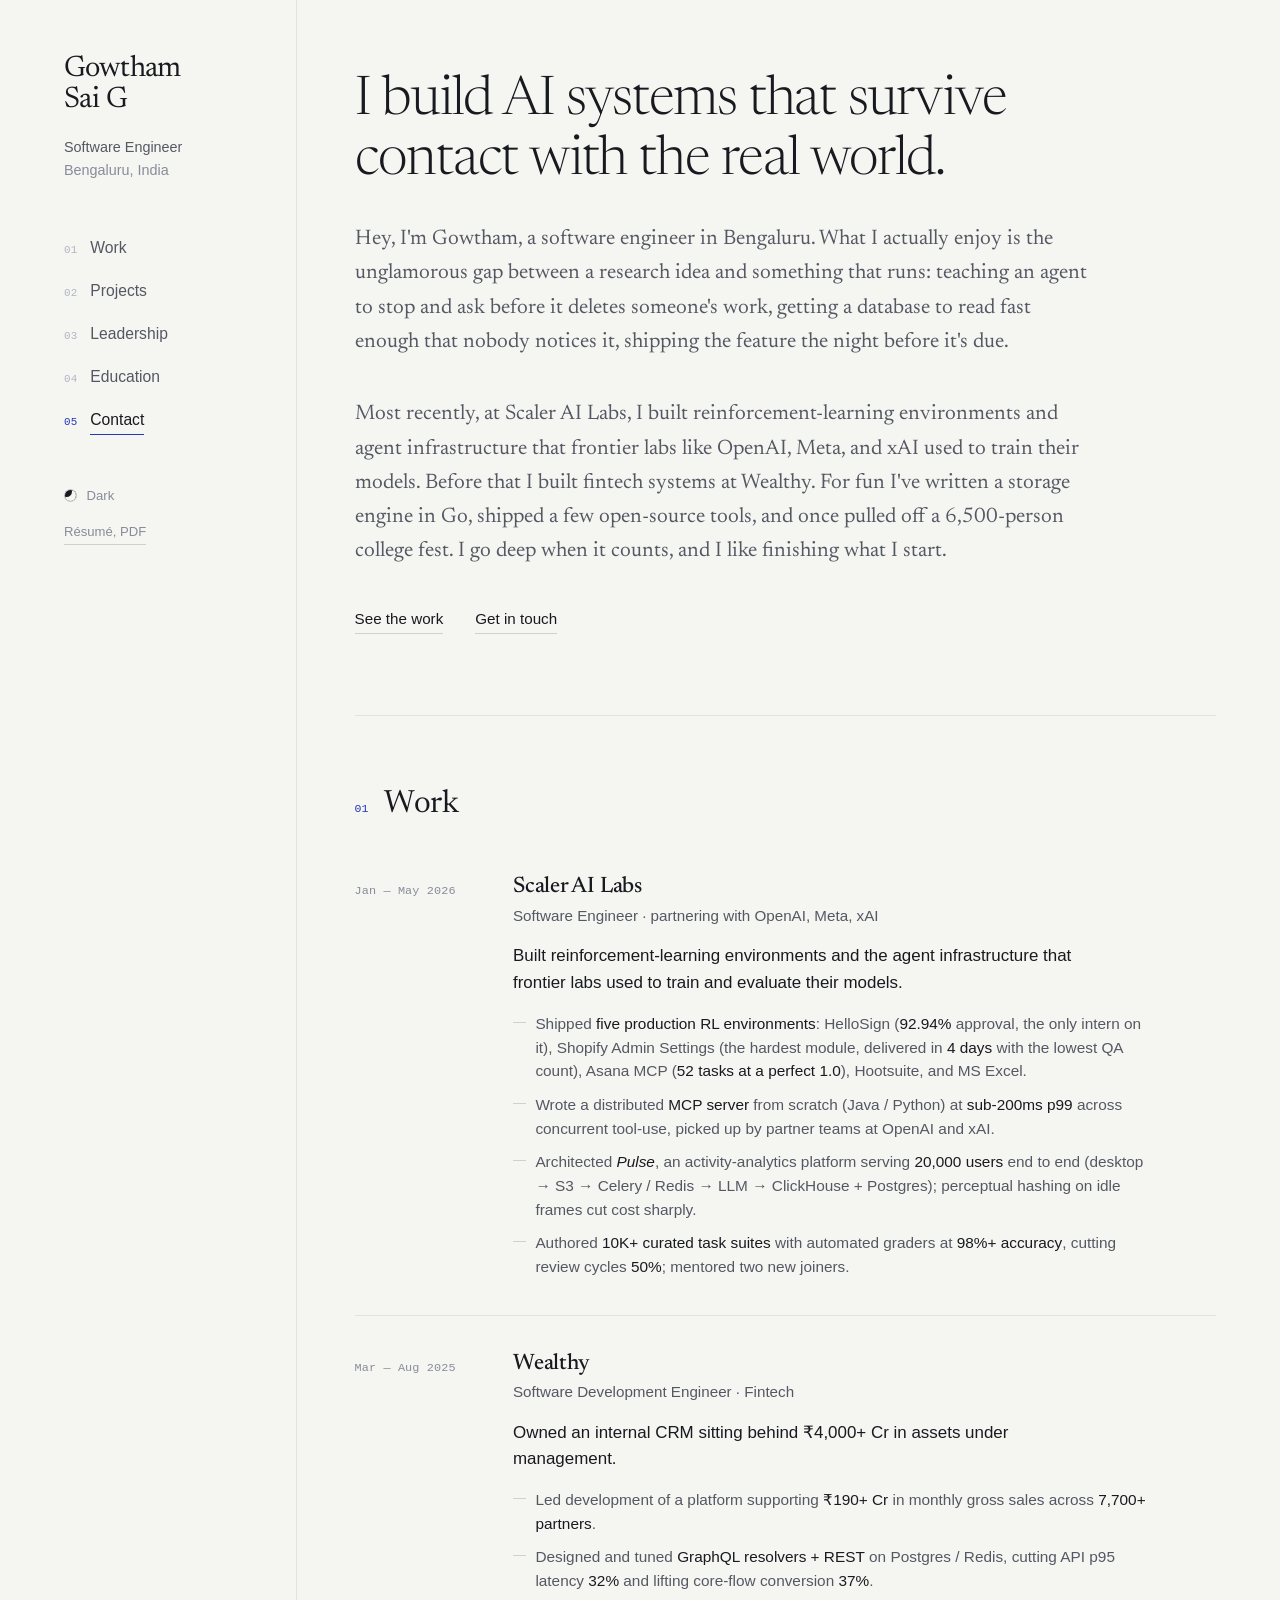
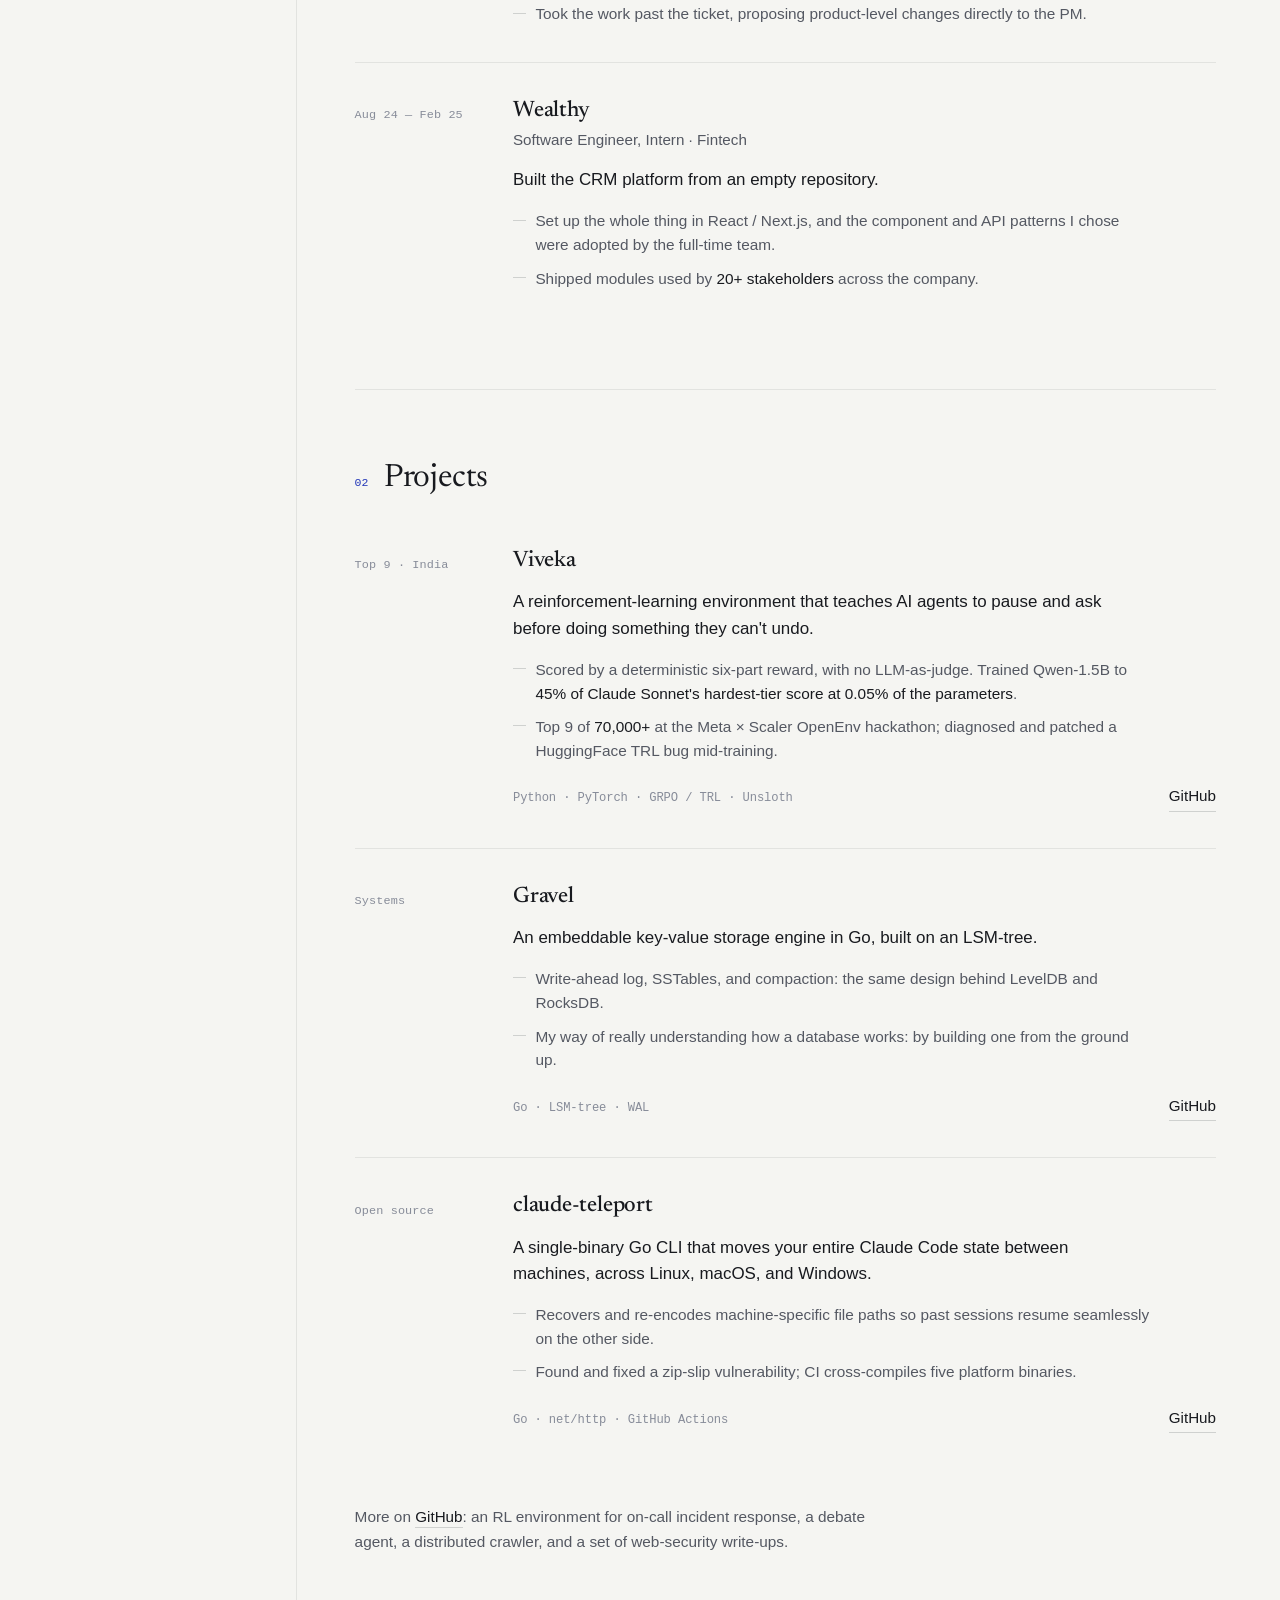
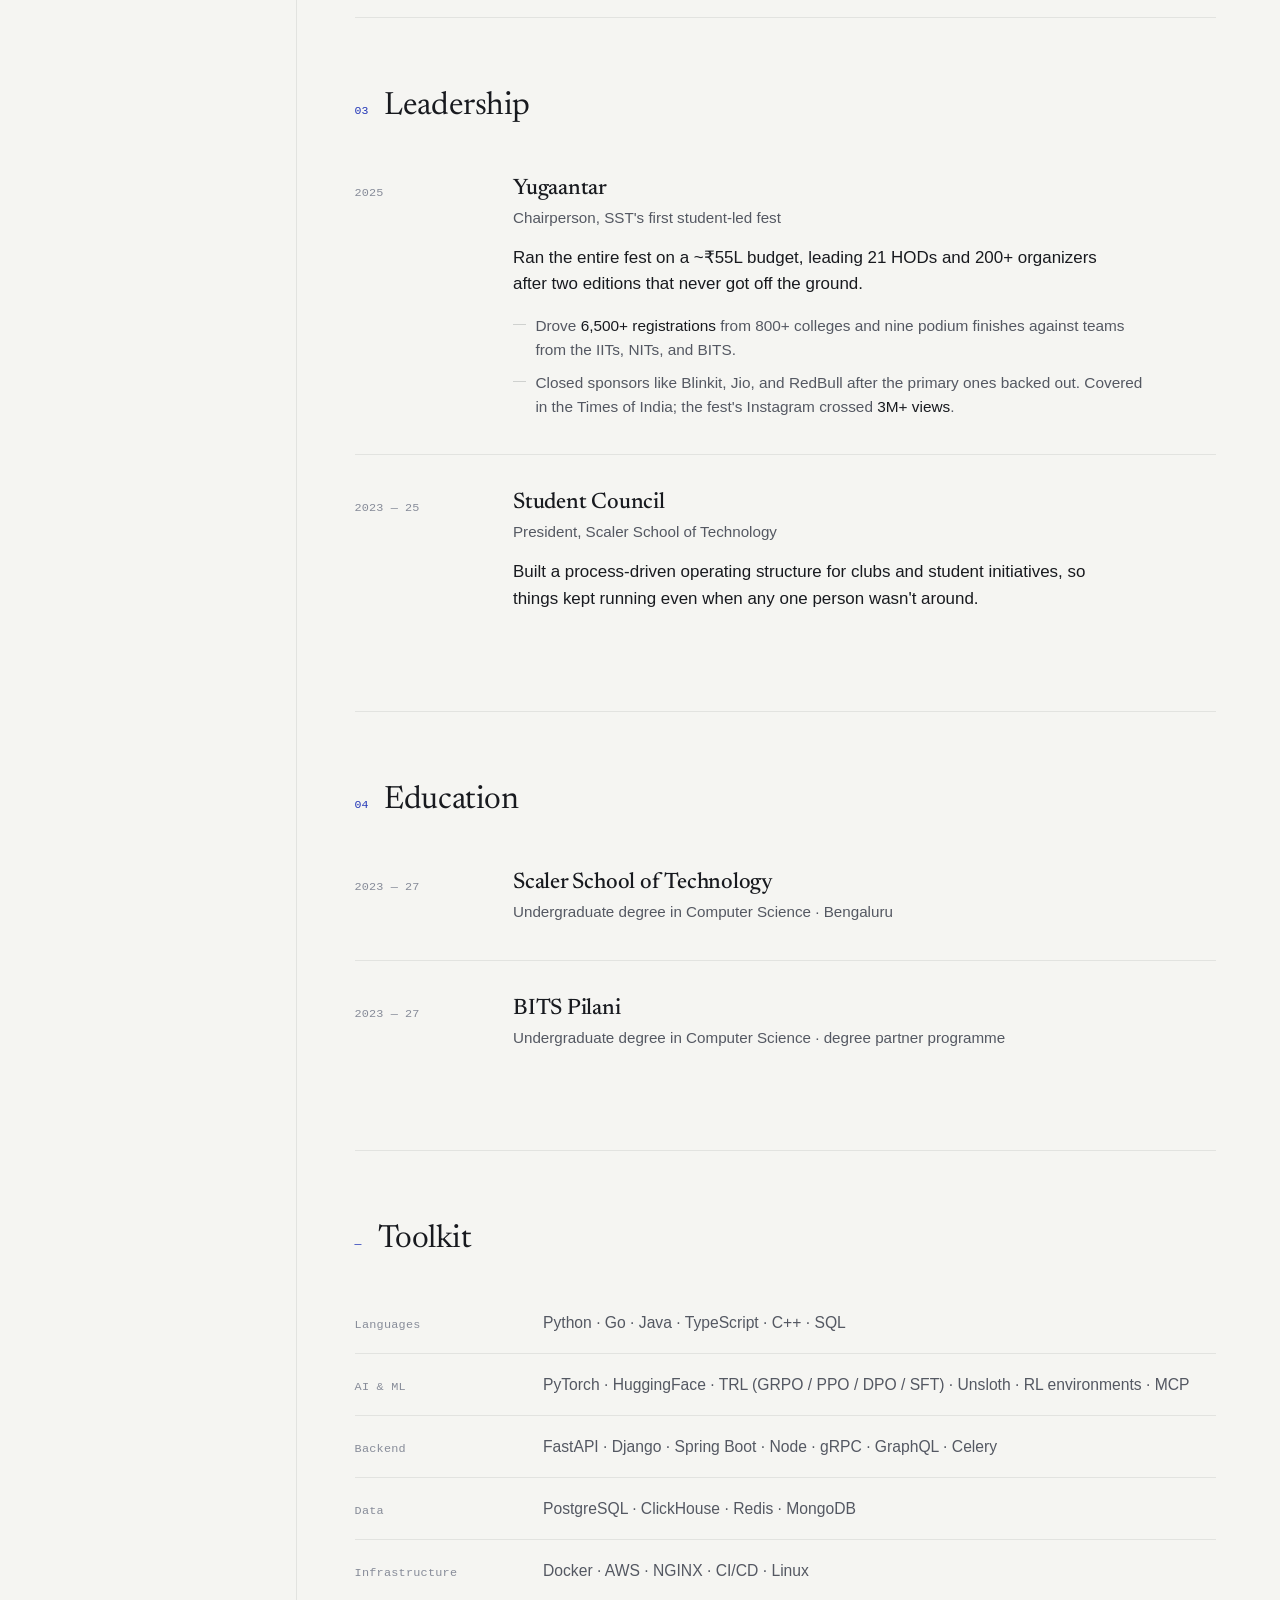
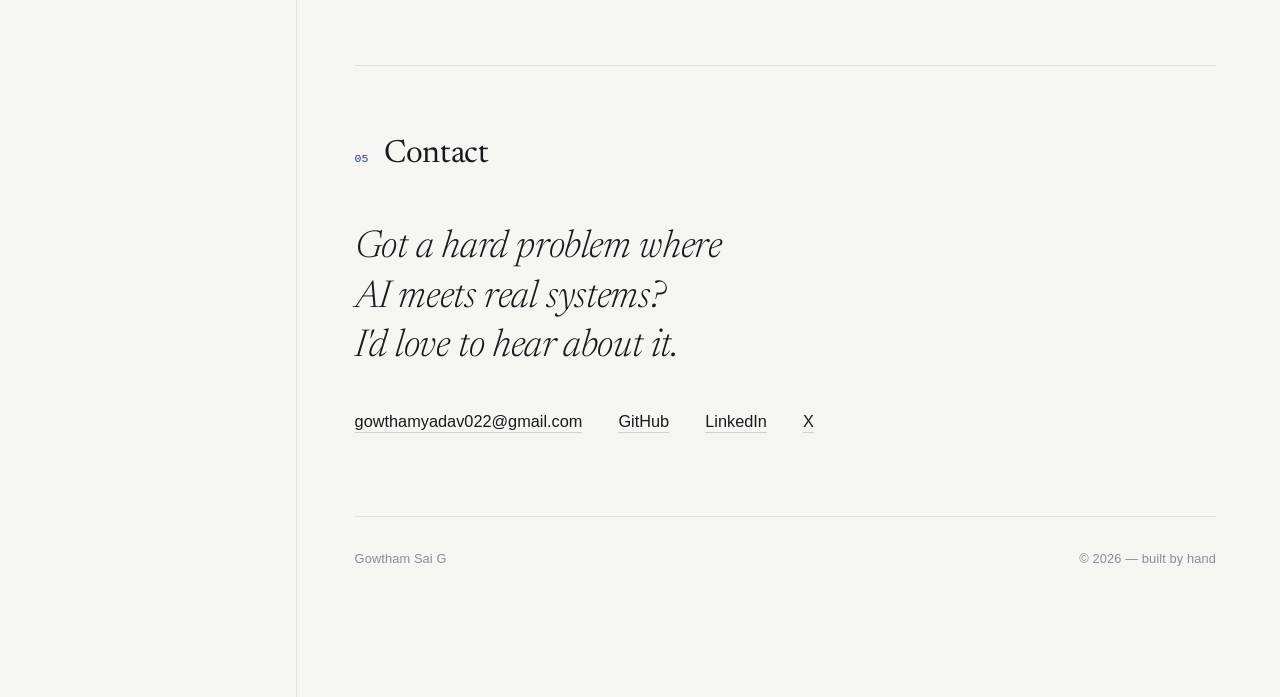
==== index.html @ 944ddc60 "portfolio created with the help of claude" ====
<!doctype html>
<html lang="en" data-theme="light">
<head>
  <meta charset="utf-8" />
  <meta name="viewport" content="width=device-width, initial-scale=1" />
  <title>Gowtham Sai G</title>
  <meta name="description" content="Gowtham Sai G — a software engineer working at the edge of AI and real systems: reinforcement-learning environments, agent infrastructure, storage engines, and production backends." />
  <meta name="author" content="Gowtham Sai G" />
  <meta name="color-scheme" content="light dark" />

  <meta property="og:type" content="website" />
  <meta property="og:title" content="Gowtham Sai G" />
  <meta property="og:description" content="Software engineer building at the edge of AI and real-world systems." />

  <link rel="icon" href="data:image/svg+xml,%3Csvg xmlns='http://www.w3.org/2000/svg' viewBox='0 0 100 100'%3E%3Crect width='100' height='100' rx='22' fill='%230b0e16'/%3E%3Ctext x='50' y='70' text-anchor='middle' font-family='Georgia,serif' font-size='56' fill='%2394a6ff'%3EG%3C/text%3E%3C/svg%3E" />

  <link rel="preconnect" href="https://fonts.googleapis.com" />
  <link rel="preconnect" href="https://fonts.gstatic.com" crossorigin />
  <link href="https://fonts.googleapis.com/css2?family=Newsreader:ital,opsz,wght@0,6..72,300;0,6..72,400;0,6..72,500;1,6..72,300;1,6..72,400&display=swap" rel="stylesheet" />

  <link rel="stylesheet" href="styles.css" />
</head>
<body>
  <a class="skip" href="#top">Skip to content</a>

  <div class="shell">
    <!-- ── Masthead ─────────────────────────────────────────────── -->
    <header class="masthead">
      <div class="masthead__inner">
        <a class="masthead__name" href="#top">Gowtham<br>Sai&nbsp;G</a>
        <p class="masthead__role">Software Engineer</p>
        <p class="masthead__loc">Bengaluru, India</p>

        <nav class="index" aria-label="Primary">
          <a href="#work"><span class="index__n">01</span><span class="index__t">Work</span></a>
          <a href="#projects"><span class="index__n">02</span><span class="index__t">Projects</span></a>
          <a href="#leadership"><span class="index__n">03</span><span class="index__t">Leadership</span></a>
          <a href="#education"><span class="index__n">04</span><span class="index__t">Education</span></a>
          <a href="#contact"><span class="index__n">05</span><span class="index__t">Contact</span></a>
        </nav>

        <div class="masthead__foot">
          <button class="theme" id="themeToggle" type="button" aria-label="Toggle light or dark theme">
            <span class="theme__dot" aria-hidden="true"></span>
            <span class="theme__label">Dark</span>
          </button>
          <a class="masthead__resume" href="Gowtham-Sai-G.pdf" data-resume>Résumé, PDF</a>
        </div>
      </div>
    </header>

    <!-- ── Content ──────────────────────────────────────────────── -->
    <main class="content" id="top">
      <!-- Lede -->
      <section class="lede">
        <h1 class="lede__h reveal">I build AI systems that survive contact with the real&nbsp;world.</h1>
        <p class="lede__p reveal">
          Hey, I'm Gowtham, a software engineer in Bengaluru. What I actually enjoy is the
          unglamorous gap between a research idea and something that runs: teaching an agent
          to stop and ask before it deletes someone's work, getting a database to read fast
          enough that nobody notices it, shipping the feature the night before it's due.
        </p>
        <p class="lede__p reveal">
          Most recently, at Scaler AI&nbsp;Labs, I built reinforcement-learning environments and
          agent infrastructure that frontier labs like OpenAI, Meta, and xAI used to train
          their models. Before that I built fintech systems at Wealthy. For fun I've written a
          storage engine in Go, shipped a few open-source tools, and once pulled off a
          6,500-person college fest. I go deep when it counts, and I like finishing what I
          start.
        </p>
        <div class="lede__cta reveal">
          <a class="link" href="#work">See the work</a>
          <a class="link" href="mailto:gowthamyadav022@gmail.com">Get in touch</a>
        </div>
      </section>

      <!-- Work -->
      <section class="block" id="work">
        <header class="block__head reveal">
          <span class="block__n">01</span>
          <h2 class="block__title">Work</h2>
        </header>

        <article class="entry reveal">
          <p class="entry__margin">Jan — May 2026</p>
          <div class="entry__main">
            <h3 class="entry__org">Scaler AI Labs</h3>
            <p class="entry__role">Software Engineer · partnering with OpenAI, Meta, xAI</p>
            <p class="entry__lead">
              Built reinforcement-learning environments and the agent infrastructure that
              frontier labs used to train and evaluate their models.
            </p>
            <ul class="entry__notes">
              <li>Shipped <strong>five production RL environments</strong>: HelloSign (<strong>92.94%</strong> approval, the only intern on it), Shopify Admin Settings (the hardest module, delivered in <strong>4 days</strong> with the lowest QA count), Asana MCP (<strong>52 tasks at a perfect 1.0</strong>), Hootsuite, and MS Excel.</li>
              <li>Wrote a distributed <strong>MCP server</strong> from scratch (Java / Python) at <strong>sub-200ms p99</strong> across concurrent tool-use, picked up by partner teams at OpenAI and xAI.</li>
              <li>Architected <em>Pulse</em>, an activity-analytics platform serving <strong>20,000 users</strong> end to end (desktop → S3 → Celery / Redis → LLM → ClickHouse + Postgres); perceptual hashing on idle frames cut cost sharply.</li>
              <li>Authored <strong>10K+ curated task suites</strong> with automated graders at <strong>98%+ accuracy</strong>, cutting review cycles <strong>50%</strong>; mentored two new joiners.</li>
            </ul>
          </div>
        </article>

        <article class="entry reveal">
          <p class="entry__margin">Mar — Aug 2025</p>
          <div class="entry__main">
            <h3 class="entry__org">Wealthy</h3>
            <p class="entry__role">Software Development Engineer · Fintech</p>
            <p class="entry__lead">Owned an internal CRM sitting behind <strong>₹4,000+ Cr</strong> in assets under management.</p>
            <ul class="entry__notes">
              <li>Led development of a platform supporting <strong>₹190+ Cr</strong> in monthly gross sales across <strong>7,700+ partners</strong>.</li>
              <li>Designed and tuned <strong>GraphQL resolvers + REST</strong> on Postgres / Redis, cutting API p95 latency <strong>32%</strong> and lifting core-flow conversion <strong>37%</strong>.</li>
              <li>Took the work past the ticket, proposing product-level changes directly to the PM.</li>
            </ul>
          </div>
        </article>

        <article class="entry reveal">
          <p class="entry__margin">Aug 24 — Feb 25</p>
          <div class="entry__main">
            <h3 class="entry__org">Wealthy</h3>
            <p class="entry__role">Software Engineer, Intern · Fintech</p>
            <p class="entry__lead">Built the CRM platform from an empty repository.</p>
            <ul class="entry__notes">
              <li>Set up the whole thing in React / Next.js, and the component and API patterns I chose were adopted by the full-time team.</li>
              <li>Shipped modules used by <strong>20+ stakeholders</strong> across the company.</li>
            </ul>
          </div>
        </article>
      </section>

      <!-- Projects -->
      <section class="block" id="projects">
        <header class="block__head reveal">
          <span class="block__n">02</span>
          <h2 class="block__title">Projects</h2>
        </header>

        <article class="entry reveal">
          <p class="entry__margin">Top 9 · India</p>
          <div class="entry__main">
            <h3 class="entry__org">Viveka</h3>
            <p class="entry__lead">
              A reinforcement-learning environment that teaches AI agents to pause and ask
              before doing something they can't undo.
            </p>
            <ul class="entry__notes">
              <li>Scored by a deterministic six-part reward, with no LLM-as-judge. Trained Qwen-1.5B to <strong>45% of Claude Sonnet's hardest-tier score at 0.05% of the parameters</strong>.</li>
              <li>Top 9 of <strong>70,000+</strong> at the Meta × Scaler OpenEnv hackathon; diagnosed and patched a HuggingFace TRL bug mid-training.</li>
            </ul>
            <p class="entry__foot">
              <span class="entry__tech">Python · PyTorch · GRPO / TRL · Unsloth</span>
              <a class="link" href="https://github.com/gowtham-sai-yadav/viveka-env" target="_blank" rel="noopener">GitHub</a>
            </p>
          </div>
        </article>

        <article class="entry reveal">
          <p class="entry__margin">Systems</p>
          <div class="entry__main">
            <h3 class="entry__org">Gravel</h3>
            <p class="entry__lead">
              An embeddable key-value storage engine in Go, built on an LSM-tree.
            </p>
            <ul class="entry__notes">
              <li>Write-ahead log, SSTables, and compaction: the same design behind LevelDB and RocksDB.</li>
              <li>My way of really understanding how a database works: by building one from the ground up.</li>
            </ul>
            <p class="entry__foot">
              <span class="entry__tech">Go · LSM-tree · WAL</span>
              <a class="link" href="https://github.com/gowtham-sai-yadav/gravel" target="_blank" rel="noopener">GitHub</a>
            </p>
          </div>
        </article>

        <article class="entry reveal">
          <p class="entry__margin">Open source</p>
          <div class="entry__main">
            <h3 class="entry__org">claude-teleport</h3>
            <p class="entry__lead">
              A single-binary Go CLI that moves your entire Claude Code state between
              machines, across Linux, macOS, and Windows.
            </p>
            <ul class="entry__notes">
              <li>Recovers and re-encodes machine-specific file paths so past sessions resume seamlessly on the other side.</li>
              <li>Found and fixed a zip-slip vulnerability; CI cross-compiles five platform binaries.</li>
            </ul>
            <p class="entry__foot">
              <span class="entry__tech">Go · net/http · GitHub Actions</span>
              <a class="link" href="https://github.com/gowtham-sai-yadav/claude-teleport" target="_blank" rel="noopener">GitHub</a>
            </p>
          </div>
        </article>

        <p class="block__more reveal">
          More on <a class="link" href="https://github.com/gowtham-sai-yadav" target="_blank" rel="noopener">GitHub</a>:
          an RL environment for on-call incident response, a debate agent, a distributed
          crawler, and a set of web-security write-ups.
        </p>
      </section>

      <!-- Leadership -->
      <section class="block" id="leadership">
        <header class="block__head reveal">
          <span class="block__n">03</span>
          <h2 class="block__title">Leadership</h2>
        </header>

        <article class="entry reveal">
          <p class="entry__margin">2025</p>
          <div class="entry__main">
            <h3 class="entry__org">Yugaantar</h3>
            <p class="entry__role">Chairperson, SST's first student-led fest</p>
            <p class="entry__lead">Ran the entire fest on a <strong>~₹55L budget</strong>, leading 21 HODs and 200+ organizers after two editions that never got off the ground.</p>
            <ul class="entry__notes">
              <li>Drove <strong>6,500+ registrations</strong> from 800+ colleges and nine podium finishes against teams from the IITs, NITs, and BITS.</li>
              <li>Closed sponsors like Blinkit, Jio, and RedBull after the primary ones backed out. Covered in the Times of&nbsp;India; the fest's Instagram crossed <strong>3M+ views</strong>.</li>
            </ul>
          </div>
        </article>

        <article class="entry reveal">
          <p class="entry__margin">2023 — 25</p>
          <div class="entry__main">
            <h3 class="entry__org">Student Council</h3>
            <p class="entry__role">President, Scaler School of Technology</p>
            <p class="entry__lead">Built a process-driven operating structure for clubs and student initiatives, so things kept running even when any one person wasn't around.</p>
          </div>
        </article>
      </section>

      <!-- Education -->
      <section class="block" id="education">
        <header class="block__head reveal">
          <span class="block__n">04</span>
          <h2 class="block__title">Education</h2>
        </header>

        <article class="entry reveal">
          <p class="entry__margin">2023 — 27</p>
          <div class="entry__main">
            <h3 class="entry__org">Scaler School of Technology</h3>
            <p class="entry__role">Undergraduate degree in Computer Science · Bengaluru</p>
          </div>
        </article>

        <article class="entry reveal">
          <p class="entry__margin">2023 — 27</p>
          <div class="entry__main">
            <h3 class="entry__org">BITS Pilani</h3>
            <p class="entry__role">Undergraduate degree in Computer Science · degree partner programme</p>
          </div>
        </article>
      </section>

      <!-- Toolkit -->
      <section class="block" id="stack">
        <header class="block__head reveal">
          <span class="block__n">—</span>
          <h2 class="block__title">Toolkit</h2>
        </header>
        <dl class="stack reveal">
          <div class="stack__row"><dt>Languages</dt><dd>Python · Go · Java · TypeScript · C++ · SQL</dd></div>
          <div class="stack__row"><dt>AI &amp; ML</dt><dd>PyTorch · HuggingFace · TRL (GRPO / PPO / DPO / SFT) · Unsloth · RL environments · MCP</dd></div>
          <div class="stack__row"><dt>Backend</dt><dd>FastAPI · Django · Spring Boot · Node · gRPC · GraphQL · Celery</dd></div>
          <div class="stack__row"><dt>Data</dt><dd>PostgreSQL · ClickHouse · Redis · MongoDB</dd></div>
          <div class="stack__row"><dt>Infrastructure</dt><dd>Docker · AWS · NGINX · CI/CD · Linux</dd></div>
        </dl>
      </section>

      <!-- Contact -->
      <section class="block block--contact" id="contact">
        <header class="block__head reveal">
          <span class="block__n">05</span>
          <h2 class="block__title">Contact</h2>
        </header>
        <p class="contact__line reveal">Got a hard problem where AI meets real systems? I'd love to hear about&nbsp;it.</p>
        <ul class="contact__links reveal">
          <li><a class="link" href="mailto:gowthamyadav022@gmail.com">gowthamyadav022@gmail.com</a></li>
          <li><a class="link" href="https://github.com/gowtham-sai-yadav" target="_blank" rel="noopener">GitHub</a></li>
          <li><a class="link" href="https://linkedin.com/in/gowtham-sai-yadav" target="_blank" rel="noopener">LinkedIn</a></li>
          <li><a class="link" href="https://x.com/gowthamsaiyadav" target="_blank" rel="noopener">X</a></li>
        </ul>

        <footer class="footer">
          <span>Gowtham Sai&nbsp;G</span>
          <span>© 2026 — built by hand</span>
        </footer>
      </section>
    </main>
  </div>

  <script src="main.js" defer></script>
</body>
</html>
---- styles.css ----
/* ============================================================
   Gowtham Sai G — editorial dossier
   Fixed masthead · hairline-ruled content · marginal metadata.
   Literary serif · warm monochrome · a whisper of oxblood.
   ============================================================ */

:root {
  --serif: "Newsreader", "Iowan Old Style", Georgia, "Times New Roman", serif;
  --sans: -apple-system, BlinkMacSystemFont, "Segoe UI", Helvetica, Arial, sans-serif;
  --mono: ui-monospace, "SF Mono", Menlo, Consolas, monospace;

  --shell: 1280px;
  --rail: 232px;
  --gutter: clamp(1.5rem, 5vw, 4rem);
  --colgap: clamp(2rem, 4.5vw, 4rem);
  --ease: cubic-bezier(0.2, 0.8, 0.2, 1);
}

/* Light — cool porcelain, graphite ink, ultramarine (default) */
:root, [data-theme="light"] {
  --bg:      #f5f5f2;
  --paper:   #fbfbf9;
  --text:    #181a1f;
  --text-2:  #545862;
  --muted:   #878c99;
  --faint:   #b2b6c2;
  --line:    #e2e3e0;
  --line-2:  #cfd1cf;
  --accent:  #2438b8;     /* ultramarine */
  color-scheme: light;
}

/* Dark — midnight ink, cool porcelain text, luminous periwinkle */
[data-theme="dark"] {
  --bg:      #0b0e16;
  --paper:   #101420;
  --text:    #e7eaf2;
  --text-2:  #9ba3b7;
  --muted:   #6a7288;
  --faint:   #434b60;
  --line:    #1b2030;
  --line-2:  #293045;
  --accent:  #94a6ff;     /* luminous periwinkle */
  --bloom:   #131a2e;     /* faint indigo glow behind the lede */
  color-scheme: dark;
}

*, *::before, *::after { box-sizing: border-box; }
* { margin: 0; }

html { -webkit-text-size-adjust: 100%; scroll-behavior: smooth; }
@media (prefers-reduced-motion: reduce) { html { scroll-behavior: auto; } }

body {
  background: var(--bg);
  color: var(--text);
  background-image: radial-gradient(1100px 520px at 72% -10%, var(--bloom, transparent), transparent 70%);
  background-repeat: no-repeat;
  font-family: var(--sans);
  font-size: clamp(15.5px, 0.9rem + 0.2vw, 17.5px);
  line-height: 1.62;
  -webkit-font-smoothing: antialiased;
  text-rendering: optimizeLegibility;
  min-height: 100dvh;
  overflow-x: hidden;
  transition: background-color .5s var(--ease), color .5s var(--ease);
}

::selection { background: var(--accent); color: var(--paper); }

a { color: inherit; text-decoration: none; }
strong { font-weight: 500; color: var(--text); }
em { font-style: italic; }

.skip {
  position: absolute; left: -999px; top: 0; z-index: 100;
  background: var(--text); color: var(--bg); padding: .7rem 1.1rem; font-size: .85rem;
}
.skip:focus { left: 0; }

/* ---- Shell: masthead + content ---------------------------- */
.shell {
  max-width: var(--shell);
  margin-inline: auto;
  padding-inline: var(--gutter);
  display: grid;
  grid-template-columns: var(--rail) minmax(0, 1fr);
  column-gap: var(--colgap);
  align-items: start;
}

/* ---- Masthead (sticky) ------------------------------------ */
.masthead__inner {
  position: sticky; top: 0;
  display: flex; flex-direction: column;
  max-height: 100vh; max-height: 100dvh; overflow-y: auto;
  padding-block: clamp(2.5rem, 6vh, 4rem);
}
.masthead__name {
  font-family: var(--serif); font-weight: 400;
  font-size: 1.85rem; line-height: 1.05; letter-spacing: -0.02em;
  margin-bottom: 1.25rem;
}
.masthead__role { font-size: .9rem; color: var(--text-2); }
.masthead__loc { font-size: .9rem; color: var(--muted); margin-bottom: 2.75rem; }

.index { display: flex; flex-direction: column; gap: .1rem; }
.index a {
  display: flex; align-items: baseline; gap: .8rem;
  padding: .5rem 0; color: var(--text-2);
  transition: color .3s var(--ease);
}
.index__n { font-family: var(--mono); font-size: .68rem; color: var(--faint); letter-spacing: .02em; transition: color .3s var(--ease); }
.index__t { font-size: .98rem; position: relative; }
.index__t::after {
  content: ""; position: absolute; left: 0; bottom: -3px; height: 1px; width: 0;
  background: var(--accent); transition: width .35s var(--ease);
}
.index a:hover { color: var(--text); }
.index a:hover .index__t::after { width: 100%; }
.index a.is-active { color: var(--text); }
.index a.is-active .index__n { color: var(--accent); }
.index a.is-active .index__t::after { width: 100%; }

.masthead__foot { margin-top: 3rem; display: flex; flex-direction: column; gap: 1.1rem; }

.theme {
  display: inline-flex; align-items: center; gap: .6rem;
  background: transparent; border: 0; padding: 0; cursor: pointer;
  font-family: var(--sans); font-size: .82rem; color: var(--muted);
  transition: color .3s var(--ease);
}
.theme:hover { color: var(--text); }
.theme__dot {
  width: 13px; height: 13px; border-radius: 50%;
  border: 1px solid var(--line-2); background: var(--text);
  box-shadow: inset -4px -4px 0 0 var(--bg);
  transition: background-color .4s var(--ease), box-shadow .4s var(--ease), border-color .3s;
}
[data-theme="dark"] .theme__dot { box-shadow: inset -3px -3px 0 0 var(--paper); }
.theme:hover .theme__dot { border-color: var(--text); }

.masthead__resume {
  font-size: .82rem; color: var(--muted); width: max-content;
  border-bottom: 1px solid var(--line-2); padding-bottom: 2px;
  transition: color .3s var(--ease), border-color .3s var(--ease);
}
.masthead__resume:hover { color: var(--text); border-color: var(--text); }

/* ---- Content column --------------------------------------- */
.content {
  border-left: 1px solid var(--line);
  padding-left: var(--colgap);
  padding-block: clamp(3rem, 8vh, 6rem) 4rem;
  margin-left: calc(var(--colgap) * -1);
}

/* generic link */
.link {
  color: var(--text); font-size: .95rem;
  border-bottom: 1px solid var(--line-2); padding-bottom: 2px;
  transition: color .3s var(--ease), border-color .3s var(--ease);
}
.link:hover { color: var(--accent); border-color: var(--accent); }

/* ---- Lede ------------------------------------------------- */
.lede { padding-bottom: clamp(3.5rem, 9vh, 6rem); }
.lede__h {
  font-family: var(--serif); font-weight: 300;
  font-size: clamp(2rem, 4.6vw, 3.4rem);
  line-height: 1.1; letter-spacing: -0.022em; text-wrap: balance;
  margin-bottom: 1.9rem; max-width: 22ch;
}
.lede__p {
  font-family: var(--serif); font-weight: 400;
  font-size: clamp(1.1rem, 2vw, 1.32rem); line-height: 1.62; color: var(--text-2);
  max-width: 62ch; margin-bottom: 2.4rem;
}
.lede__cta { display: flex; flex-wrap: wrap; gap: 1.5rem 2rem; }

/* ---- Blocks ----------------------------------------------- */
.block { padding-block: clamp(3rem, 7vh, 5rem); border-top: 1px solid var(--line); scroll-margin-top: 2rem; }
.block__head { display: flex; align-items: baseline; gap: 1rem; margin-bottom: 2.75rem; }
.block__n { font-family: var(--mono); font-size: .72rem; color: var(--accent); padding-top: .2rem; }
.block__title { font-family: var(--serif); font-weight: 400; font-size: clamp(1.5rem, 3vw, 2rem); letter-spacing: -0.015em; }
.block__more { margin-top: 2.25rem; color: var(--text-2); font-size: .96rem; line-height: 1.6; max-width: 62ch; }

/* ---- Entry (work / projects / leadership) ----------------- */
.entry {
  display: grid; grid-template-columns: 120px minmax(0, 1fr); gap: clamp(1rem, 3vw, 2.5rem);
  padding-block: 2.25rem; border-top: 1px solid var(--line);
}
.block__head + .entry { border-top: none; padding-top: 0; }
.entry__margin { font-family: var(--mono); font-size: .74rem; color: var(--muted); letter-spacing: .01em; padding-top: .45rem; white-space: nowrap; }
.entry__org { font-family: var(--serif); font-weight: 500; font-size: 1.4rem; letter-spacing: -0.01em; line-height: 1.15; }
.entry__role { color: var(--text-2); font-size: .95rem; margin-top: .2rem; }
.entry__lead { color: var(--text); font-size: 1.06rem; line-height: 1.55; margin-top: .9rem; max-width: 64ch; }
.entry__notes { list-style: none; padding: 0; margin-top: 1rem; display: flex; flex-direction: column; gap: .6rem; max-width: 68ch; }
.entry__notes li { position: relative; padding-left: 1.4rem; color: var(--text-2); font-size: .96rem; line-height: 1.55; }
.entry__notes li::before { content: ""; position: absolute; left: 0; top: .66em; width: 13px; height: 1px; background: var(--line-2); }
.entry__notes em { color: var(--text); }
.entry__foot { margin-top: 1.35rem; display: flex; align-items: baseline; justify-content: space-between; gap: 1rem; flex-wrap: wrap; }
.entry__tech { font-family: var(--mono); font-size: .76rem; color: var(--muted); letter-spacing: -0.01em; }

@media (max-width: 620px) {
  .entry { grid-template-columns: 1fr; gap: .5rem; }
  .entry__margin { order: -1; padding-top: 0; }
}

/* ---- Toolkit ---------------------------------------------- */
.stack { display: flex; flex-direction: column; }
.stack__row { display: grid; grid-template-columns: 150px minmax(0,1fr); gap: clamp(1rem,3vw,2.5rem); padding-block: 1.1rem; border-top: 1px solid var(--line); align-items: baseline; }
.stack__row:first-child { border-top: none; padding-top: 0; }
.stack dt { font-family: var(--mono); font-size: .74rem; color: var(--muted); letter-spacing: .02em; }
.stack dd { color: var(--text-2); font-size: .98rem; line-height: 1.65; }
@media (max-width: 620px) { .stack__row { grid-template-columns: 1fr; gap: .3rem; } }

/* ---- Contact ---------------------------------------------- */
.contact__line {
  font-family: var(--serif); font-weight: 300; font-style: italic;
  font-size: clamp(1.6rem, 3.6vw, 2.4rem); line-height: 1.28; letter-spacing: -0.01em;
  color: var(--text); max-width: 20ch; margin-bottom: 2.25rem; text-wrap: balance;
}
.contact__links { list-style: none; padding: 0; display: flex; flex-wrap: wrap; gap: 1rem 2.25rem; }
.contact__links a { font-size: 1.02rem; overflow-wrap: anywhere; }

/* ---- Footer ----------------------------------------------- */
.footer {
  display: flex; justify-content: space-between; align-items: center; flex-wrap: wrap; gap: .5rem;
  margin-top: clamp(3.5rem, 9vh, 6rem); padding-top: 2rem; border-top: 1px solid var(--line);
  font-size: .8rem; color: var(--muted); letter-spacing: .01em;
}

/* ---- Reveal ----------------------------------------------- */
.reveal { opacity: 0; transform: translateY(10px); transition: opacity .8s var(--ease), transform .8s var(--ease); }
.reveal.in { opacity: 1; transform: none; }
@media (prefers-reduced-motion: reduce) { .reveal { opacity: 1; transform: none; transition: none; } }

:focus-visible { outline: 1.5px solid var(--accent); outline-offset: 4px; border-radius: 2px; }

/* ---- Responsive: tighten the rail on small laptops -------- */
@media (min-width: 861px) and (max-width: 1100px) {
  :root { --rail: 190px; --colgap: 2.25rem; }
  .masthead__name { font-size: 1.6rem; }
  .entry { grid-template-columns: 104px minmax(0, 1fr); gap: 1.25rem; }
}

/* ---- Responsive: collapse the rail ------------------------ */
@media (max-width: 860px) {
  .shell { grid-template-columns: 1fr; }
  .masthead__inner {
    position: static; min-height: 0;
    padding-block: clamp(2rem, 6vh, 3rem) 1.5rem;
  }
  .masthead__name { font-size: 1.7rem; margin-bottom: 1rem; }
  .masthead__loc { margin-bottom: 1.75rem; }
  .index { flex-direction: row; flex-wrap: wrap; gap: .25rem 1.5rem; }
  .index a { padding: .3rem 0; }
  .masthead__foot {
    margin-top: 1.75rem; padding-top: 1.5rem; border-top: 1px solid var(--line);
    flex-direction: row; align-items: center; justify-content: space-between; gap: 1rem;
  }
  .content {
    border-left: 0; padding-left: 0; margin-left: 0;
    padding-block: 0 3rem;
  }
  .lede { padding-top: 1rem; }
}
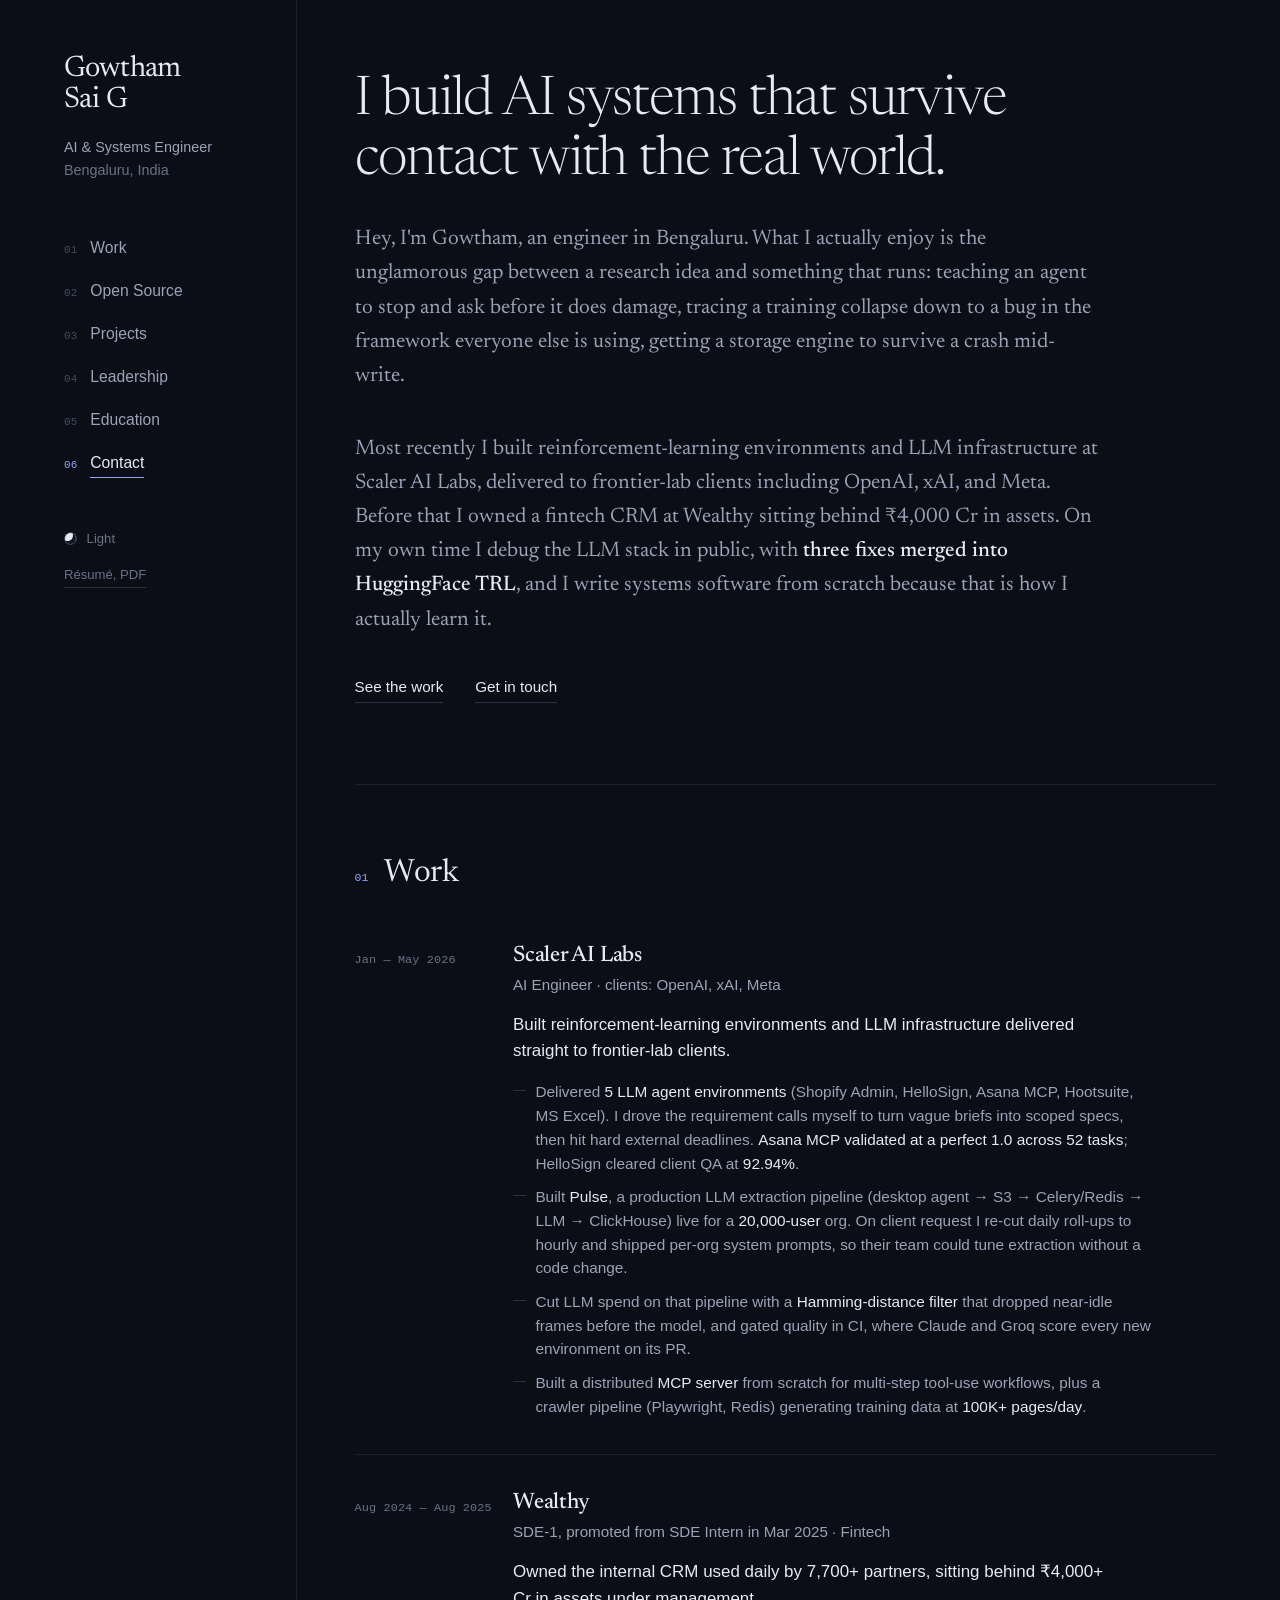
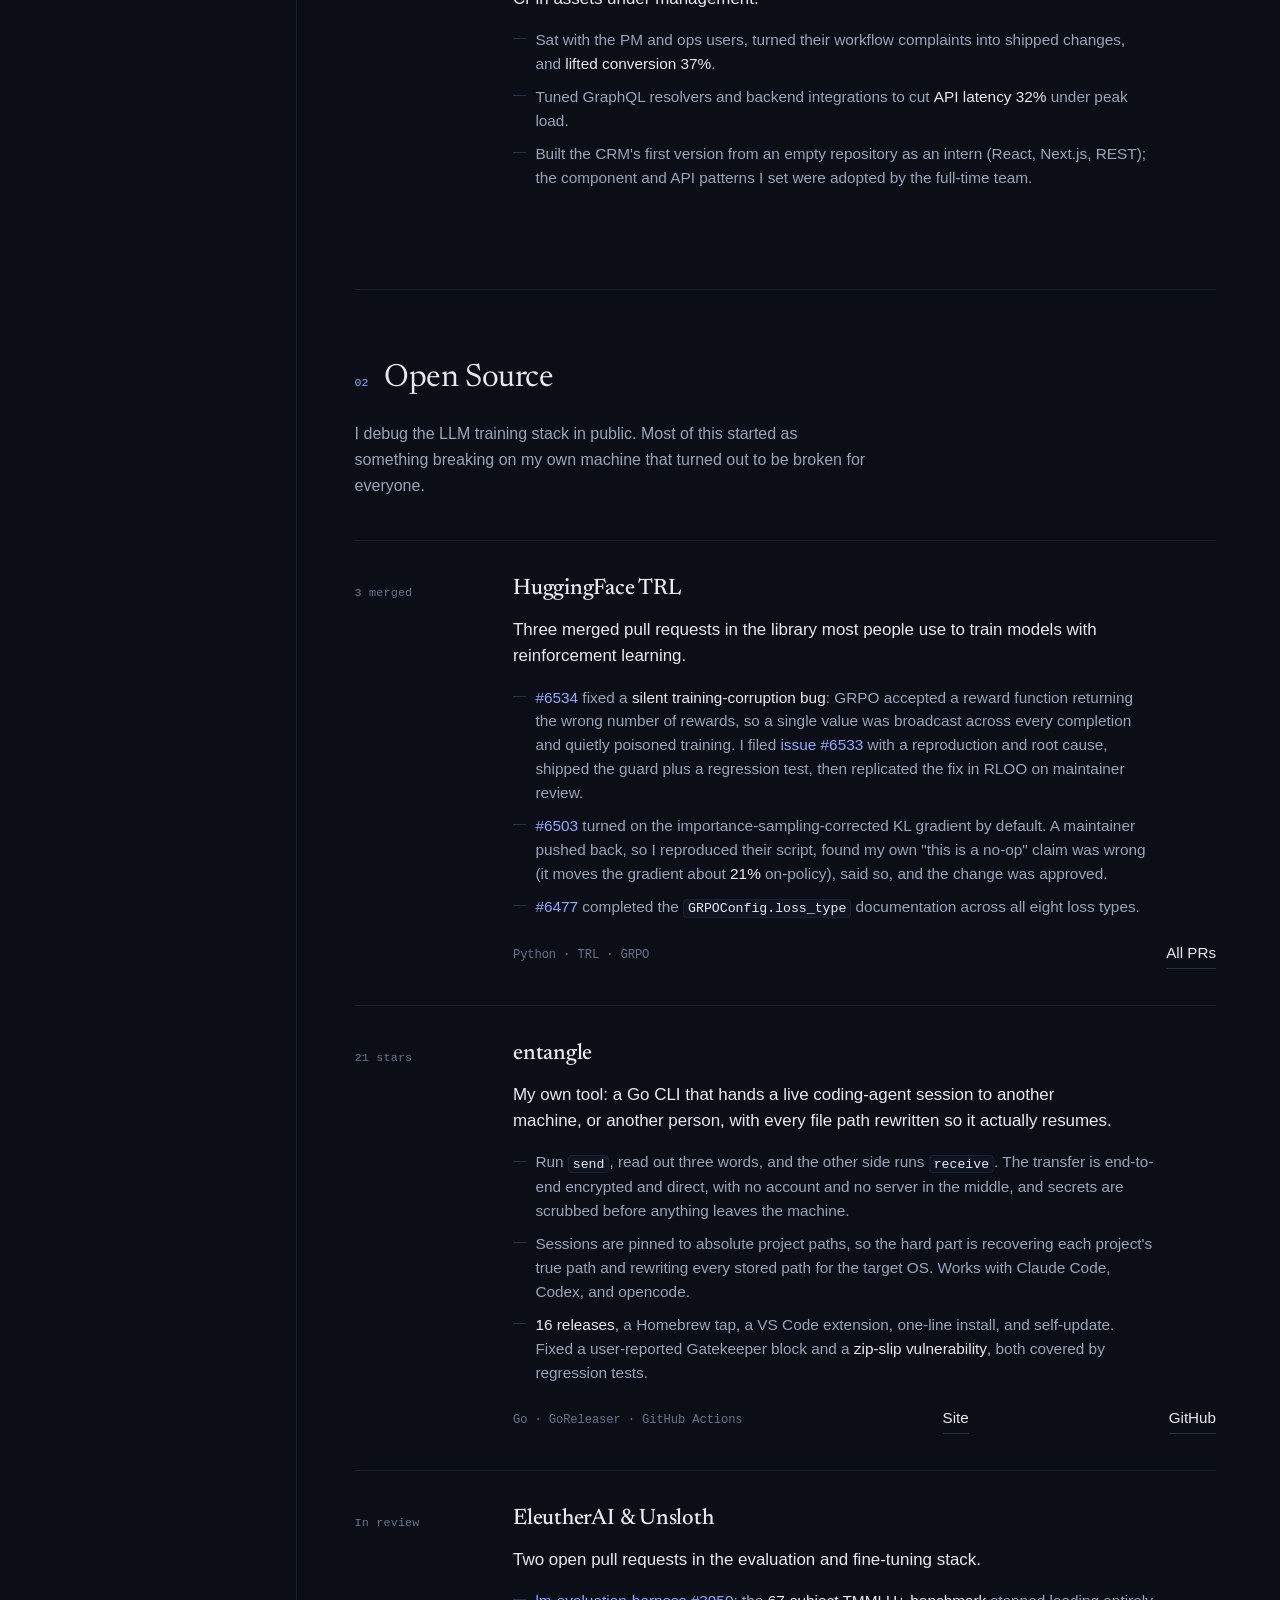
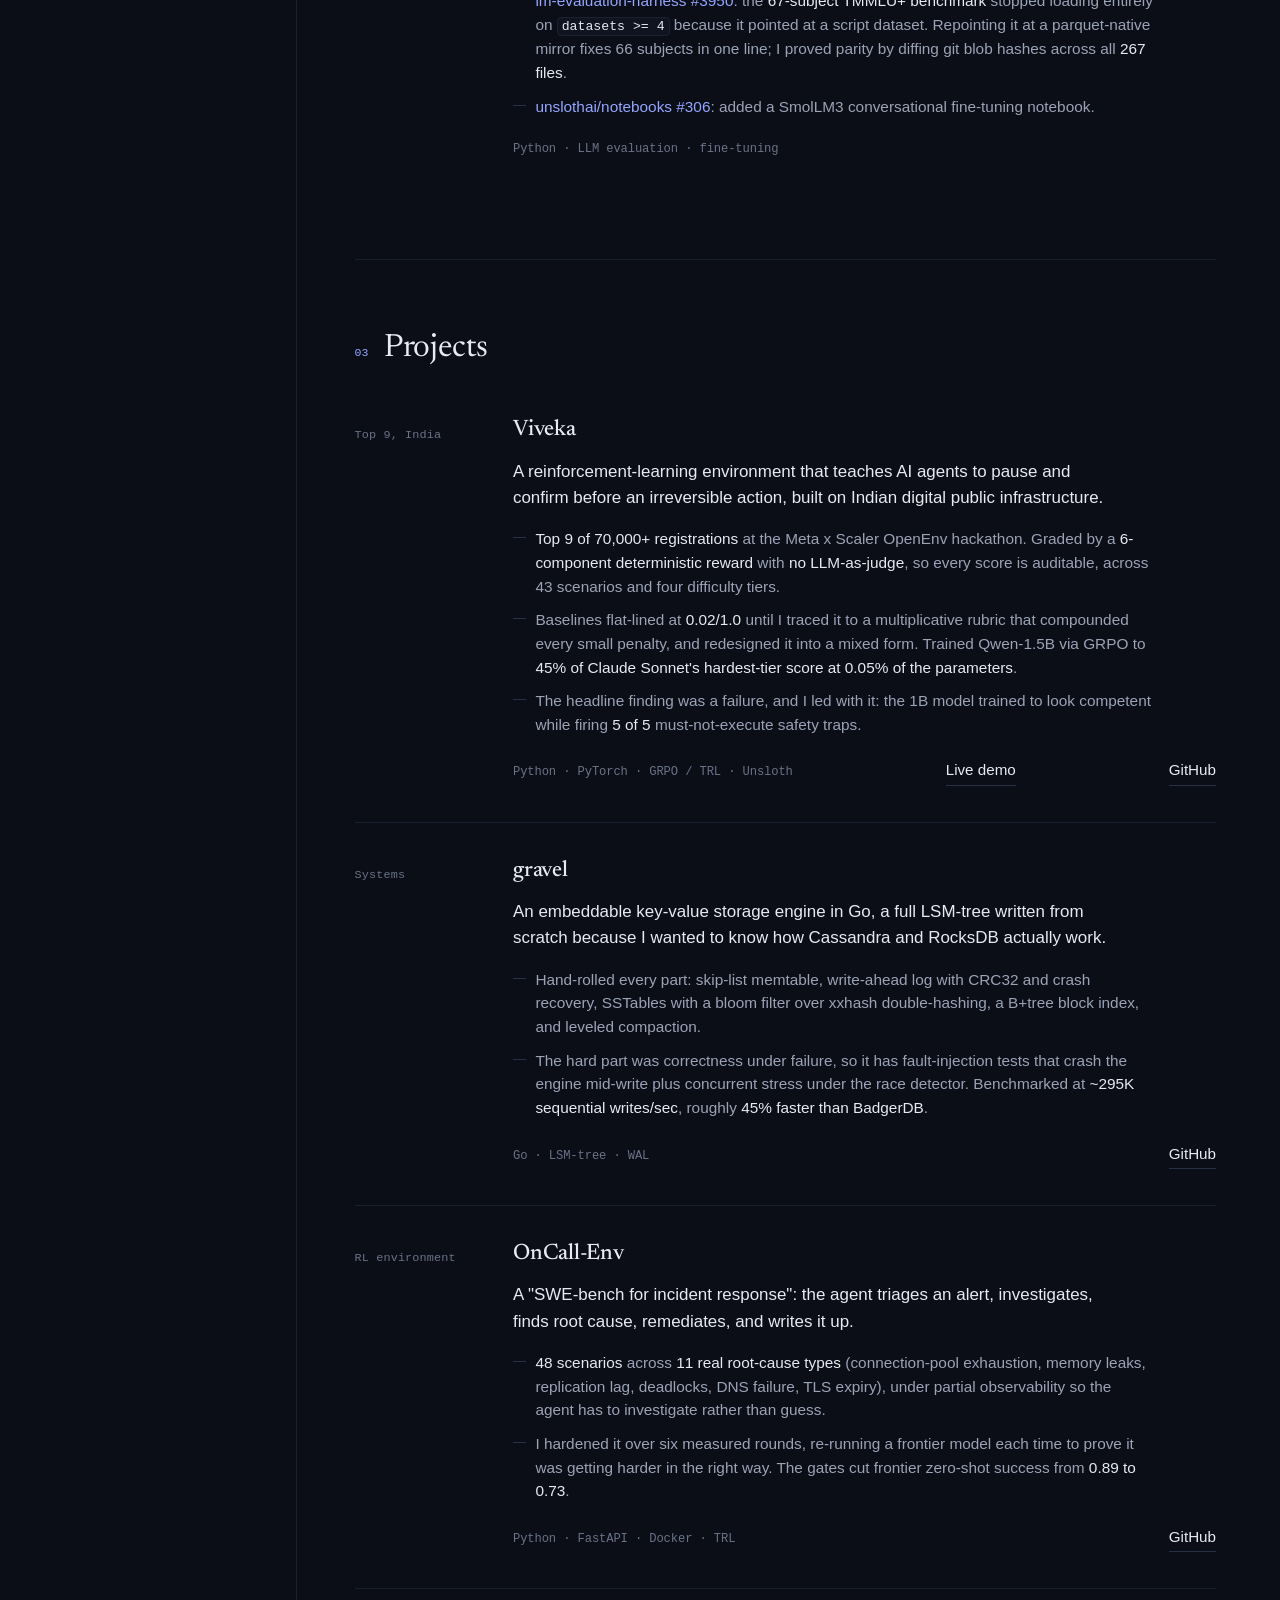
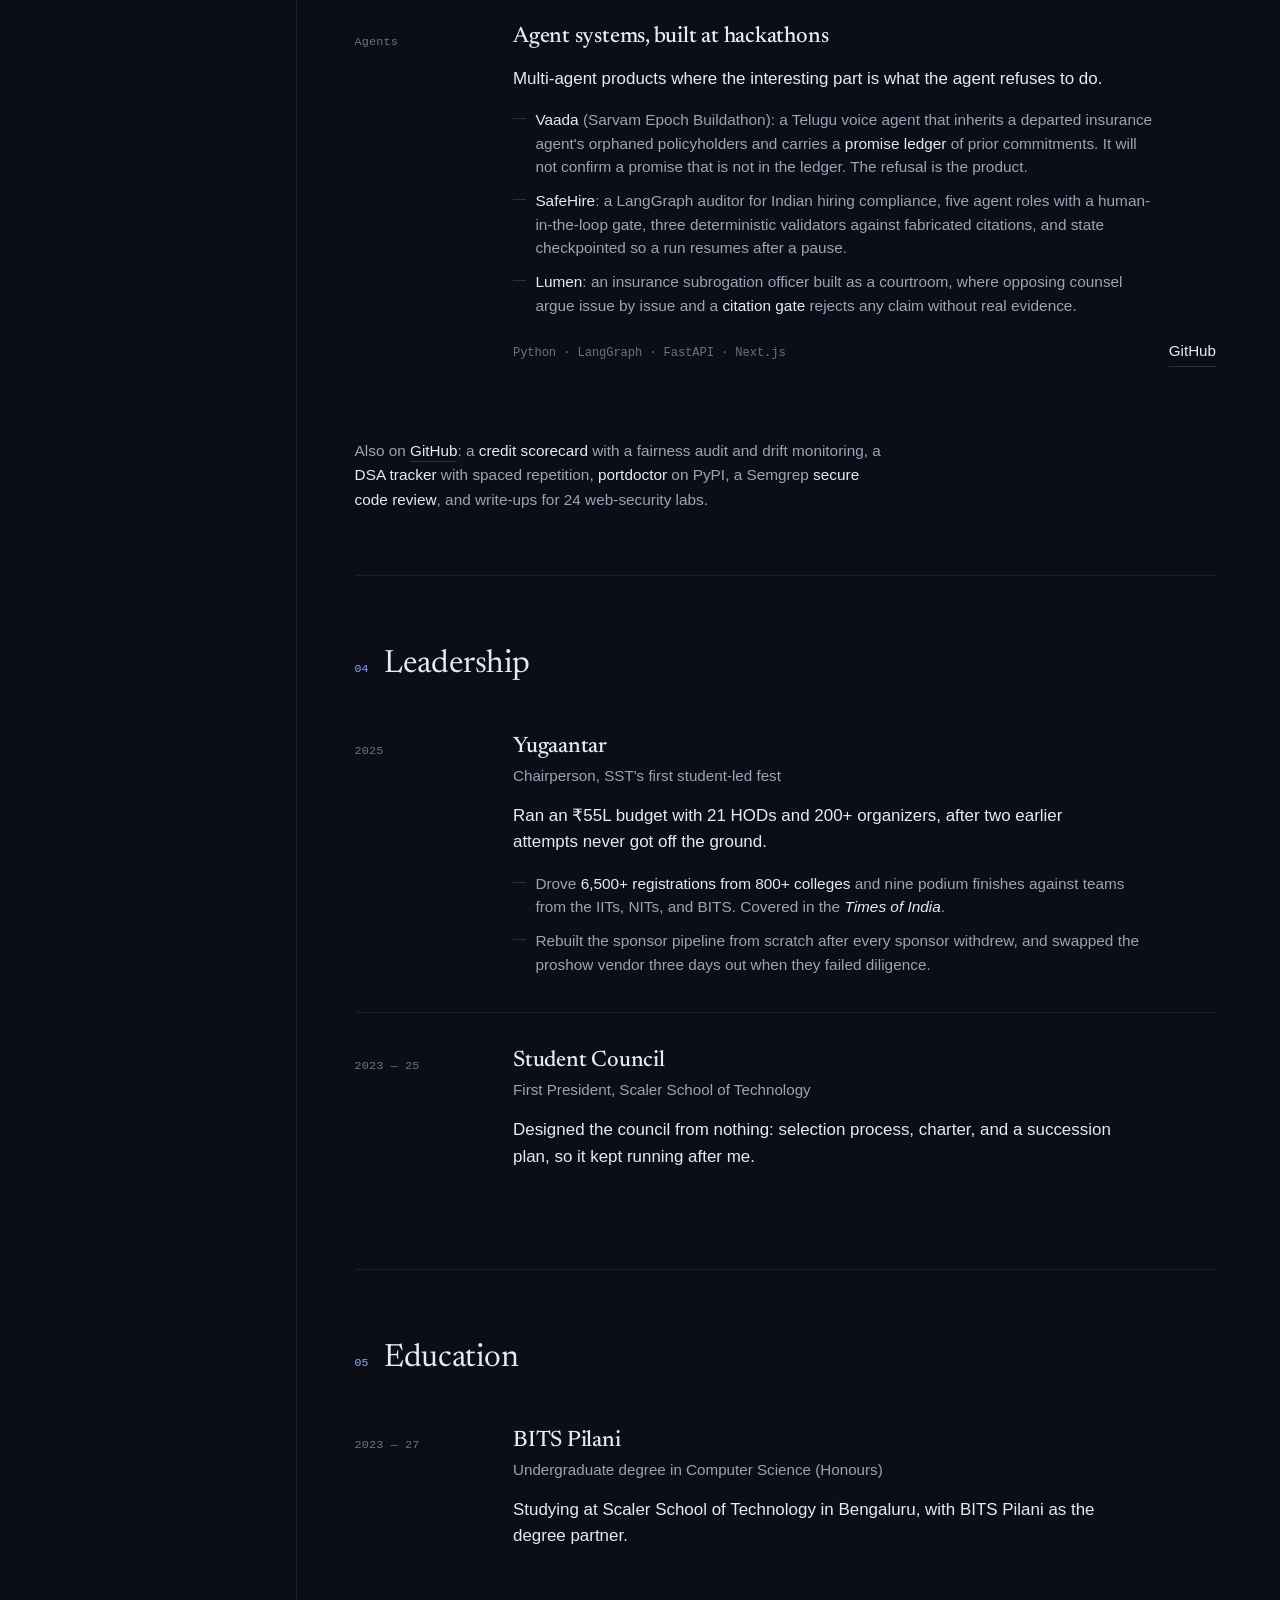
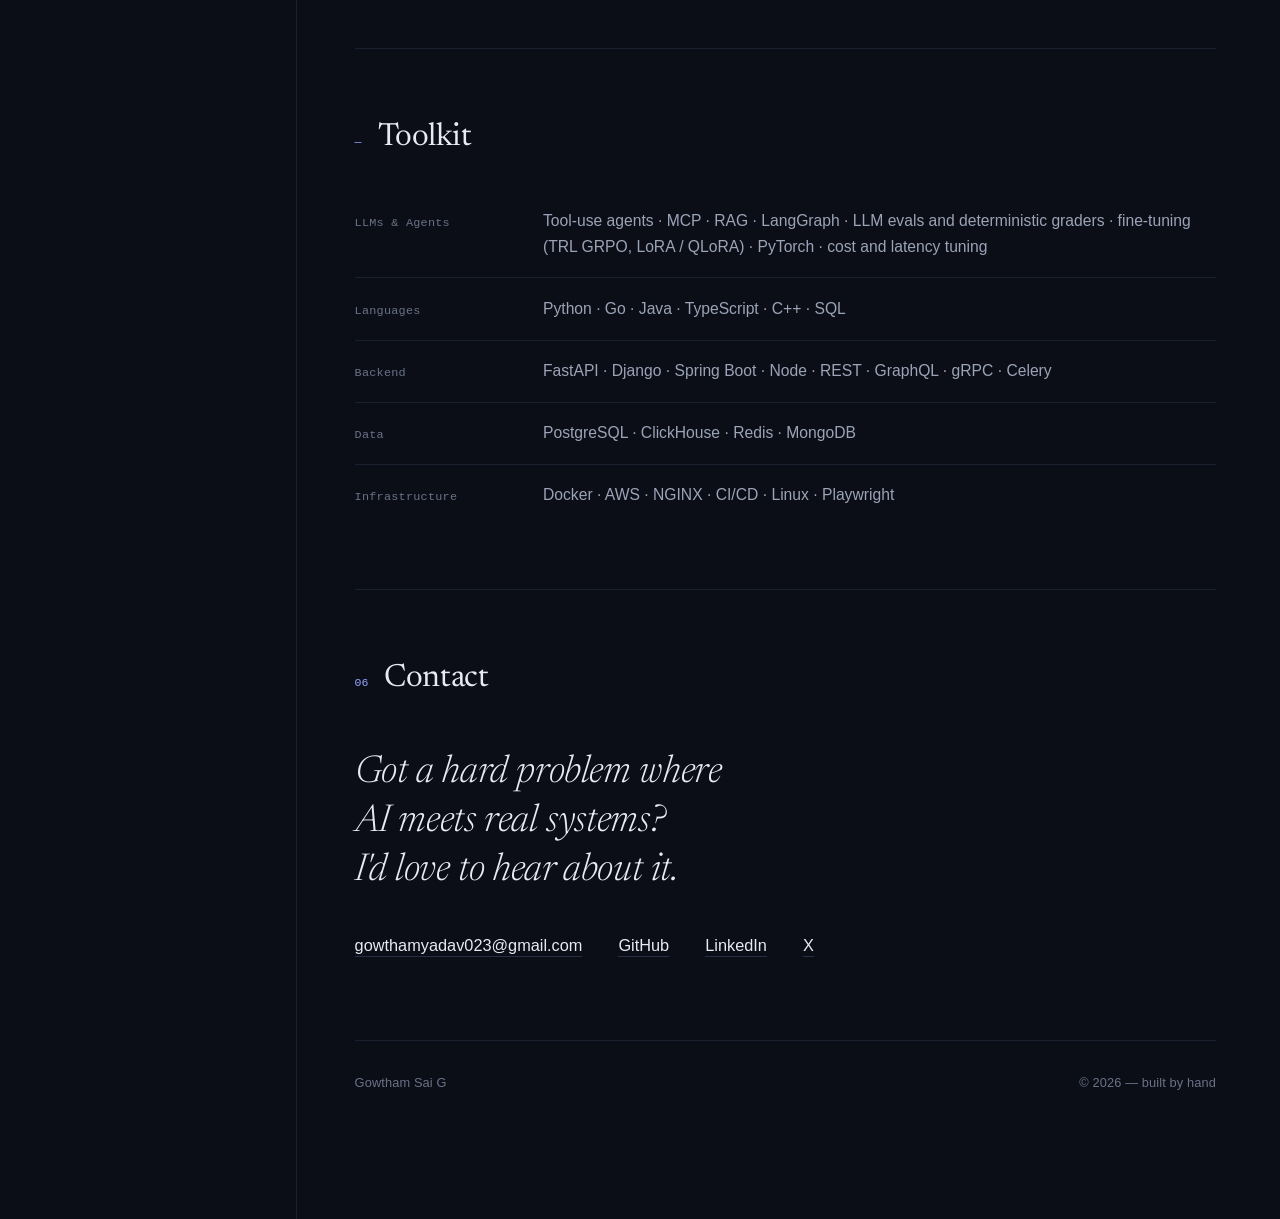
==== commit 3a09da01: "Update portfolio: open source section, entangle rename, corrected email and education, dark default" ====
--- a/index.html
+++ b/index.html
@@ -1,16 +1,17 @@
 <!doctype html>
-<html lang="en" data-theme="light">
+<html lang="en" data-theme="dark">
 <head>
   <meta charset="utf-8" />
   <meta name="viewport" content="width=device-width, initial-scale=1" />
   <title>Gowtham Sai G</title>
-  <meta name="description" content="Gowtham Sai G — a software engineer working at the edge of AI and real systems: reinforcement-learning environments, agent infrastructure, storage engines, and production backends." />
+  <meta name="description" content="Gowtham Sai G — AI and systems engineer. Three merged fixes in HuggingFace TRL, reinforcement-learning environments for frontier labs, and entangle, a Go CLI for moving coding-agent sessions between machines." />
   <meta name="author" content="Gowtham Sai G" />
-  <meta name="color-scheme" content="light dark" />
+  <meta name="color-scheme" content="dark light" />
 
   <meta property="og:type" content="website" />
   <meta property="og:title" content="Gowtham Sai G" />
-  <meta property="og:description" content="Software engineer building at the edge of AI and real-world systems." />
+  <meta property="og:description" content="AI and systems engineer building at the edge of AI and real-world systems." />
+  <meta property="og:url" content="https://gowthamsai.in" />
 
   <link rel="icon" href="data:image/svg+xml,%3Csvg xmlns='http://www.w3.org/2000/svg' viewBox='0 0 100 100'%3E%3Crect width='100' height='100' rx='22' fill='%230b0e16'/%3E%3Ctext x='50' y='70' text-anchor='middle' font-family='Georgia,serif' font-size='56' fill='%2394a6ff'%3EG%3C/text%3E%3C/svg%3E" />
 
@@ -28,21 +29,22 @@
     <header class="masthead">
       <div class="masthead__inner">
         <a class="masthead__name" href="#top">Gowtham<br>Sai&nbsp;G</a>
-        <p class="masthead__role">Software Engineer</p>
+        <p class="masthead__role">AI &amp; Systems Engineer</p>
         <p class="masthead__loc">Bengaluru, India</p>
 
         <nav class="index" aria-label="Primary">
           <a href="#work"><span class="index__n">01</span><span class="index__t">Work</span></a>
-          <a href="#projects"><span class="index__n">02</span><span class="index__t">Projects</span></a>
-          <a href="#leadership"><span class="index__n">03</span><span class="index__t">Leadership</span></a>
-          <a href="#education"><span class="index__n">04</span><span class="index__t">Education</span></a>
-          <a href="#contact"><span class="index__n">05</span><span class="index__t">Contact</span></a>
+          <a href="#open-source"><span class="index__n">02</span><span class="index__t">Open Source</span></a>
+          <a href="#projects"><span class="index__n">03</span><span class="index__t">Projects</span></a>
+          <a href="#leadership"><span class="index__n">04</span><span class="index__t">Leadership</span></a>
+          <a href="#education"><span class="index__n">05</span><span class="index__t">Education</span></a>
+          <a href="#contact"><span class="index__n">06</span><span class="index__t">Contact</span></a>
         </nav>
 
         <div class="masthead__foot">
           <button class="theme" id="themeToggle" type="button" aria-label="Toggle light or dark theme">
             <span class="theme__dot" aria-hidden="true"></span>
-            <span class="theme__label">Dark</span>
+            <span class="theme__label">Light</span>
           </button>
           <a class="masthead__resume" href="Gowtham-Sai-G.pdf" data-resume>Résumé, PDF</a>
         </div>
@@ -55,22 +57,22 @@
       <section class="lede">
         <h1 class="lede__h reveal">I build AI systems that survive contact with the real&nbsp;world.</h1>
         <p class="lede__p reveal">
-          Hey, I'm Gowtham, a software engineer in Bengaluru. What I actually enjoy is the
-          unglamorous gap between a research idea and something that runs: teaching an agent
-          to stop and ask before it deletes someone's work, getting a database to read fast
-          enough that nobody notices it, shipping the feature the night before it's due.
+          Hey, I'm Gowtham, an engineer in Bengaluru. What I actually enjoy is the unglamorous
+          gap between a research idea and something that runs: teaching an agent to stop and ask
+          before it does damage, tracing a training collapse down to a bug in the framework
+          everyone else is using, getting a storage engine to survive a crash mid-write.
         </p>
         <p class="lede__p reveal">
-          Most recently, at Scaler AI&nbsp;Labs, I built reinforcement-learning environments and
-          agent infrastructure that frontier labs like OpenAI, Meta, and xAI used to train
-          their models. Before that I built fintech systems at Wealthy. For fun I've written a
-          storage engine in Go, shipped a few open-source tools, and once pulled off a
-          6,500-person college fest. I go deep when it counts, and I like finishing what I
-          start.
+          Most recently I built reinforcement-learning environments and LLM infrastructure at
+          Scaler AI&nbsp;Labs, delivered to frontier-lab clients including OpenAI, xAI, and Meta.
+          Before that I owned a fintech CRM at Wealthy sitting behind ₹4,000&nbsp;Cr in assets. On
+          my own time I debug the LLM stack in public, with <strong>three fixes merged into
+          HuggingFace TRL</strong>, and I write systems software from scratch because that is how I
+          actually learn it.
         </p>
         <div class="lede__cta reveal">
           <a class="link" href="#work">See the work</a>
-          <a class="link" href="mailto:gowthamyadav022@gmail.com">Get in touch</a>
+          <a class="link" href="mailto:gowthamyadav023@gmail.com">Get in touch</a>
         </div>
       </section>
 
@@ -85,44 +87,102 @@
           <p class="entry__margin">Jan — May 2026</p>
           <div class="entry__main">
             <h3 class="entry__org">Scaler AI Labs</h3>
-            <p class="entry__role">Software Engineer · partnering with OpenAI, Meta, xAI</p>
-            <p class="entry__lead">
-              Built reinforcement-learning environments and the agent infrastructure that
-              frontier labs used to train and evaluate their models.
-            </p>
-            <ul class="entry__notes">
-              <li>Shipped <strong>five production RL environments</strong>: HelloSign (<strong>92.94%</strong> approval, the only intern on it), Shopify Admin Settings (the hardest module, delivered in <strong>4 days</strong> with the lowest QA count), Asana MCP (<strong>52 tasks at a perfect 1.0</strong>), Hootsuite, and MS Excel.</li>
-              <li>Wrote a distributed <strong>MCP server</strong> from scratch (Java / Python) at <strong>sub-200ms p99</strong> across concurrent tool-use, picked up by partner teams at OpenAI and xAI.</li>
-              <li>Architected <em>Pulse</em>, an activity-analytics platform serving <strong>20,000 users</strong> end to end (desktop → S3 → Celery / Redis → LLM → ClickHouse + Postgres); perceptual hashing on idle frames cut cost sharply.</li>
-              <li>Authored <strong>10K+ curated task suites</strong> with automated graders at <strong>98%+ accuracy</strong>, cutting review cycles <strong>50%</strong>; mentored two new joiners.</li>
-            </ul>
-          </div>
-        </article>
-
-        <article class="entry reveal">
-          <p class="entry__margin">Mar — Aug 2025</p>
+            <p class="entry__role">AI Engineer · clients: OpenAI, xAI, Meta</p>
+            <p class="entry__lead">
+              Built reinforcement-learning environments and LLM infrastructure delivered
+              straight to frontier-lab clients.
+            </p>
+            <ul class="entry__notes">
+              <li>Delivered <strong>5 LLM agent environments</strong> (Shopify Admin, HelloSign, Asana MCP, Hootsuite, MS Excel). I drove the requirement calls myself to turn vague briefs into scoped specs, then hit hard external deadlines. <strong>Asana MCP validated at a perfect 1.0 across 52 tasks</strong>; HelloSign cleared client QA at <strong>92.94%</strong>.</li>
+              <li>Built <strong>Pulse</strong>, a production LLM extraction pipeline (desktop agent → S3 → Celery/Redis → LLM → ClickHouse) live for a <strong>20,000-user</strong> org. On client request I re-cut daily roll-ups to hourly and shipped per-org system prompts, so their team could tune extraction without a code change.</li>
+              <li>Cut LLM spend on that pipeline with a <strong>Hamming-distance filter</strong> that dropped near-idle frames before the model, and gated quality in CI, where Claude and Groq score every new environment on its PR.</li>
+              <li>Built a distributed <strong>MCP server</strong> from scratch for multi-step tool-use workflows, plus a crawler pipeline (Playwright, Redis) generating training data at <strong>100K+ pages/day</strong>.</li>
+            </ul>
+          </div>
+        </article>
+
+        <article class="entry reveal">
+          <p class="entry__margin">Aug 2024 — Aug 2025</p>
           <div class="entry__main">
             <h3 class="entry__org">Wealthy</h3>
-            <p class="entry__role">Software Development Engineer · Fintech</p>
-            <p class="entry__lead">Owned an internal CRM sitting behind <strong>₹4,000+ Cr</strong> in assets under management.</p>
-            <ul class="entry__notes">
-              <li>Led development of a platform supporting <strong>₹190+ Cr</strong> in monthly gross sales across <strong>7,700+ partners</strong>.</li>
-              <li>Designed and tuned <strong>GraphQL resolvers + REST</strong> on Postgres / Redis, cutting API p95 latency <strong>32%</strong> and lifting core-flow conversion <strong>37%</strong>.</li>
-              <li>Took the work past the ticket, proposing product-level changes directly to the PM.</li>
-            </ul>
-          </div>
-        </article>
-
-        <article class="entry reveal">
-          <p class="entry__margin">Aug 24 — Feb 25</p>
-          <div class="entry__main">
-            <h3 class="entry__org">Wealthy</h3>
-            <p class="entry__role">Software Engineer, Intern · Fintech</p>
-            <p class="entry__lead">Built the CRM platform from an empty repository.</p>
-            <ul class="entry__notes">
-              <li>Set up the whole thing in React / Next.js, and the component and API patterns I chose were adopted by the full-time team.</li>
-              <li>Shipped modules used by <strong>20+ stakeholders</strong> across the company.</li>
-            </ul>
+            <p class="entry__role">SDE-1, promoted from SDE Intern in Mar 2025 · Fintech</p>
+            <p class="entry__lead">
+              Owned the internal CRM used daily by <strong>7,700+ partners</strong>, sitting behind
+              <strong>₹4,000+ Cr</strong> in assets under management.
+            </p>
+            <ul class="entry__notes">
+              <li>Sat with the PM and ops users, turned their workflow complaints into shipped changes, and <strong>lifted conversion 37%</strong>.</li>
+              <li>Tuned GraphQL resolvers and backend integrations to cut <strong>API latency 32%</strong> under peak load.</li>
+              <li>Built the CRM's first version from an empty repository as an intern (React, Next.js, REST); the component and API patterns I set were adopted by the full-time team.</li>
+            </ul>
+          </div>
+        </article>
+      </section>
+
+      <!-- Open Source -->
+      <section class="block" id="open-source">
+        <header class="block__head reveal">
+          <span class="block__n">02</span>
+          <h2 class="block__title">Open Source</h2>
+        </header>
+        <p class="block__intro reveal">
+          I debug the LLM training stack in public. Most of this started as something breaking on
+          my own machine that turned out to be broken for everyone.
+        </p>
+
+        <article class="entry reveal">
+          <p class="entry__margin">3 merged</p>
+          <div class="entry__main">
+            <h3 class="entry__org">HuggingFace TRL</h3>
+            <p class="entry__lead">
+              Three merged pull requests in the library most people use to train models with
+              reinforcement learning.
+            </p>
+            <ul class="entry__notes">
+              <li><a class="link-inline" href="https://github.com/huggingface/trl/pull/6534" target="_blank" rel="noopener">#6534</a> fixed a <strong>silent training-corruption bug</strong>: GRPO accepted a reward function returning the wrong number of rewards, so a single value was broadcast across every completion and quietly poisoned training. I filed <a class="link-inline" href="https://github.com/huggingface/trl/issues/6533" target="_blank" rel="noopener">issue #6533</a> with a reproduction and root cause, shipped the guard plus a regression test, then replicated the fix in RLOO on maintainer review.</li>
+              <li><a class="link-inline" href="https://github.com/huggingface/trl/pull/6503" target="_blank" rel="noopener">#6503</a> turned on the importance-sampling-corrected KL gradient by default. A maintainer pushed back, so I reproduced their script, found my own "this is a no-op" claim was wrong (it moves the gradient about <strong>21%</strong> on-policy), said so, and the change was approved.</li>
+              <li><a class="link-inline" href="https://github.com/huggingface/trl/pull/6477" target="_blank" rel="noopener">#6477</a> completed the <code>GRPOConfig.loss_type</code> documentation across all eight loss types.</li>
+            </ul>
+            <p class="entry__foot">
+              <span class="entry__tech">Python · TRL · GRPO</span>
+              <a class="link" href="https://github.com/huggingface/trl/pulls?q=is%3Apr+author%3Agowtham-sai-yadav" target="_blank" rel="noopener">All PRs</a>
+            </p>
+          </div>
+        </article>
+
+        <article class="entry reveal">
+          <p class="entry__margin">21 stars</p>
+          <div class="entry__main">
+            <h3 class="entry__org">entangle</h3>
+            <p class="entry__lead">
+              My own tool: a Go CLI that hands a live coding-agent session to another machine, or
+              another person, with every file path rewritten so it actually resumes.
+            </p>
+            <ul class="entry__notes">
+              <li>Run <code>send</code>, read out three words, and the other side runs <code>receive</code>. The transfer is end-to-end encrypted and direct, with no account and no server in the middle, and secrets are scrubbed before anything leaves the machine.</li>
+              <li>Sessions are pinned to absolute project paths, so the hard part is recovering each project's true path and rewriting every stored path for the target OS. Works with Claude Code, Codex, and opencode.</li>
+              <li><strong>16 releases</strong>, a Homebrew tap, a VS Code extension, one-line install, and self-update. Fixed a user-reported Gatekeeper block and a <strong>zip-slip vulnerability</strong>, both covered by regression tests.</li>
+            </ul>
+            <p class="entry__foot">
+              <span class="entry__tech">Go · GoReleaser · GitHub Actions</span>
+              <a class="link" href="https://gowthamsai.in/entangle/">Site</a>
+              <a class="link" href="https://github.com/gowtham-sai-yadav/entangle" target="_blank" rel="noopener">GitHub</a>
+            </p>
+          </div>
+        </article>
+
+        <article class="entry reveal">
+          <p class="entry__margin">In review</p>
+          <div class="entry__main">
+            <h3 class="entry__org">EleutherAI &amp; Unsloth</h3>
+            <p class="entry__lead">Two open pull requests in the evaluation and fine-tuning stack.</p>
+            <ul class="entry__notes">
+              <li><a class="link-inline" href="https://github.com/EleutherAI/lm-evaluation-harness/pull/3950" target="_blank" rel="noopener">lm-evaluation-harness #3950</a>: the <strong>67-subject TMMLU+ benchmark</strong> stopped loading entirely on <code>datasets&nbsp;&gt;=&nbsp;4</code> because it pointed at a script dataset. Repointing it at a parquet-native mirror fixes 66 subjects in one line; I proved parity by diffing git blob hashes across all <strong>267 files</strong>.</li>
+              <li><a class="link-inline" href="https://github.com/unslothai/notebooks/pull/306" target="_blank" rel="noopener">unslothai/notebooks #306</a>: added a SmolLM3 conversational fine-tuning notebook.</li>
+            </ul>
+            <p class="entry__foot">
+              <span class="entry__tech">Python · LLM evaluation · fine-tuning</span>
+            </p>
           </div>
         </article>
       </section>
@@ -130,24 +190,26 @@
       <!-- Projects -->
       <section class="block" id="projects">
         <header class="block__head reveal">
-          <span class="block__n">02</span>
+          <span class="block__n">03</span>
           <h2 class="block__title">Projects</h2>
         </header>
 
         <article class="entry reveal">
-          <p class="entry__margin">Top 9 · India</p>
+          <p class="entry__margin">Top 9, India</p>
           <div class="entry__main">
             <h3 class="entry__org">Viveka</h3>
             <p class="entry__lead">
-              A reinforcement-learning environment that teaches AI agents to pause and ask
-              before doing something they can't undo.
-            </p>
-            <ul class="entry__notes">
-              <li>Scored by a deterministic six-part reward, with no LLM-as-judge. Trained Qwen-1.5B to <strong>45% of Claude Sonnet's hardest-tier score at 0.05% of the parameters</strong>.</li>
-              <li>Top 9 of <strong>70,000+</strong> at the Meta × Scaler OpenEnv hackathon; diagnosed and patched a HuggingFace TRL bug mid-training.</li>
+              A reinforcement-learning environment that teaches AI agents to pause and confirm
+              before an irreversible action, built on Indian digital public infrastructure.
+            </p>
+            <ul class="entry__notes">
+              <li><strong>Top 9 of 70,000+ registrations</strong> at the Meta x Scaler OpenEnv hackathon. Graded by a <strong>6-component deterministic reward</strong> with <strong>no LLM-as-judge</strong>, so every score is auditable, across 43 scenarios and four difficulty tiers.</li>
+              <li>Baselines flat-lined at <strong>0.02/1.0</strong> until I traced it to a multiplicative rubric that compounded every small penalty, and redesigned it into a mixed form. Trained Qwen-1.5B via GRPO to <strong>45% of Claude Sonnet's hardest-tier score at 0.05% of the parameters</strong>.</li>
+              <li>The headline finding was a failure, and I led with it: the 1B model trained to look competent while firing <strong>5 of 5</strong> must-not-execute safety traps.</li>
             </ul>
             <p class="entry__foot">
               <span class="entry__tech">Python · PyTorch · GRPO / TRL · Unsloth</span>
+              <a class="link" href="https://huggingface.co/spaces/gowtham-sai-yadav/viveka-env" target="_blank" rel="noopener">Live demo</a>
               <a class="link" href="https://github.com/gowtham-sai-yadav/viveka-env" target="_blank" rel="noopener">GitHub</a>
             </p>
           </div>
@@ -156,13 +218,14 @@
         <article class="entry reveal">
           <p class="entry__margin">Systems</p>
           <div class="entry__main">
-            <h3 class="entry__org">Gravel</h3>
-            <p class="entry__lead">
-              An embeddable key-value storage engine in Go, built on an LSM-tree.
-            </p>
-            <ul class="entry__notes">
-              <li>Write-ahead log, SSTables, and compaction: the same design behind LevelDB and RocksDB.</li>
-              <li>My way of really understanding how a database works: by building one from the ground up.</li>
+            <h3 class="entry__org">gravel</h3>
+            <p class="entry__lead">
+              An embeddable key-value storage engine in Go, a full LSM-tree written from scratch
+              because I wanted to know how Cassandra and RocksDB actually work.
+            </p>
+            <ul class="entry__notes">
+              <li>Hand-rolled every part: skip-list memtable, write-ahead log with CRC32 and crash recovery, SSTables with a bloom filter over xxhash double-hashing, a B+tree block index, and leveled compaction.</li>
+              <li>The hard part was correctness under failure, so it has fault-injection tests that crash the engine mid-write plus concurrent stress under the race detector. Benchmarked at <strong>~295K sequential writes/sec</strong>, roughly <strong>45% faster than BadgerDB</strong>.</li>
             </ul>
             <p class="entry__foot">
               <span class="entry__tech">Go · LSM-tree · WAL</span>
@@ -172,35 +235,55 @@
         </article>
 
         <article class="entry reveal">
-          <p class="entry__margin">Open source</p>
-          <div class="entry__main">
-            <h3 class="entry__org">claude-teleport</h3>
-            <p class="entry__lead">
-              A single-binary Go CLI that moves your entire Claude Code state between
-              machines, across Linux, macOS, and Windows.
-            </p>
-            <ul class="entry__notes">
-              <li>Recovers and re-encodes machine-specific file paths so past sessions resume seamlessly on the other side.</li>
-              <li>Found and fixed a zip-slip vulnerability; CI cross-compiles five platform binaries.</li>
-            </ul>
-            <p class="entry__foot">
-              <span class="entry__tech">Go · net/http · GitHub Actions</span>
-              <a class="link" href="https://github.com/gowtham-sai-yadav/claude-teleport" target="_blank" rel="noopener">GitHub</a>
+          <p class="entry__margin">RL environment</p>
+          <div class="entry__main">
+            <h3 class="entry__org">OnCall-Env</h3>
+            <p class="entry__lead">
+              A "SWE-bench for incident response": the agent triages an alert, investigates, finds
+              root cause, remediates, and writes it up.
+            </p>
+            <ul class="entry__notes">
+              <li><strong>48 scenarios</strong> across <strong>11 real root-cause types</strong> (connection-pool exhaustion, memory leaks, replication lag, deadlocks, DNS failure, TLS expiry), under partial observability so the agent has to investigate rather than guess.</li>
+              <li>I hardened it over six measured rounds, re-running a frontier model each time to prove it was getting harder in the right way. The gates cut frontier zero-shot success from <strong>0.89 to 0.73</strong>.</li>
+            </ul>
+            <p class="entry__foot">
+              <span class="entry__tech">Python · FastAPI · Docker · TRL</span>
+              <a class="link" href="https://github.com/gowtham-sai-yadav/oncall-env" target="_blank" rel="noopener">GitHub</a>
+            </p>
+          </div>
+        </article>
+
+        <article class="entry reveal">
+          <p class="entry__margin">Agents</p>
+          <div class="entry__main">
+            <h3 class="entry__org">Agent systems, built at hackathons</h3>
+            <p class="entry__lead">
+              Multi-agent products where the interesting part is what the agent refuses to do.
+            </p>
+            <ul class="entry__notes">
+              <li><strong>Vaada</strong> (Sarvam Epoch Buildathon): a Telugu voice agent that inherits a departed insurance agent's orphaned policyholders and carries a <strong>promise ledger</strong> of prior commitments. It will not confirm a promise that is not in the ledger. The refusal is the product.</li>
+              <li><strong>SafeHire</strong>: a LangGraph auditor for Indian hiring compliance, five agent roles with a human-in-the-loop gate, three deterministic validators against fabricated citations, and state checkpointed so a run resumes after a pause.</li>
+              <li><strong>Lumen</strong>: an insurance subrogation officer built as a courtroom, where opposing counsel argue issue by issue and a <strong>citation gate</strong> rejects any claim without real evidence.</li>
+            </ul>
+            <p class="entry__foot">
+              <span class="entry__tech">Python · LangGraph · FastAPI · Next.js</span>
+              <a class="link" href="https://github.com/gowtham-sai-yadav?tab=repositories" target="_blank" rel="noopener">GitHub</a>
             </p>
           </div>
         </article>
 
         <p class="block__more reveal">
-          More on <a class="link" href="https://github.com/gowtham-sai-yadav" target="_blank" rel="noopener">GitHub</a>:
-          an RL environment for on-call incident response, a debate agent, a distributed
-          crawler, and a set of web-security write-ups.
+          Also on <a class="link" href="https://github.com/gowtham-sai-yadav" target="_blank" rel="noopener">GitHub</a>:
+          a <strong>credit scorecard</strong> with a fairness audit and drift monitoring, a
+          <strong>DSA tracker</strong> with spaced repetition, <strong>portdoctor</strong> on PyPI,
+          a Semgrep <strong>secure code review</strong>, and write-ups for 24 web-security labs.
         </p>
       </section>
 
       <!-- Leadership -->
       <section class="block" id="leadership">
         <header class="block__head reveal">
-          <span class="block__n">03</span>
+          <span class="block__n">04</span>
           <h2 class="block__title">Leadership</h2>
         </header>
 
@@ -209,10 +292,13 @@
           <div class="entry__main">
             <h3 class="entry__org">Yugaantar</h3>
             <p class="entry__role">Chairperson, SST's first student-led fest</p>
-            <p class="entry__lead">Ran the entire fest on a <strong>~₹55L budget</strong>, leading 21 HODs and 200+ organizers after two editions that never got off the ground.</p>
-            <ul class="entry__notes">
-              <li>Drove <strong>6,500+ registrations</strong> from 800+ colleges and nine podium finishes against teams from the IITs, NITs, and BITS.</li>
-              <li>Closed sponsors like Blinkit, Jio, and RedBull after the primary ones backed out. Covered in the Times of&nbsp;India; the fest's Instagram crossed <strong>3M+ views</strong>.</li>
+            <p class="entry__lead">
+              Ran an <strong>₹55L budget</strong> with <strong>21 HODs and 200+ organizers</strong>,
+              after two earlier attempts never got off the ground.
+            </p>
+            <ul class="entry__notes">
+              <li>Drove <strong>6,500+ registrations from 800+ colleges</strong> and nine podium finishes against teams from the IITs, NITs, and BITS. Covered in the <em>Times of India</em>.</li>
+              <li>Rebuilt the sponsor pipeline from scratch after every sponsor withdrew, and swapped the proshow vendor three days out when they failed diligence.</li>
             </ul>
           </div>
         </article>
@@ -221,8 +307,11 @@
           <p class="entry__margin">2023 — 25</p>
           <div class="entry__main">
             <h3 class="entry__org">Student Council</h3>
-            <p class="entry__role">President, Scaler School of Technology</p>
-            <p class="entry__lead">Built a process-driven operating structure for clubs and student initiatives, so things kept running even when any one person wasn't around.</p>
+            <p class="entry__role">First President, Scaler School of Technology</p>
+            <p class="entry__lead">
+              Designed the council from nothing: selection process, charter, and a succession
+              plan, so it kept running after me.
+            </p>
           </div>
         </article>
       </section>
@@ -230,23 +319,19 @@
       <!-- Education -->
       <section class="block" id="education">
         <header class="block__head reveal">
-          <span class="block__n">04</span>
+          <span class="block__n">05</span>
           <h2 class="block__title">Education</h2>
         </header>
 
         <article class="entry reveal">
           <p class="entry__margin">2023 — 27</p>
           <div class="entry__main">
-            <h3 class="entry__org">Scaler School of Technology</h3>
-            <p class="entry__role">Undergraduate degree in Computer Science · Bengaluru</p>
-          </div>
-        </article>
-
-        <article class="entry reveal">
-          <p class="entry__margin">2023 — 27</p>
-          <div class="entry__main">
             <h3 class="entry__org">BITS Pilani</h3>
-            <p class="entry__role">Undergraduate degree in Computer Science · degree partner programme</p>
+            <p class="entry__role">Undergraduate degree in Computer Science (Honours)</p>
+            <p class="entry__lead">
+              Studying at Scaler School of Technology in Bengaluru, with BITS Pilani as the degree
+              partner.
+            </p>
           </div>
         </article>
       </section>
@@ -258,23 +343,23 @@
           <h2 class="block__title">Toolkit</h2>
         </header>
         <dl class="stack reveal">
+          <div class="stack__row"><dt>LLMs &amp; Agents</dt><dd>Tool-use agents · MCP · RAG · LangGraph · LLM evals and deterministic graders · fine-tuning (TRL GRPO, LoRA / QLoRA) · PyTorch · cost and latency tuning</dd></div>
           <div class="stack__row"><dt>Languages</dt><dd>Python · Go · Java · TypeScript · C++ · SQL</dd></div>
-          <div class="stack__row"><dt>AI &amp; ML</dt><dd>PyTorch · HuggingFace · TRL (GRPO / PPO / DPO / SFT) · Unsloth · RL environments · MCP</dd></div>
-          <div class="stack__row"><dt>Backend</dt><dd>FastAPI · Django · Spring Boot · Node · gRPC · GraphQL · Celery</dd></div>
+          <div class="stack__row"><dt>Backend</dt><dd>FastAPI · Django · Spring Boot · Node · REST · GraphQL · gRPC · Celery</dd></div>
           <div class="stack__row"><dt>Data</dt><dd>PostgreSQL · ClickHouse · Redis · MongoDB</dd></div>
-          <div class="stack__row"><dt>Infrastructure</dt><dd>Docker · AWS · NGINX · CI/CD · Linux</dd></div>
+          <div class="stack__row"><dt>Infrastructure</dt><dd>Docker · AWS · NGINX · CI/CD · Linux · Playwright</dd></div>
         </dl>
       </section>
 
       <!-- Contact -->
       <section class="block block--contact" id="contact">
         <header class="block__head reveal">
-          <span class="block__n">05</span>
+          <span class="block__n">06</span>
           <h2 class="block__title">Contact</h2>
         </header>
         <p class="contact__line reveal">Got a hard problem where AI meets real systems? I'd love to hear about&nbsp;it.</p>
         <ul class="contact__links reveal">
-          <li><a class="link" href="mailto:gowthamyadav022@gmail.com">gowthamyadav022@gmail.com</a></li>
+          <li><a class="link" href="mailto:gowthamyadav023@gmail.com">gowthamyadav023@gmail.com</a></li>
           <li><a class="link" href="https://github.com/gowtham-sai-yadav" target="_blank" rel="noopener">GitHub</a></li>
           <li><a class="link" href="https://linkedin.com/in/gowtham-sai-yadav" target="_blank" rel="noopener">LinkedIn</a></li>
           <li><a class="link" href="https://x.com/gowthamsaiyadav" target="_blank" rel="noopener">X</a></li>
--- a/styles.css
+++ b/styles.css
@@ -184,6 +184,20 @@
 .block__n { font-family: var(--mono); font-size: .72rem; color: var(--accent); padding-top: .2rem; }
 .block__title { font-family: var(--serif); font-weight: 400; font-size: clamp(1.5rem, 3vw, 2rem); letter-spacing: -0.015em; }
 .block__more { margin-top: 2.25rem; color: var(--text-2); font-size: .96rem; line-height: 1.6; max-width: 62ch; }
+.block__intro { margin-top: -1.75rem; margin-bottom: 2.5rem; color: var(--text-2); font-size: 1rem; line-height: 1.65; max-width: 58ch; }
+
+/* inline link inside prose */
+.link-inline {
+  color: var(--accent); border-bottom: 1px solid transparent;
+  transition: border-color .3s var(--ease);
+}
+.link-inline:hover { border-color: var(--accent); }
+
+code {
+  font-family: var(--mono); font-size: .86em;
+  background: var(--paper); border: 1px solid var(--line);
+  border-radius: 4px; padding: .06em .3em; color: var(--text);
+}
 
 /* ---- Entry (work / projects / leadership) ----------------- */
 .entry {
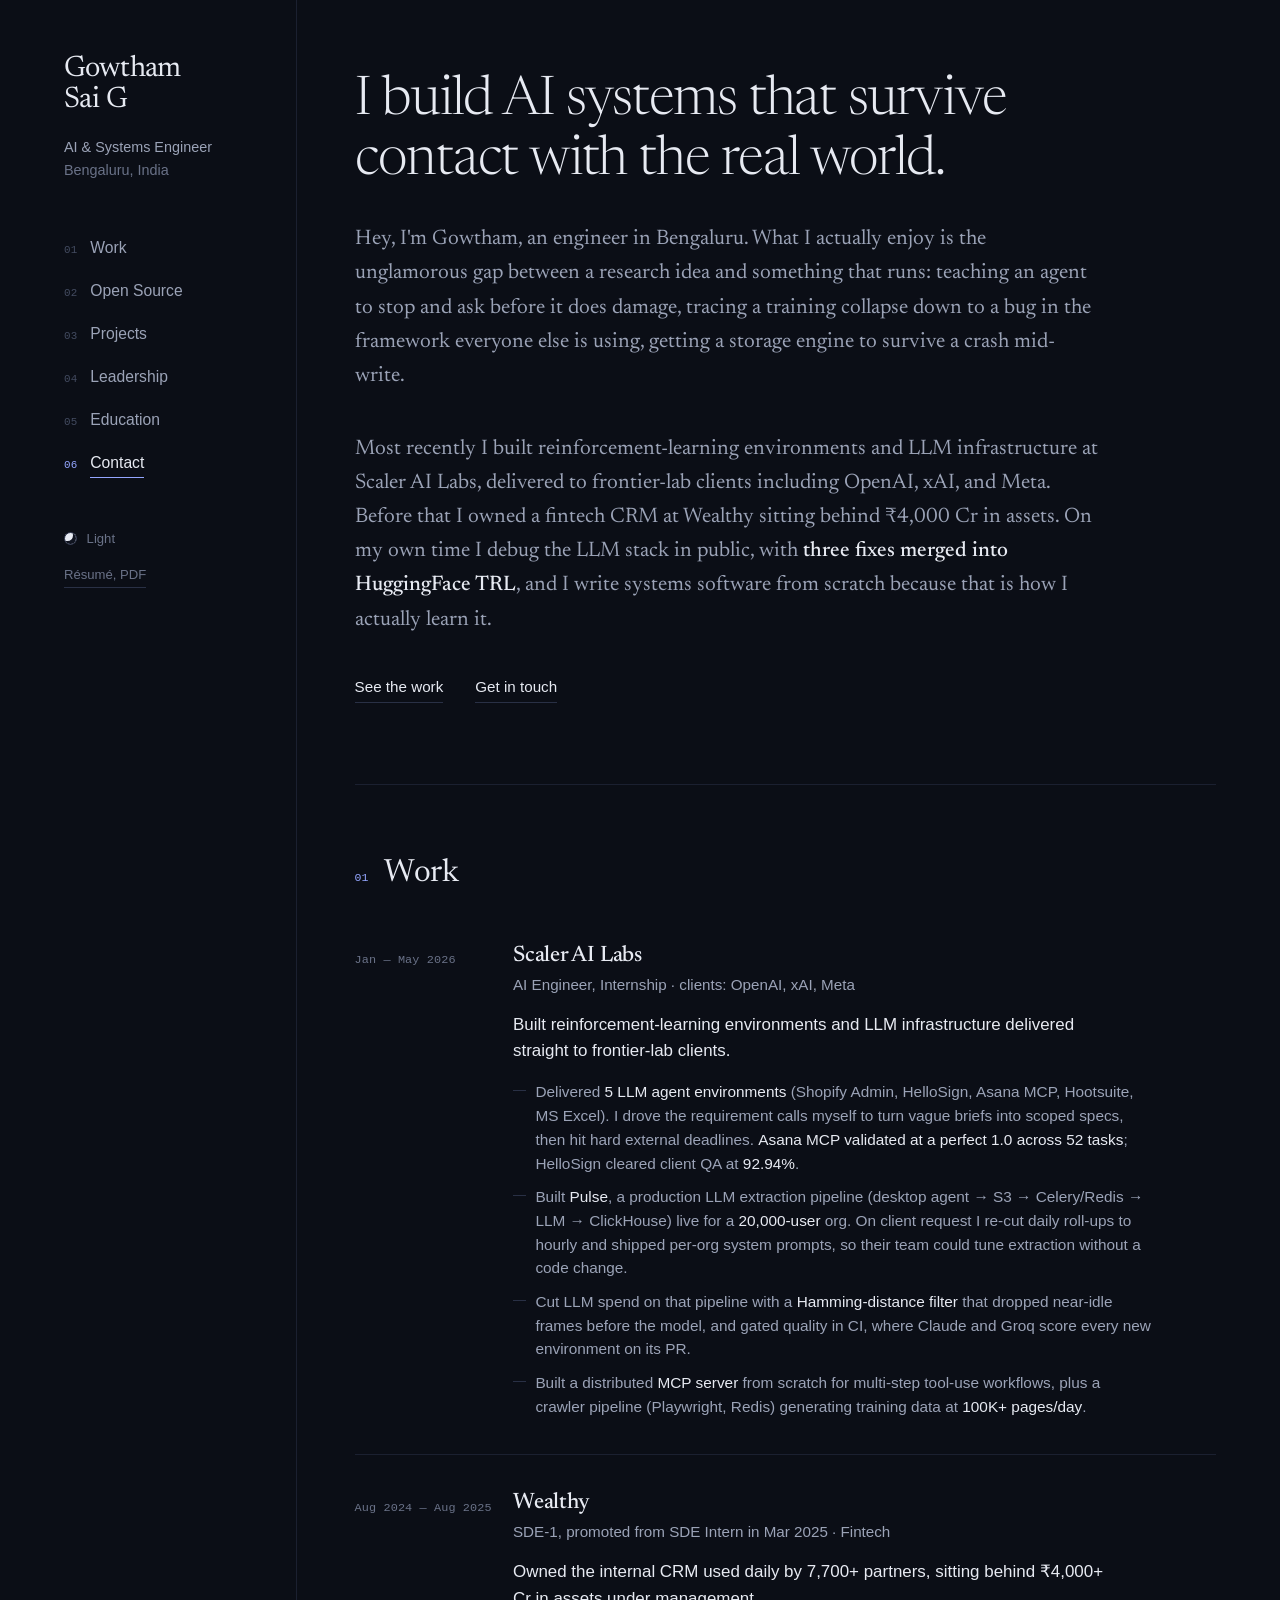
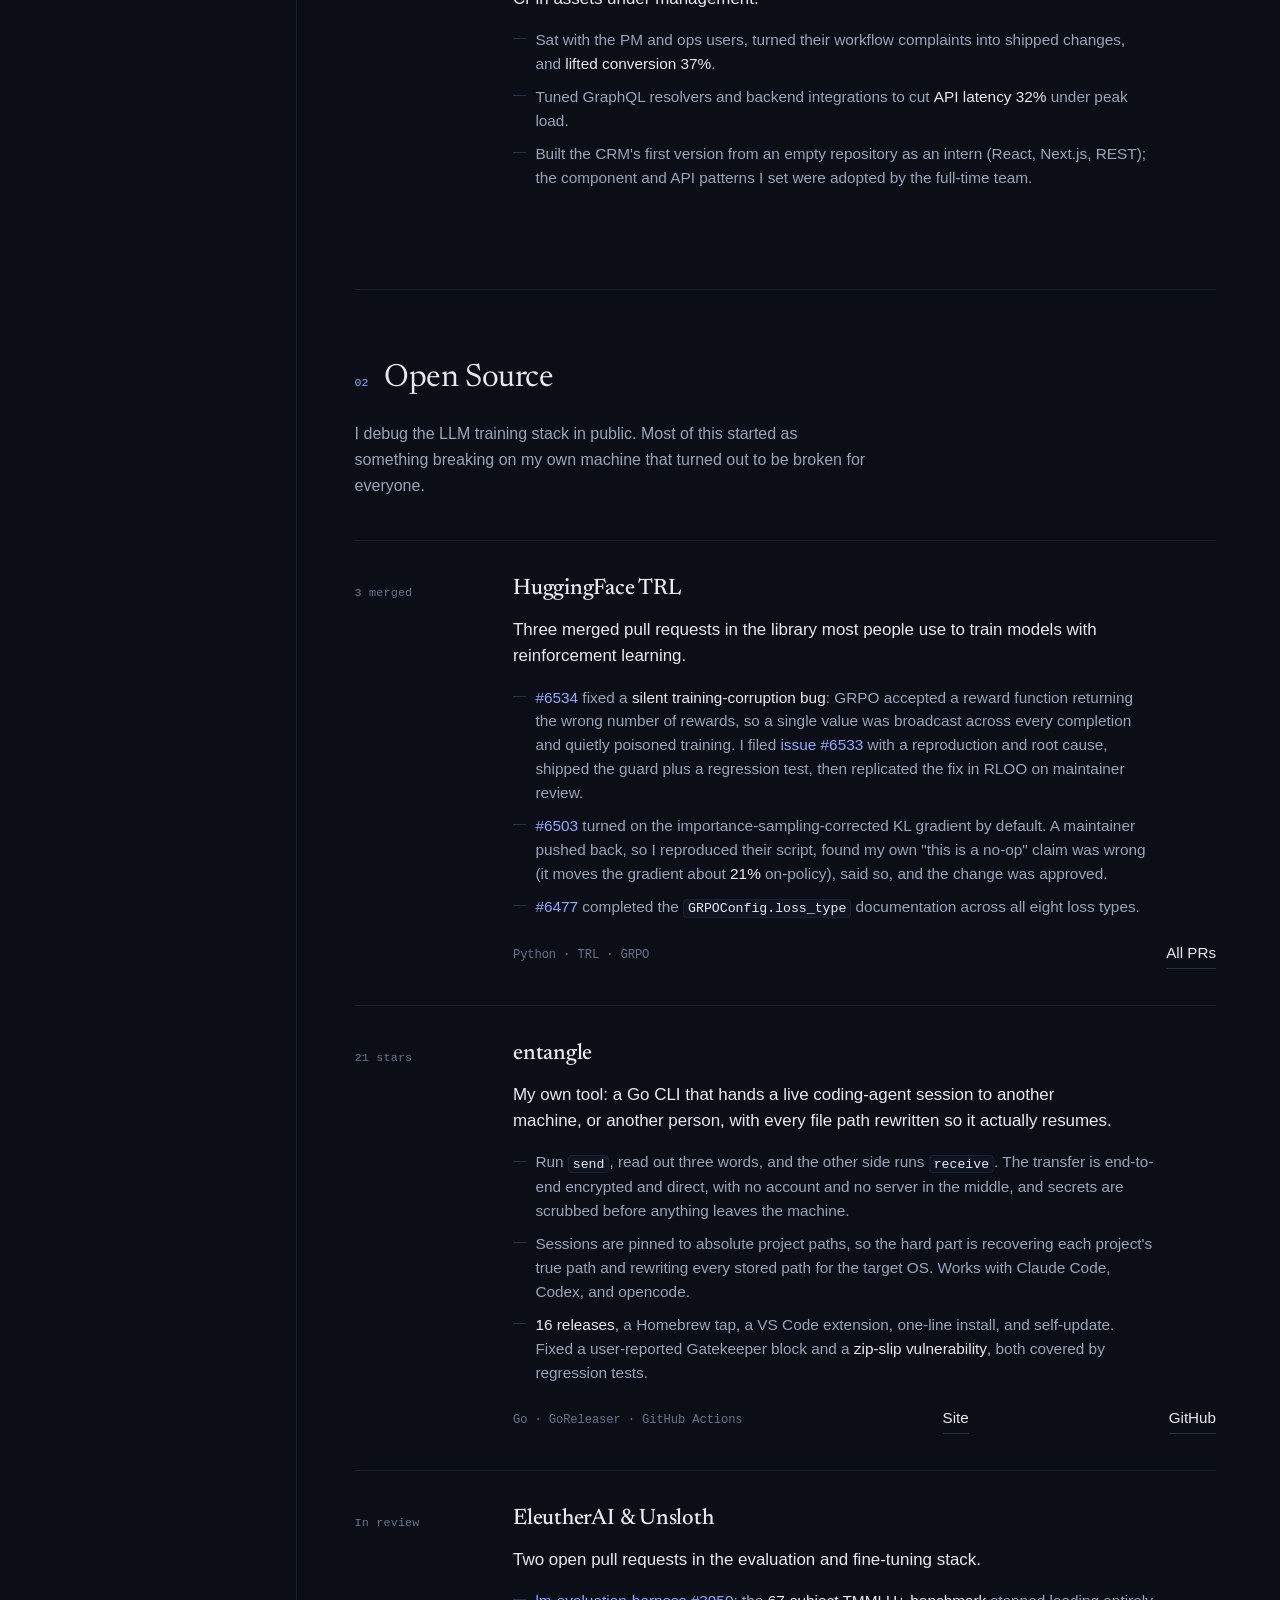
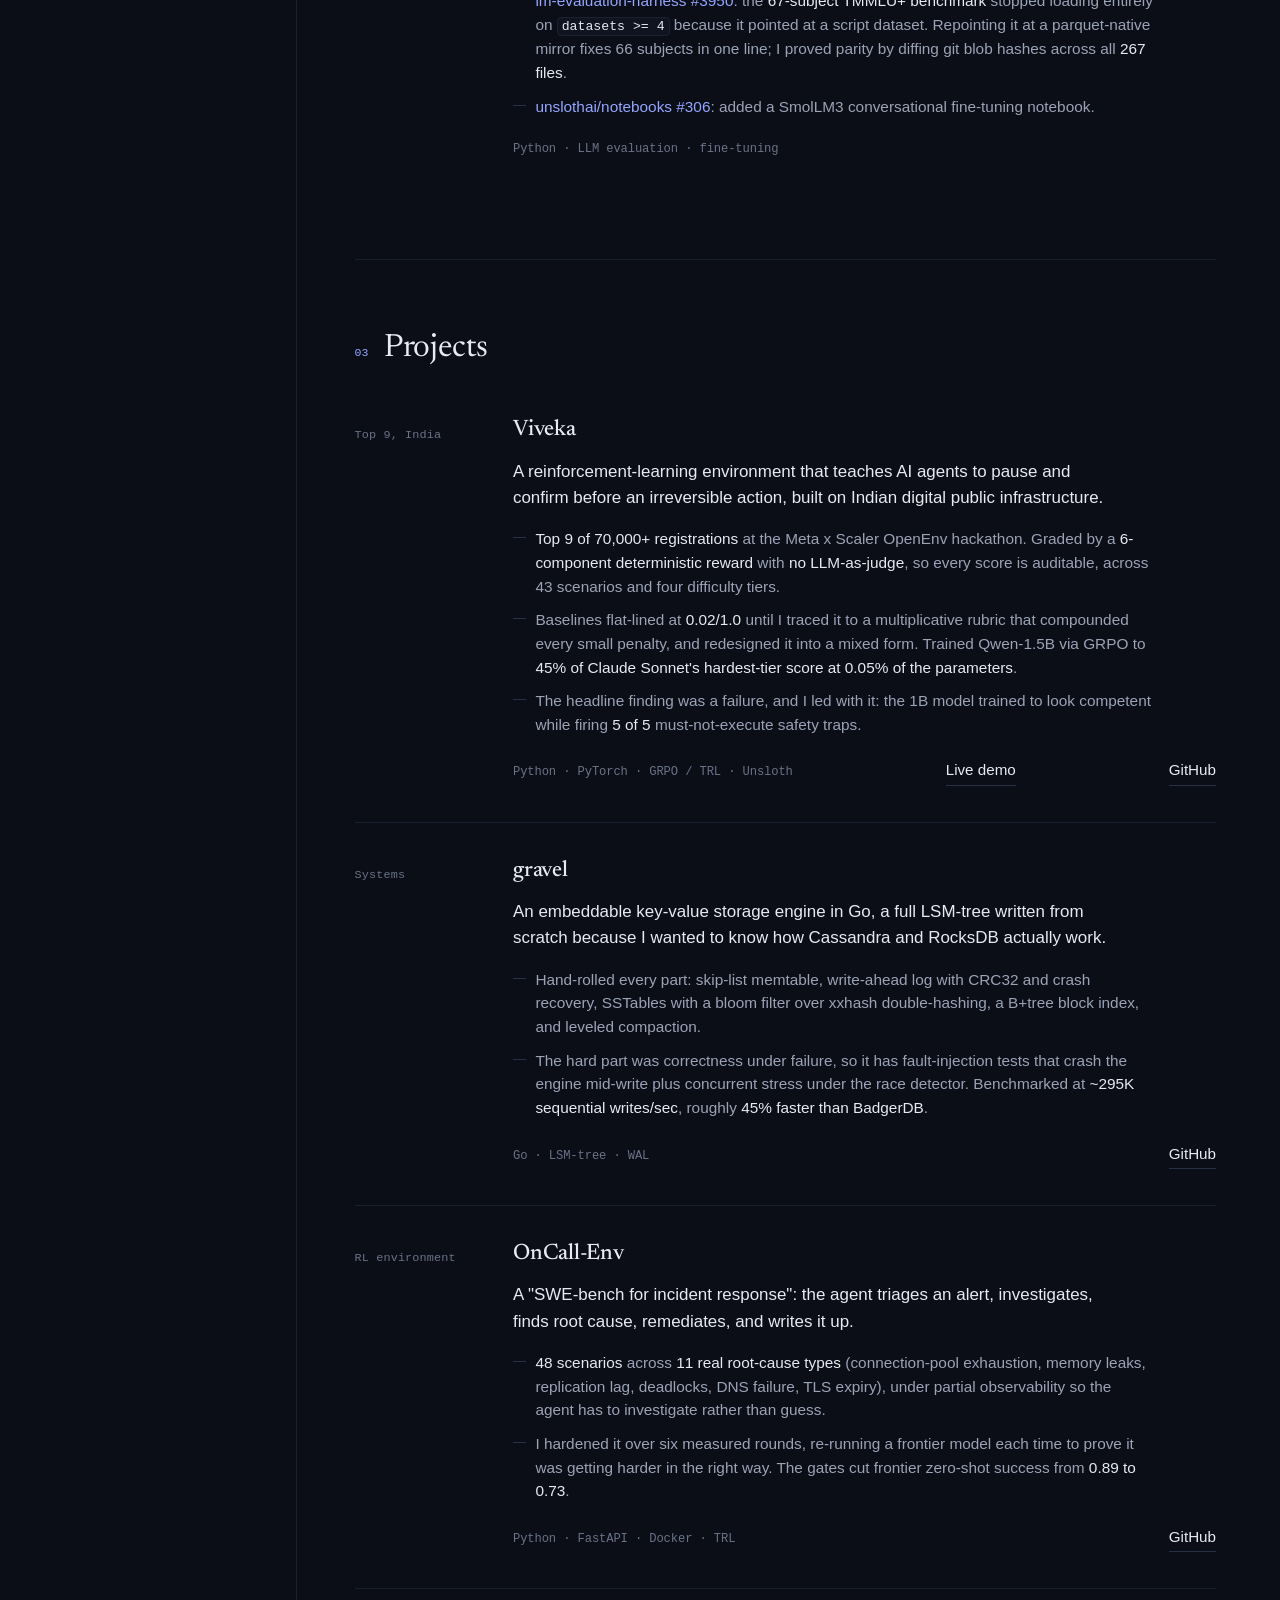
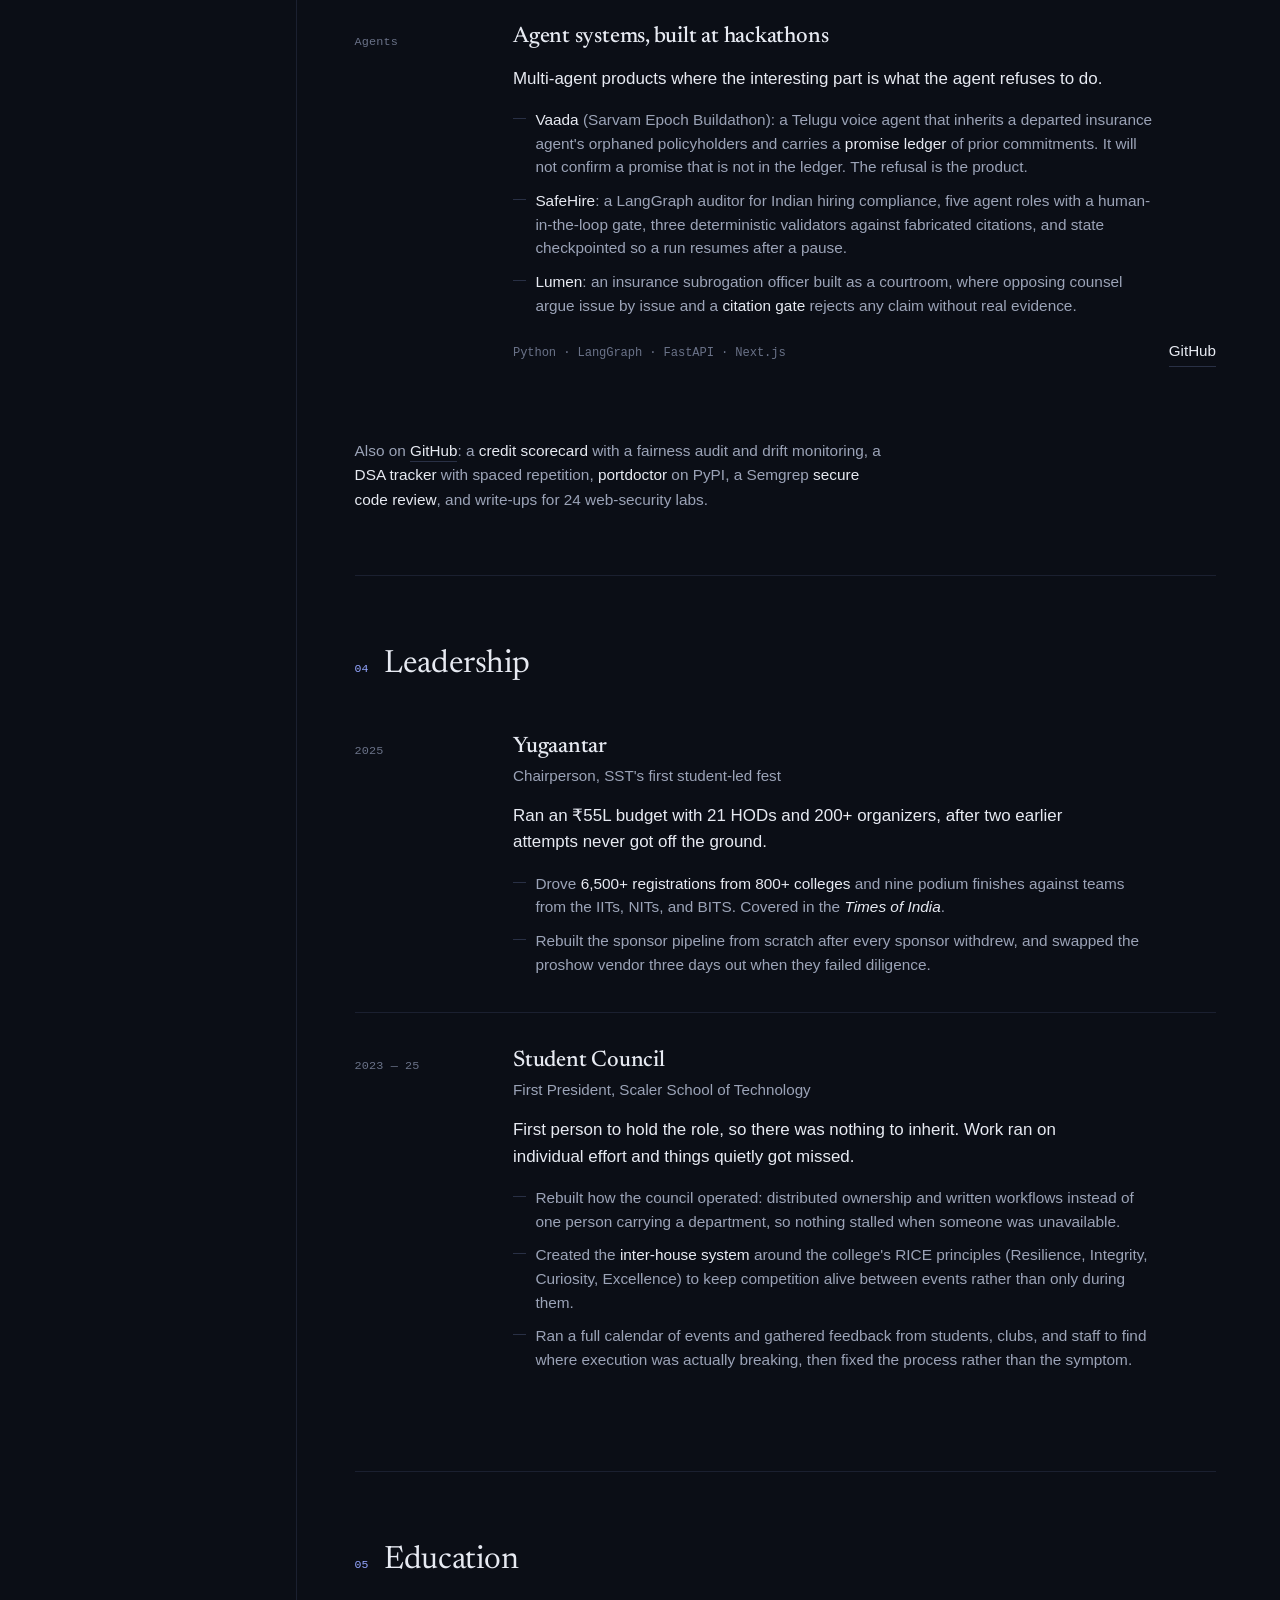
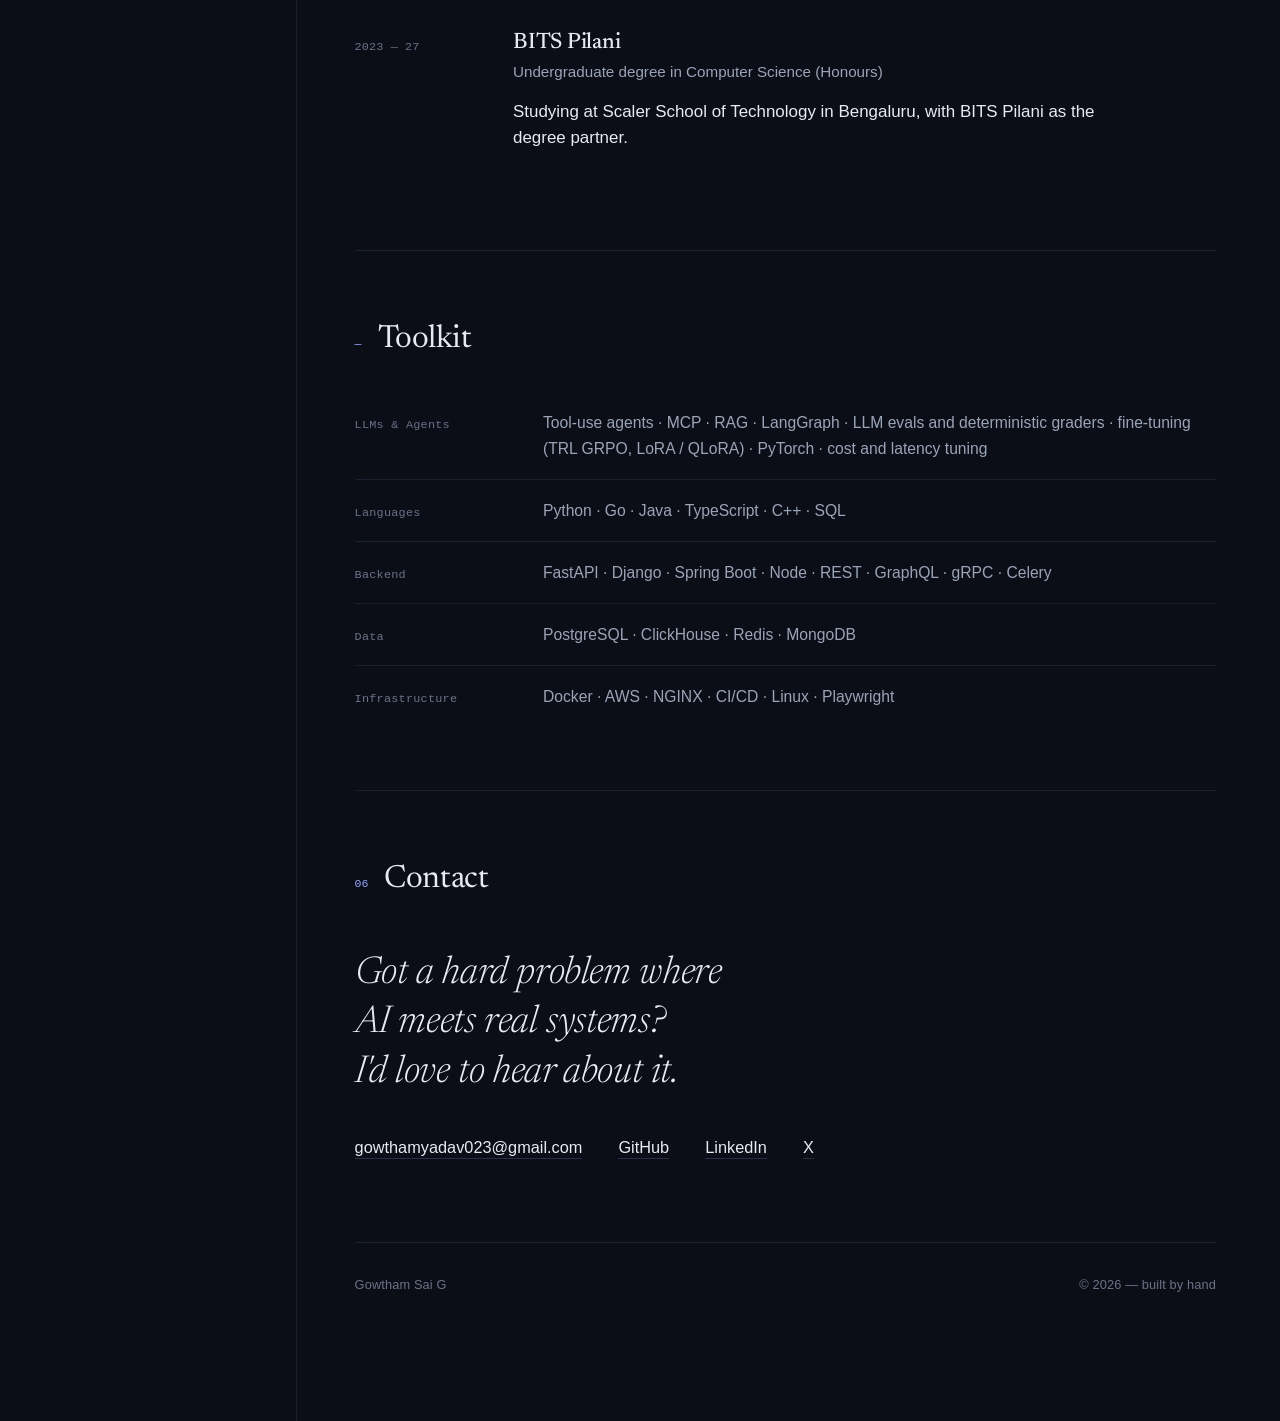
==== commit 09a1756c: "Add general one-page resume, expand Student Council leadership, mark Scaler as internship" ====
--- a/index.html
+++ b/index.html
@@ -87,7 +87,7 @@
           <p class="entry__margin">Jan — May 2026</p>
           <div class="entry__main">
             <h3 class="entry__org">Scaler AI Labs</h3>
-            <p class="entry__role">AI Engineer · clients: OpenAI, xAI, Meta</p>
+            <p class="entry__role">AI Engineer, Internship · clients: OpenAI, xAI, Meta</p>
             <p class="entry__lead">
               Built reinforcement-learning environments and LLM infrastructure delivered
               straight to frontier-lab clients.
@@ -309,9 +309,14 @@
             <h3 class="entry__org">Student Council</h3>
             <p class="entry__role">First President, Scaler School of Technology</p>
             <p class="entry__lead">
-              Designed the council from nothing: selection process, charter, and a succession
-              plan, so it kept running after me.
-            </p>
+              First person to hold the role, so there was nothing to inherit. Work ran on
+              individual effort and things quietly got missed.
+            </p>
+            <ul class="entry__notes">
+              <li>Rebuilt how the council operated: distributed ownership and written workflows instead of one person carrying a department, so nothing stalled when someone was unavailable.</li>
+              <li>Created the <strong>inter-house system</strong> around the college's RICE principles (Resilience, Integrity, Curiosity, Excellence) to keep competition alive between events rather than only during them.</li>
+              <li>Ran a full calendar of events and gathered feedback from students, clubs, and staff to find where execution was actually breaking, then fixed the process rather than the symptom.</li>
+            </ul>
           </div>
         </article>
       </section>
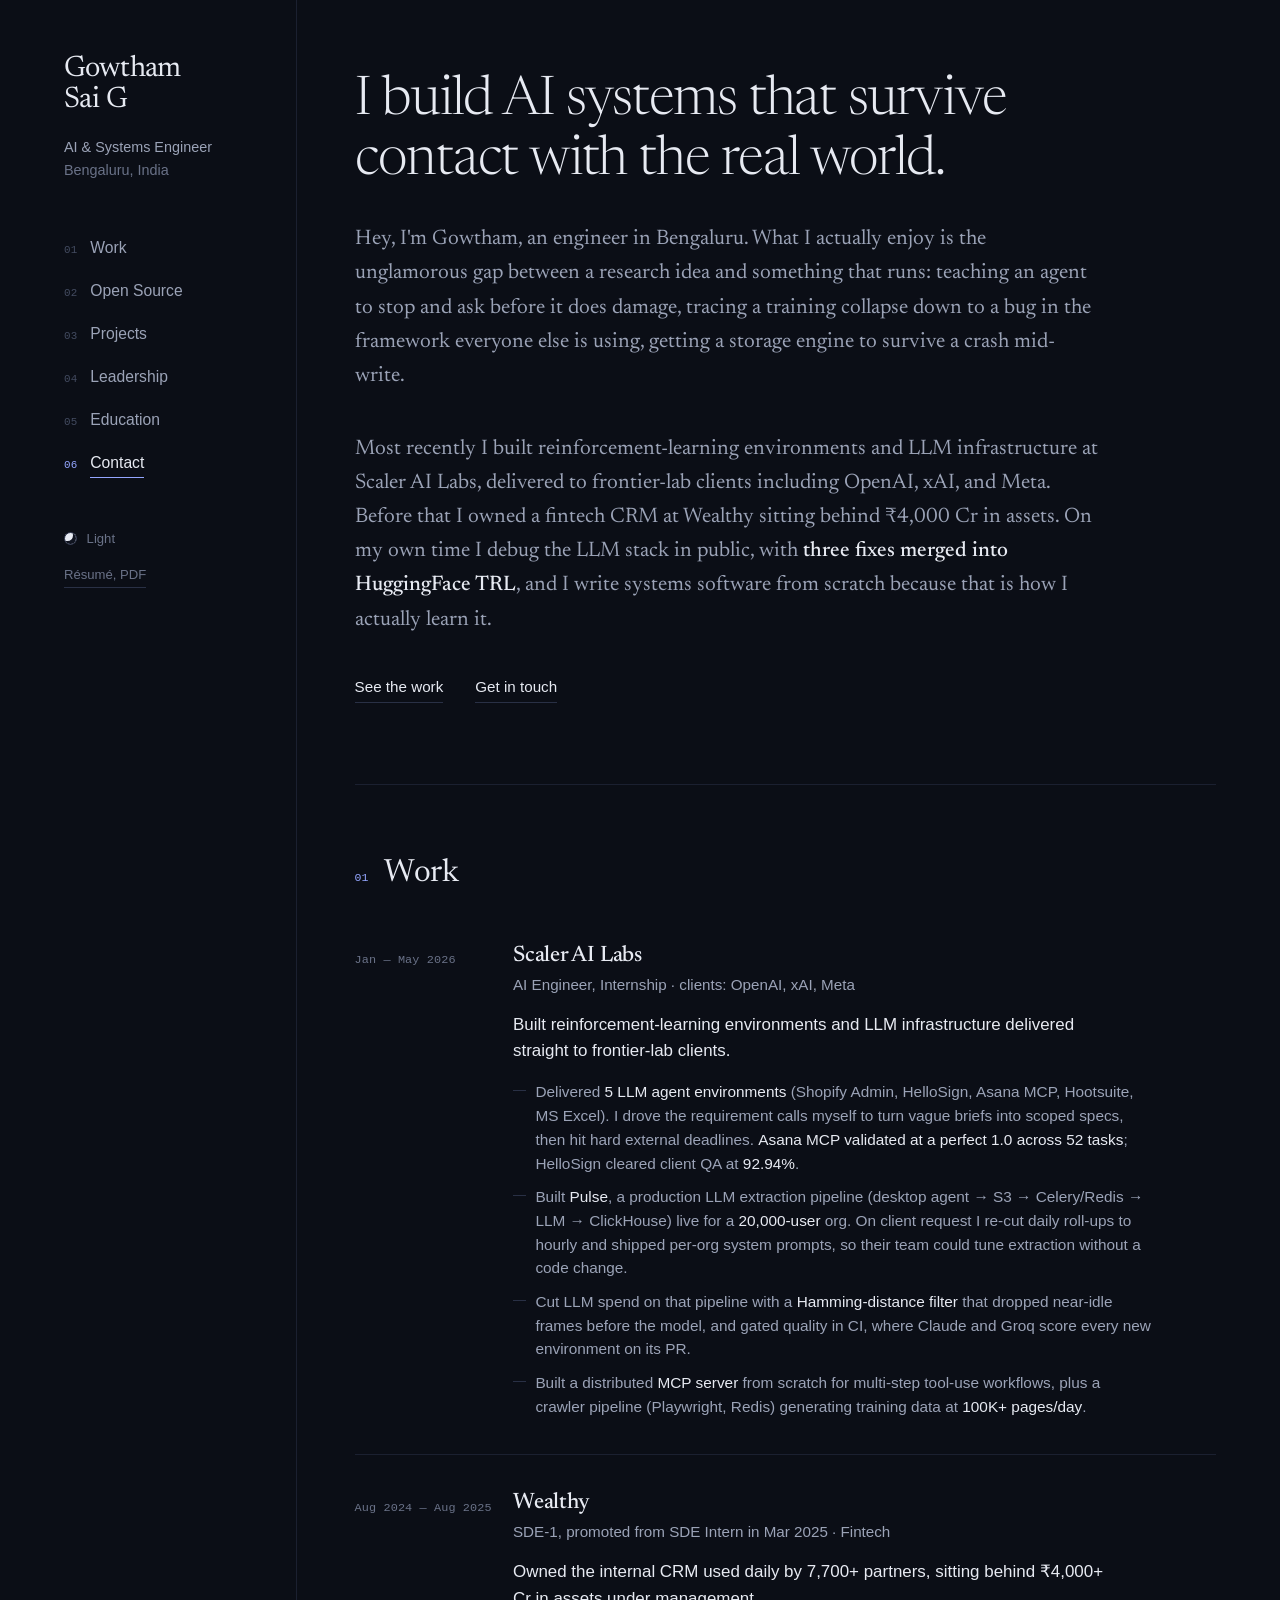
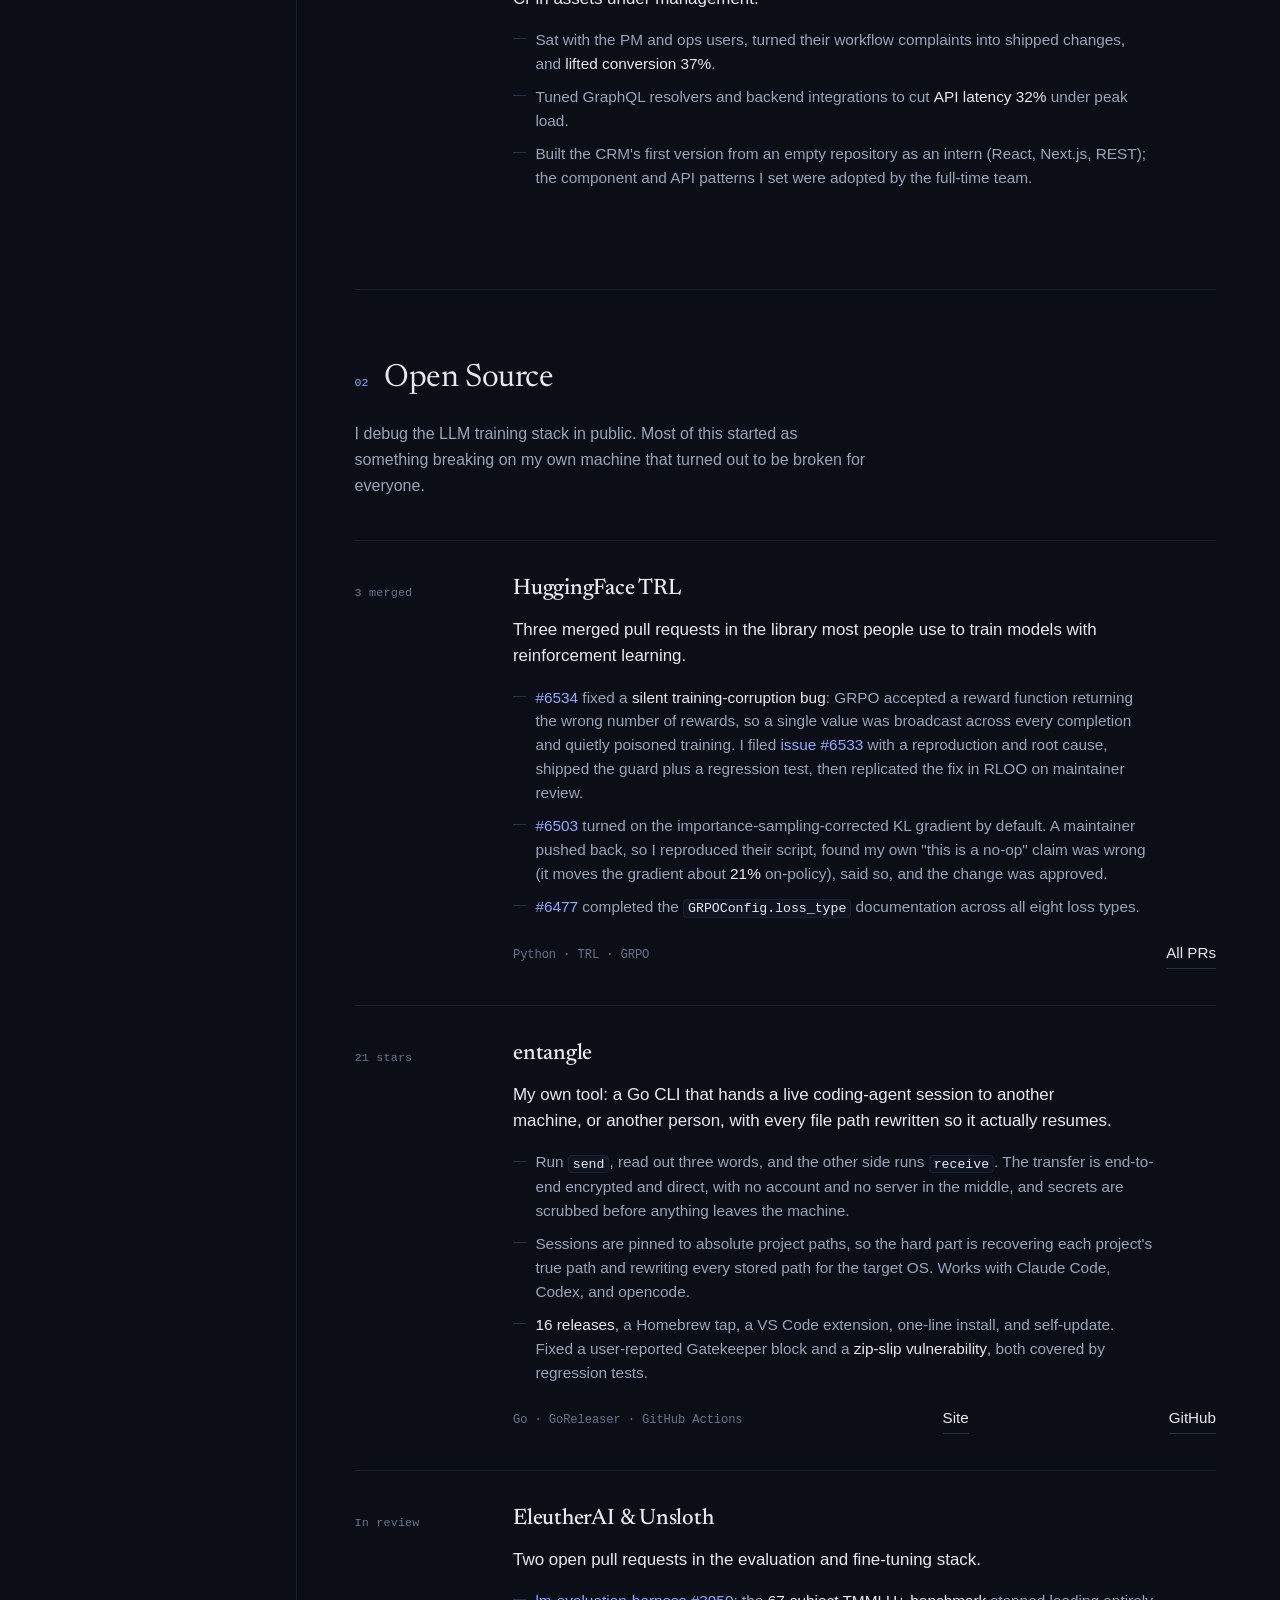
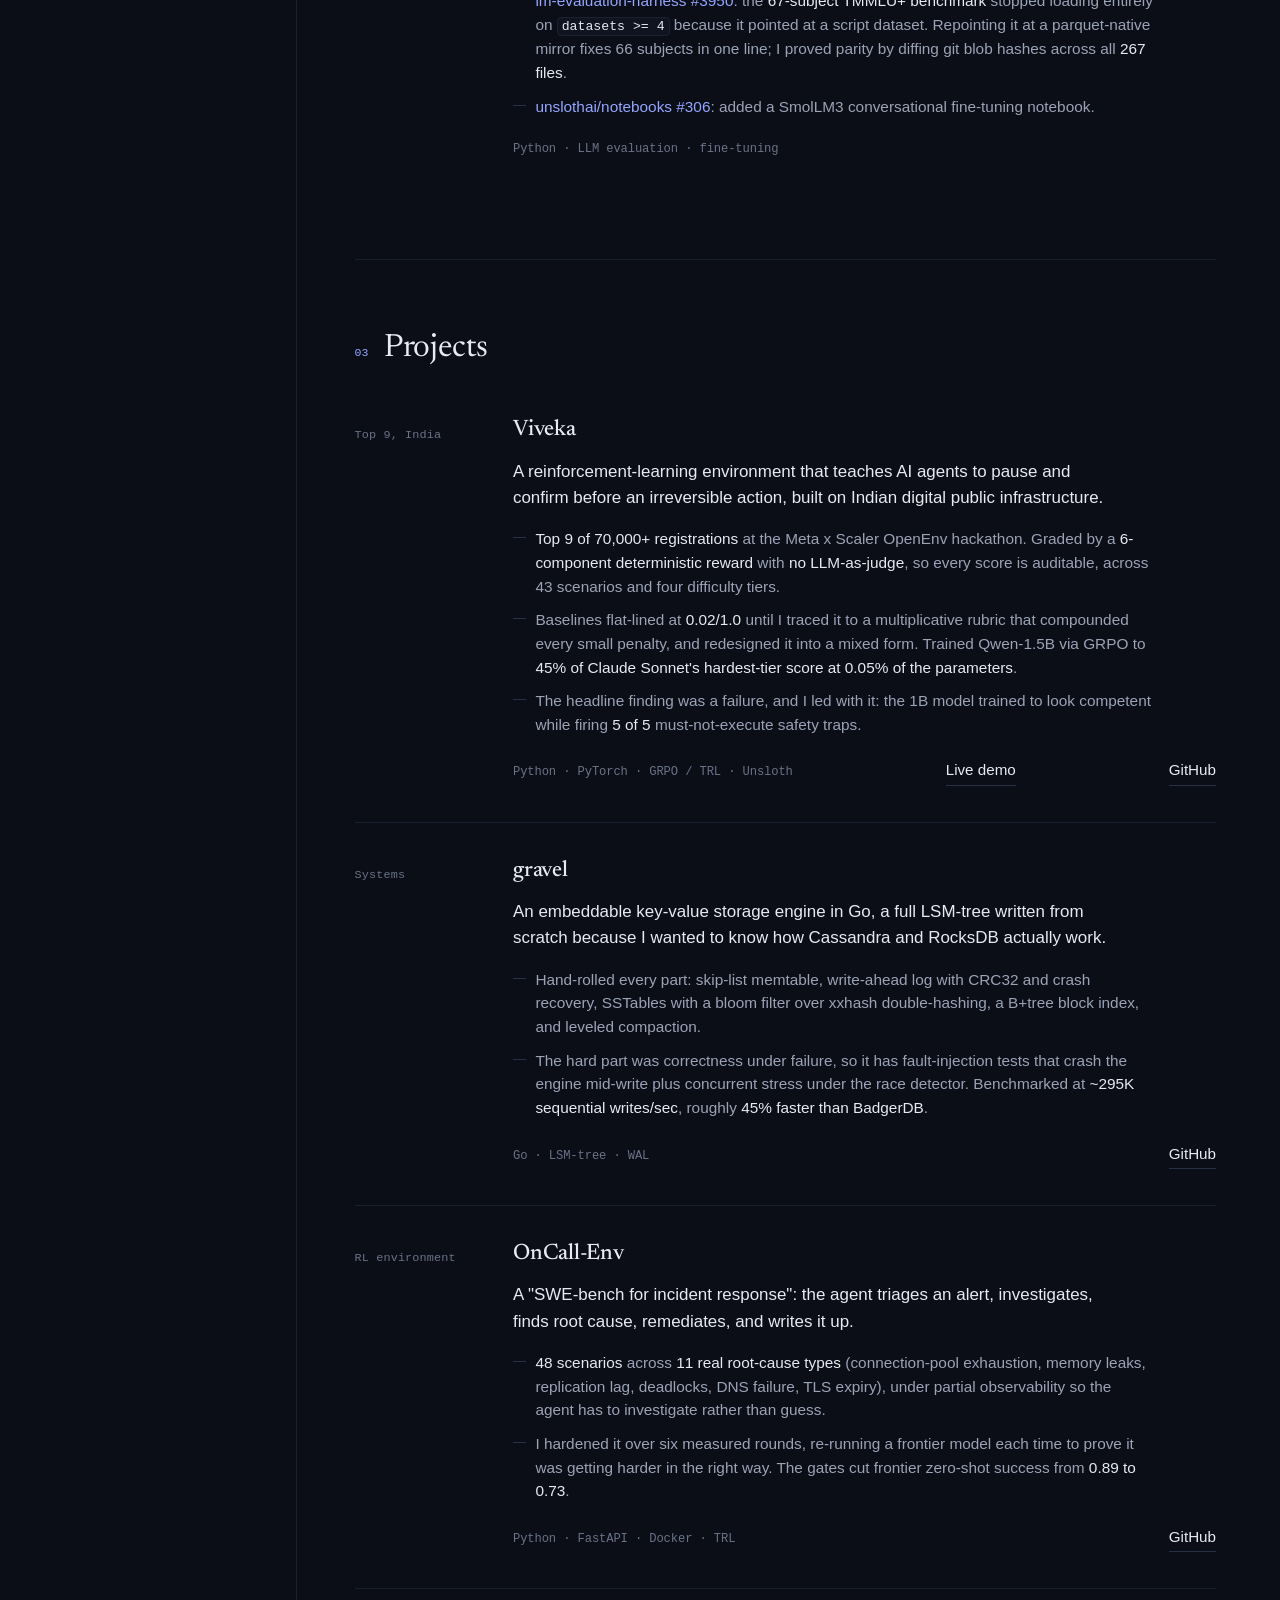
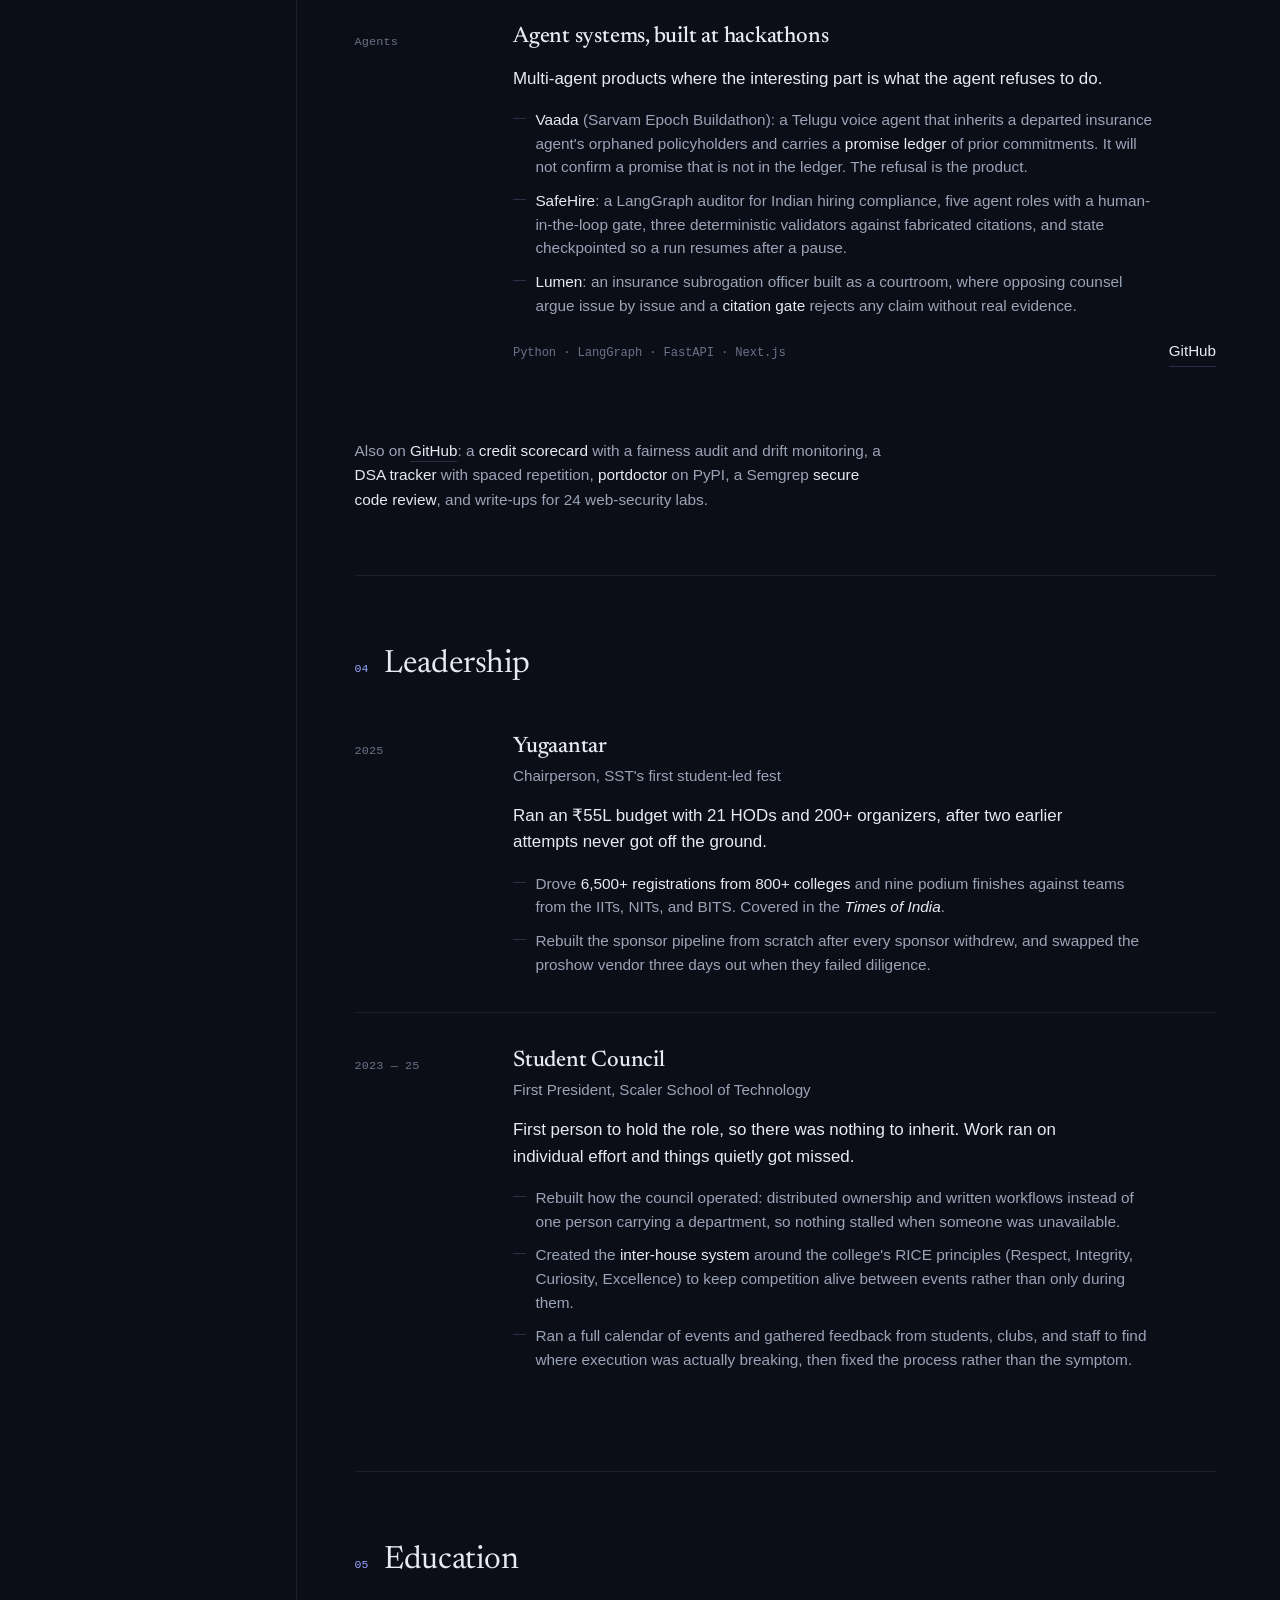
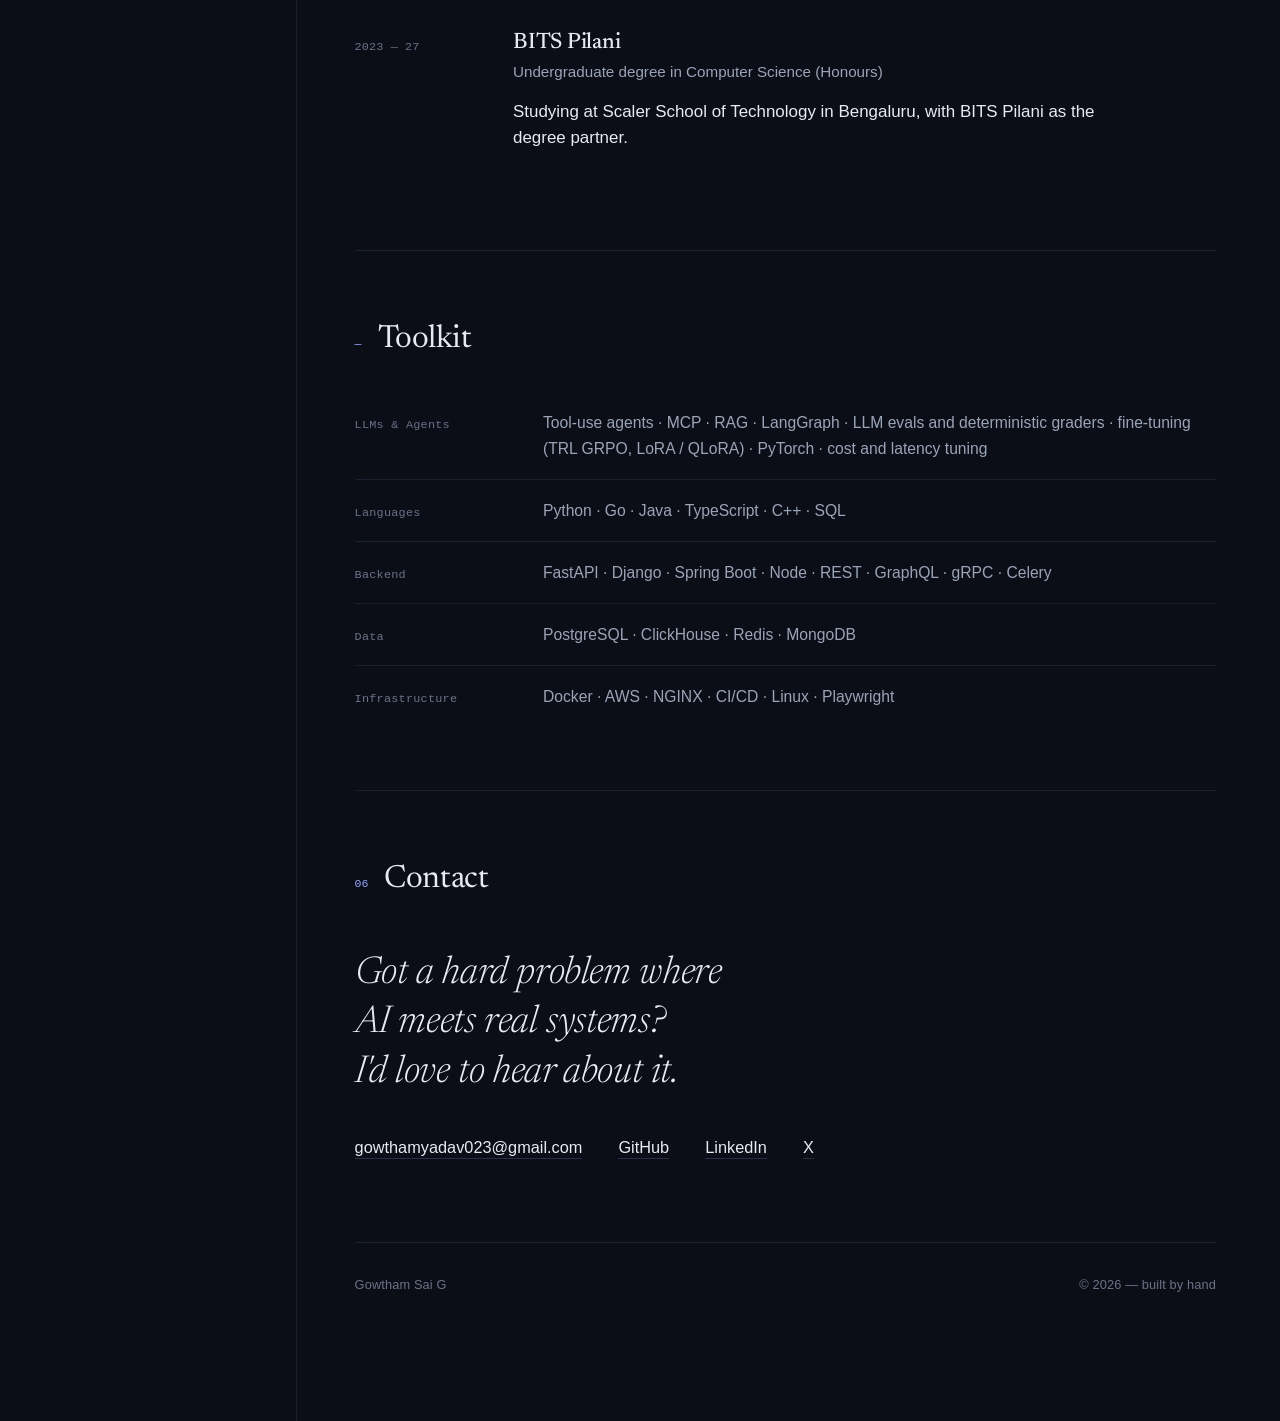
==== commit 499a30a8: "Fixed RICE" ====
--- a/index.html
+++ b/index.html
@@ -314,7 +314,7 @@
             </p>
             <ul class="entry__notes">
               <li>Rebuilt how the council operated: distributed ownership and written workflows instead of one person carrying a department, so nothing stalled when someone was unavailable.</li>
-              <li>Created the <strong>inter-house system</strong> around the college's RICE principles (Resilience, Integrity, Curiosity, Excellence) to keep competition alive between events rather than only during them.</li>
+              <li>Created the <strong>inter-house system</strong> around the college's RICE principles (Respect, Integrity, Curiosity, Excellence) to keep competition alive between events rather than only during them.</li>
               <li>Ran a full calendar of events and gathered feedback from students, clubs, and staff to find where execution was actually breaking, then fixed the process rather than the symptom.</li>
             </ul>
           </div>
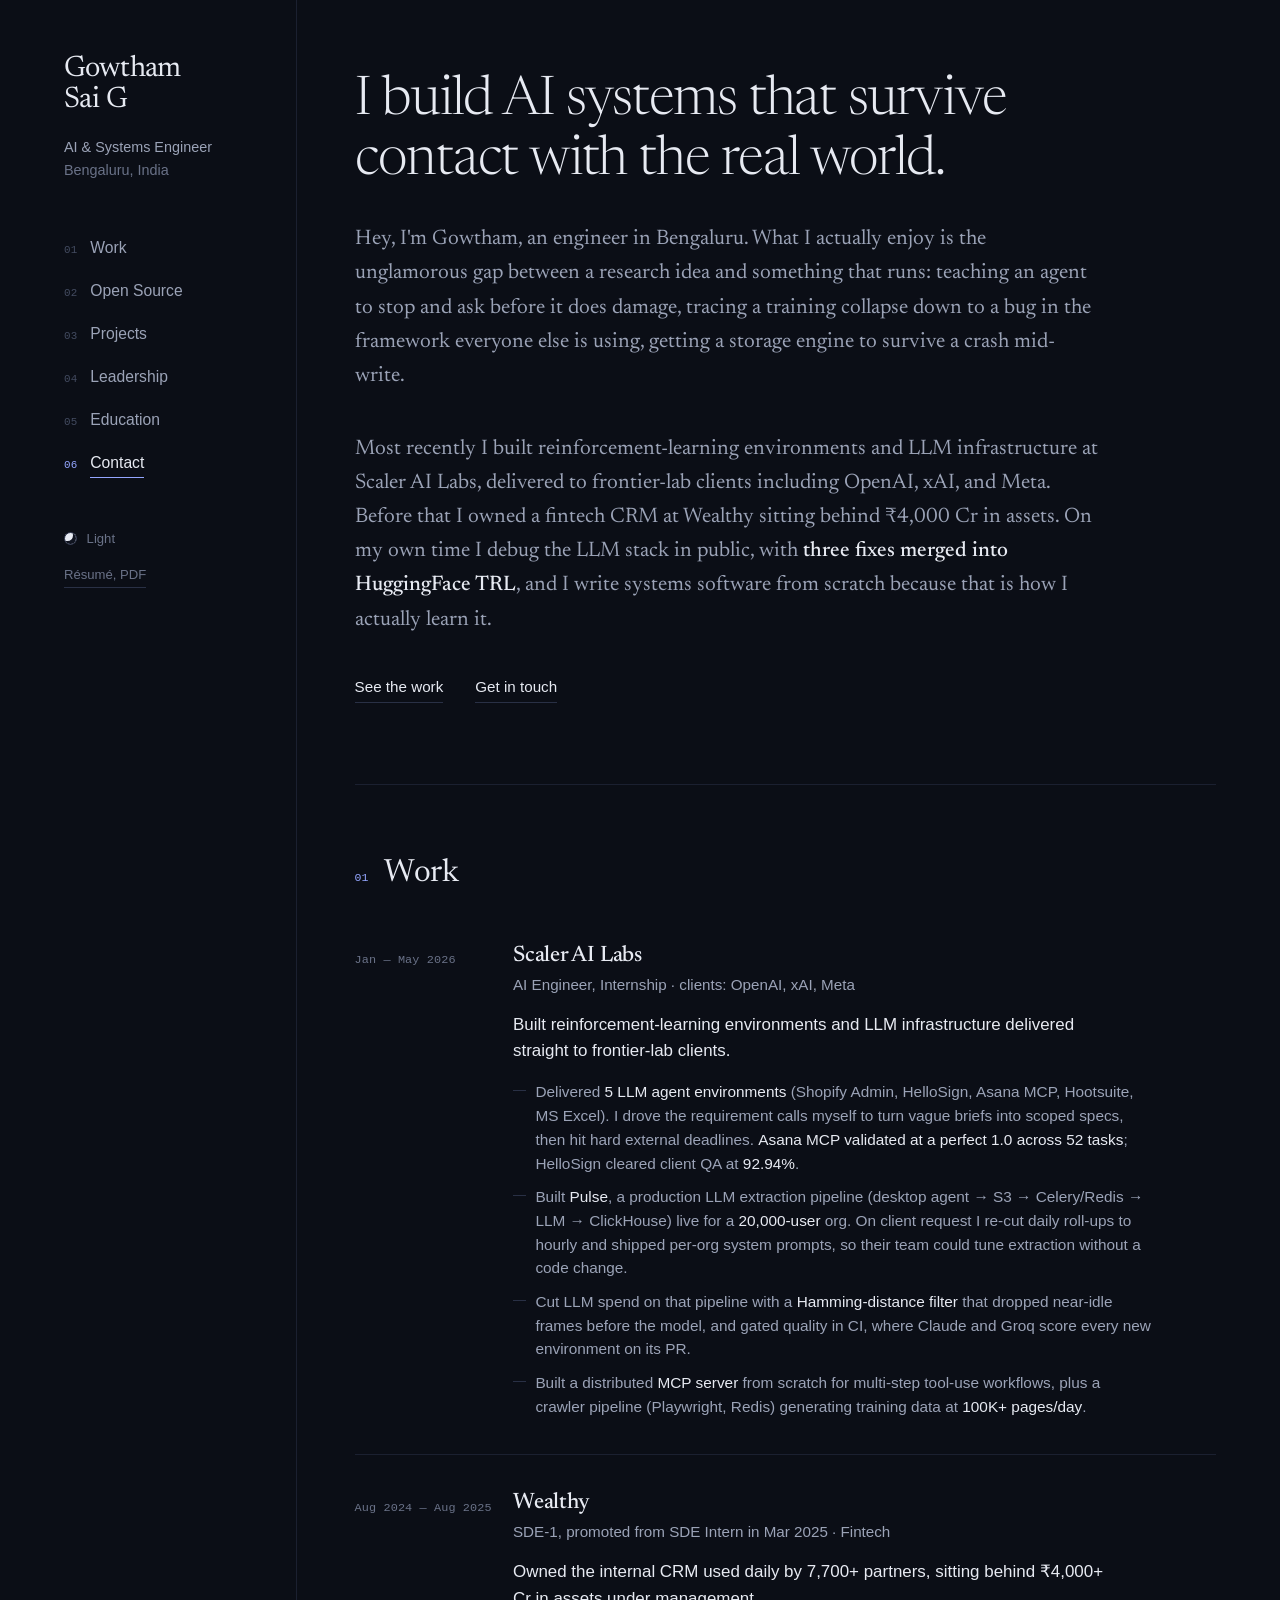
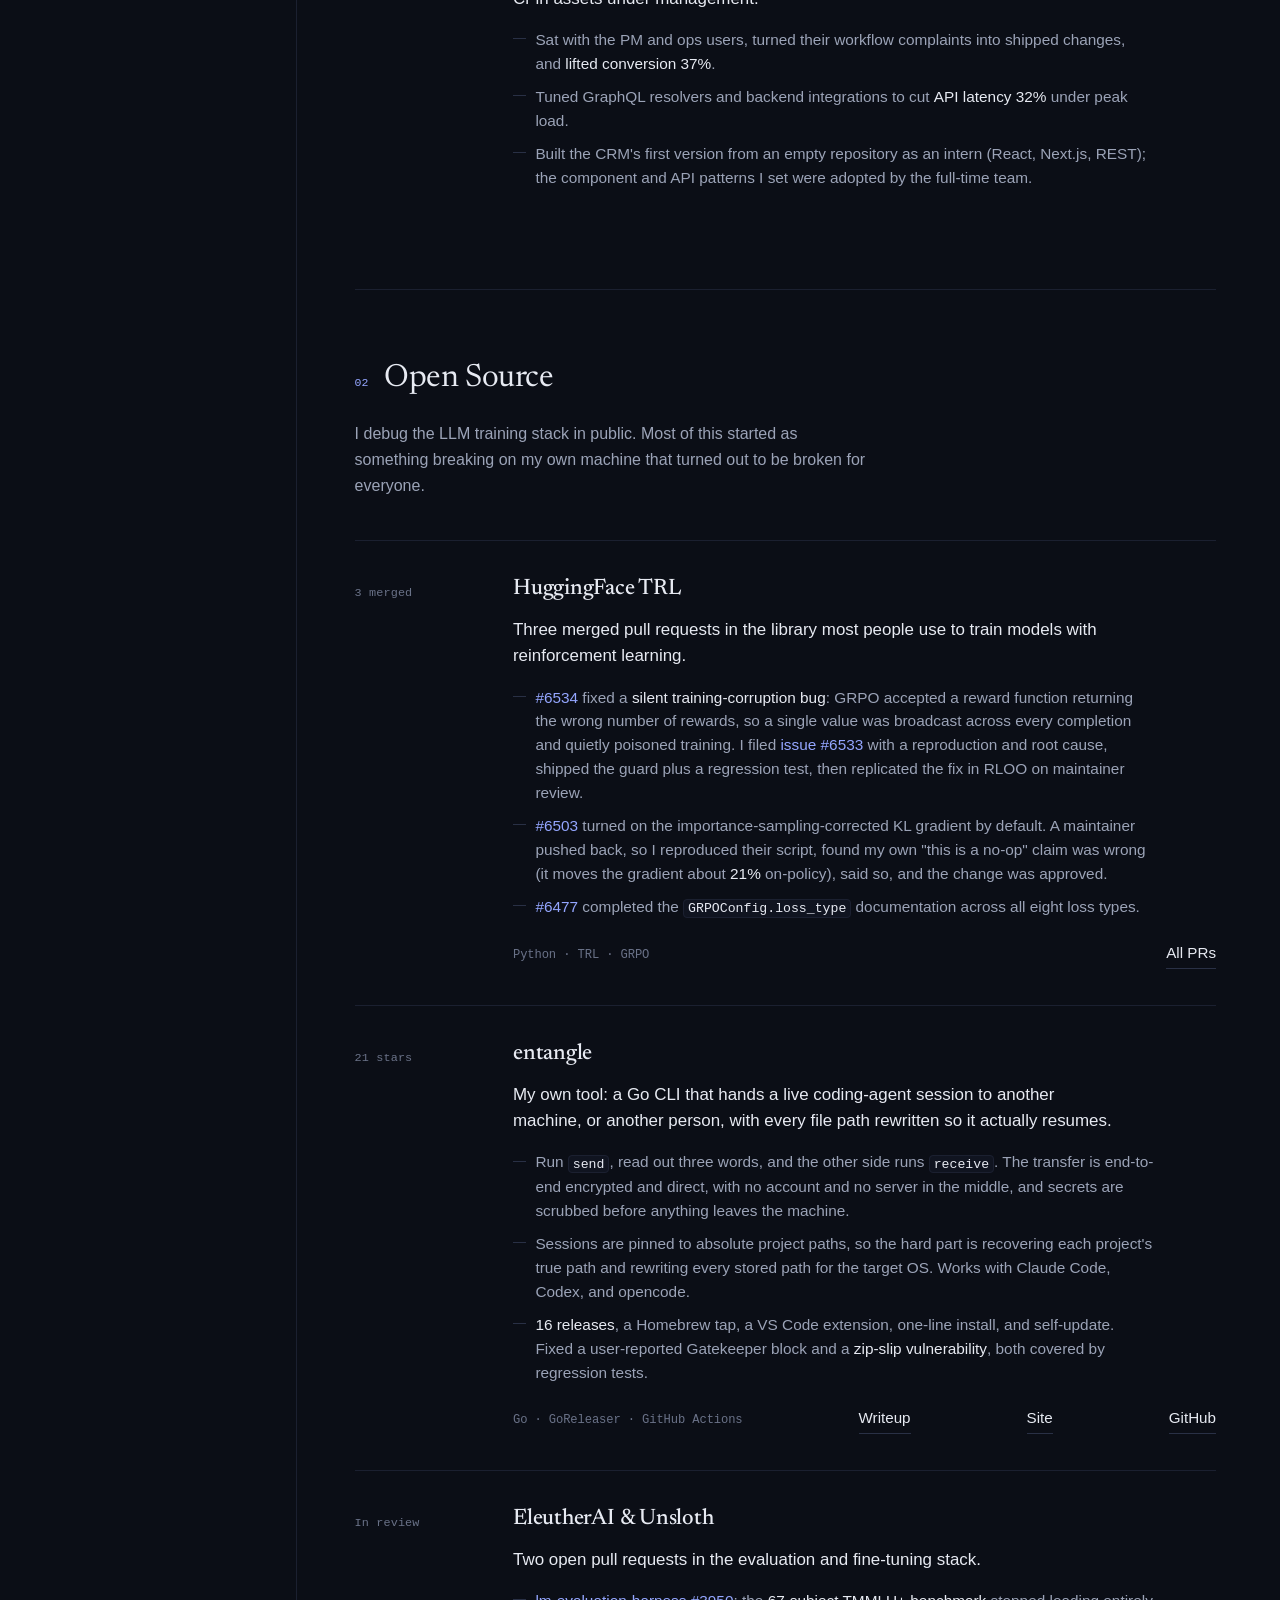
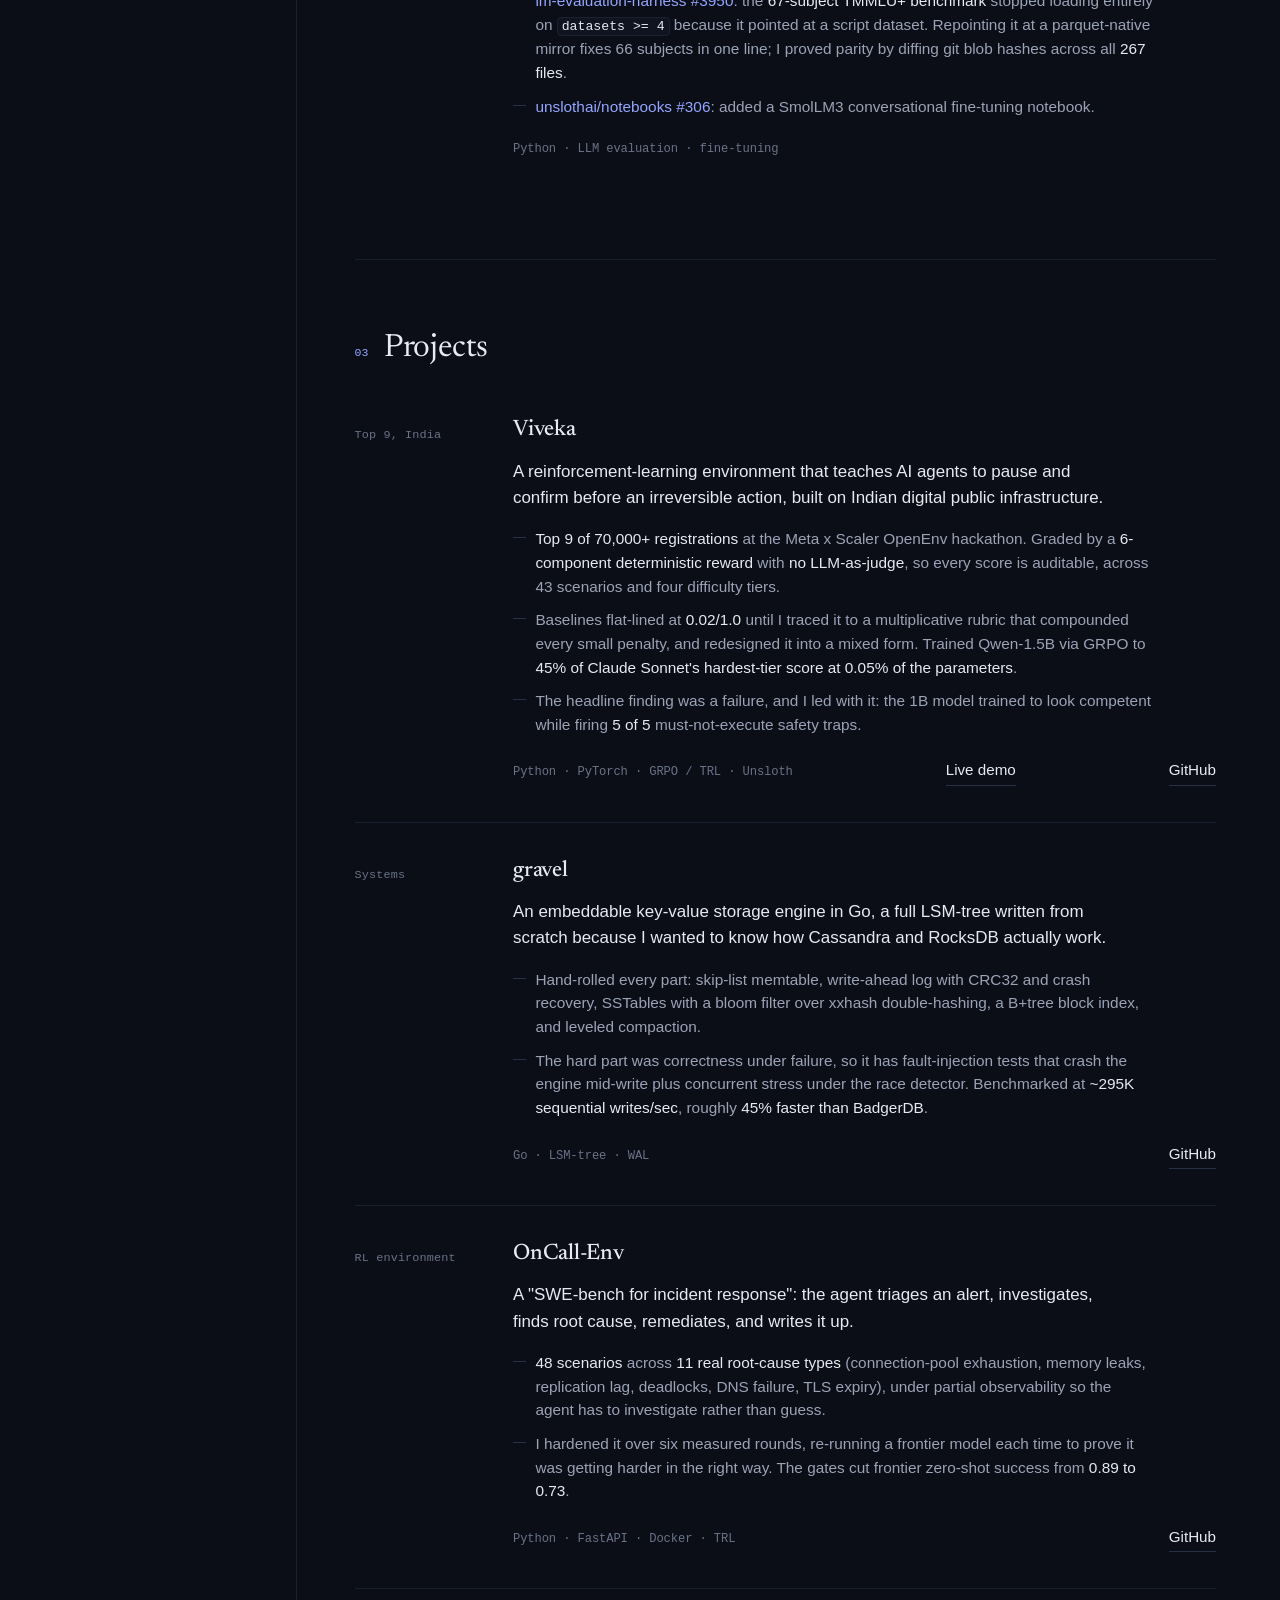
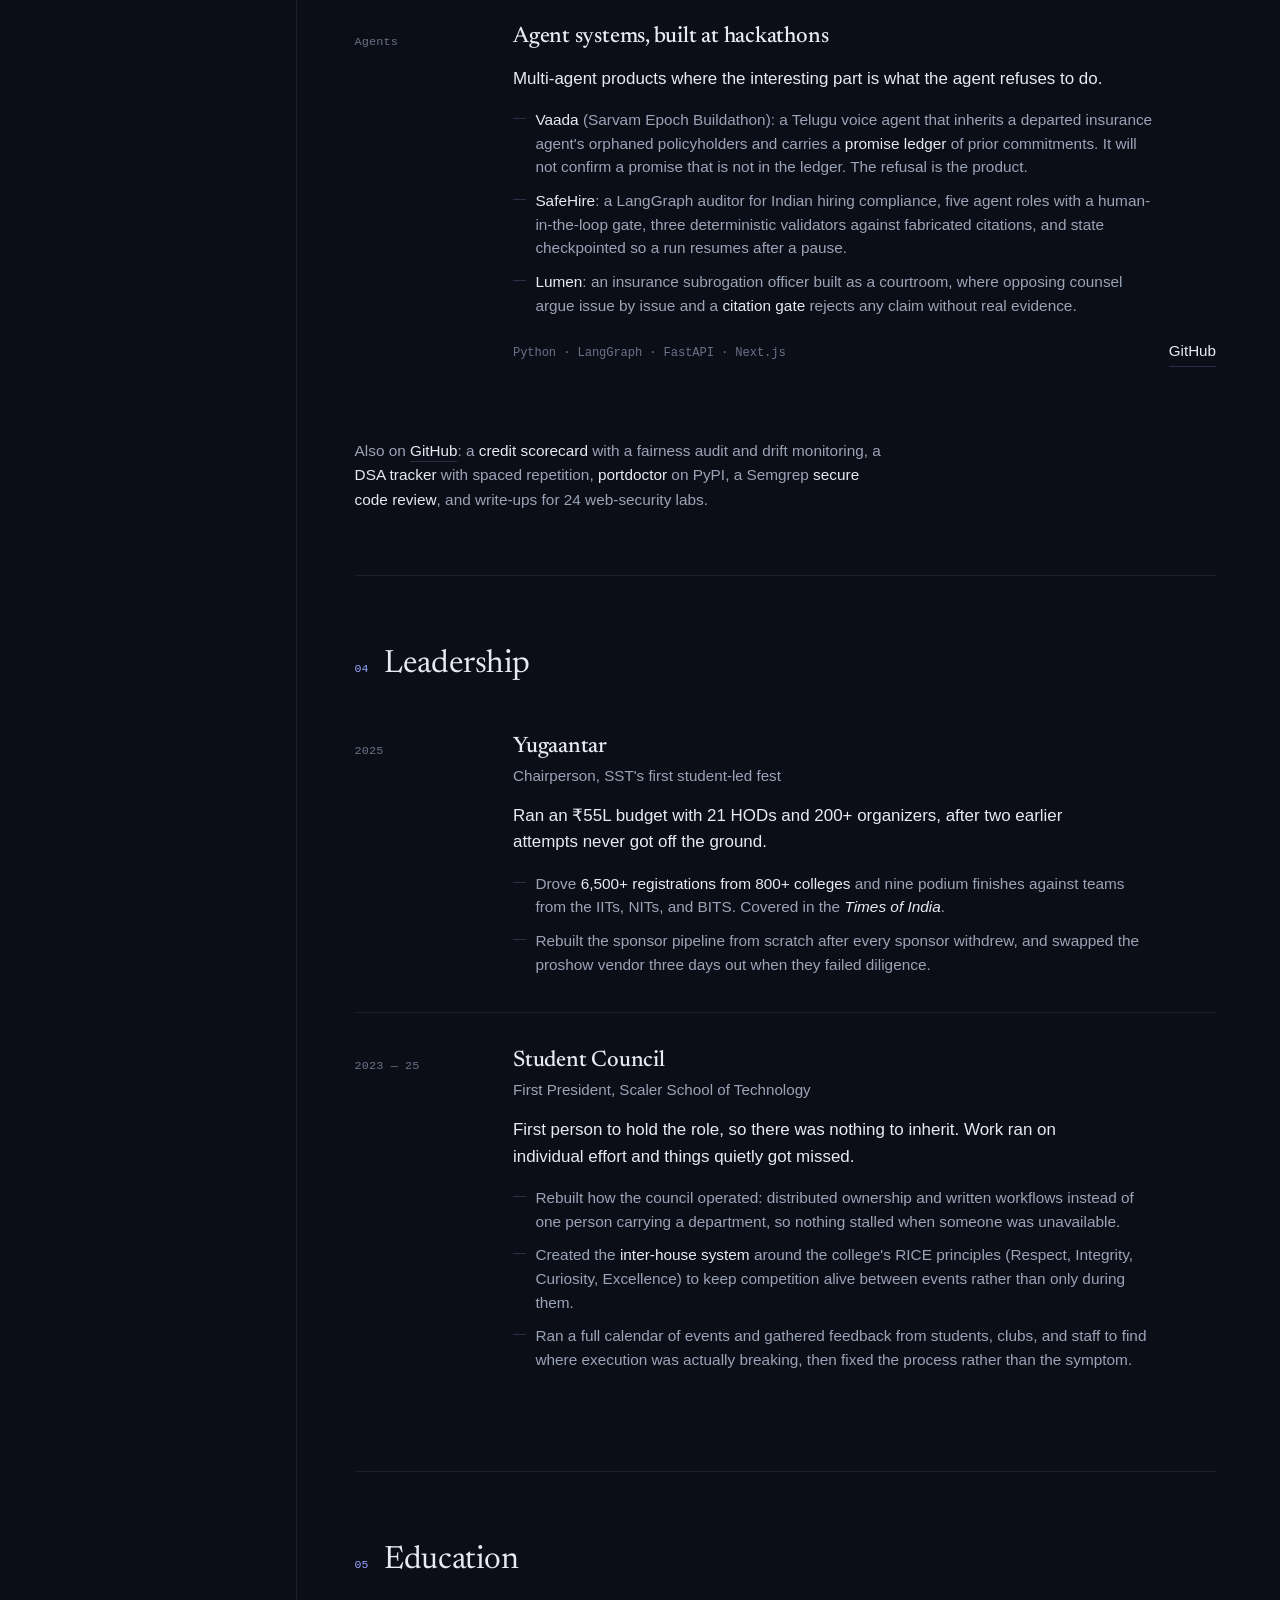
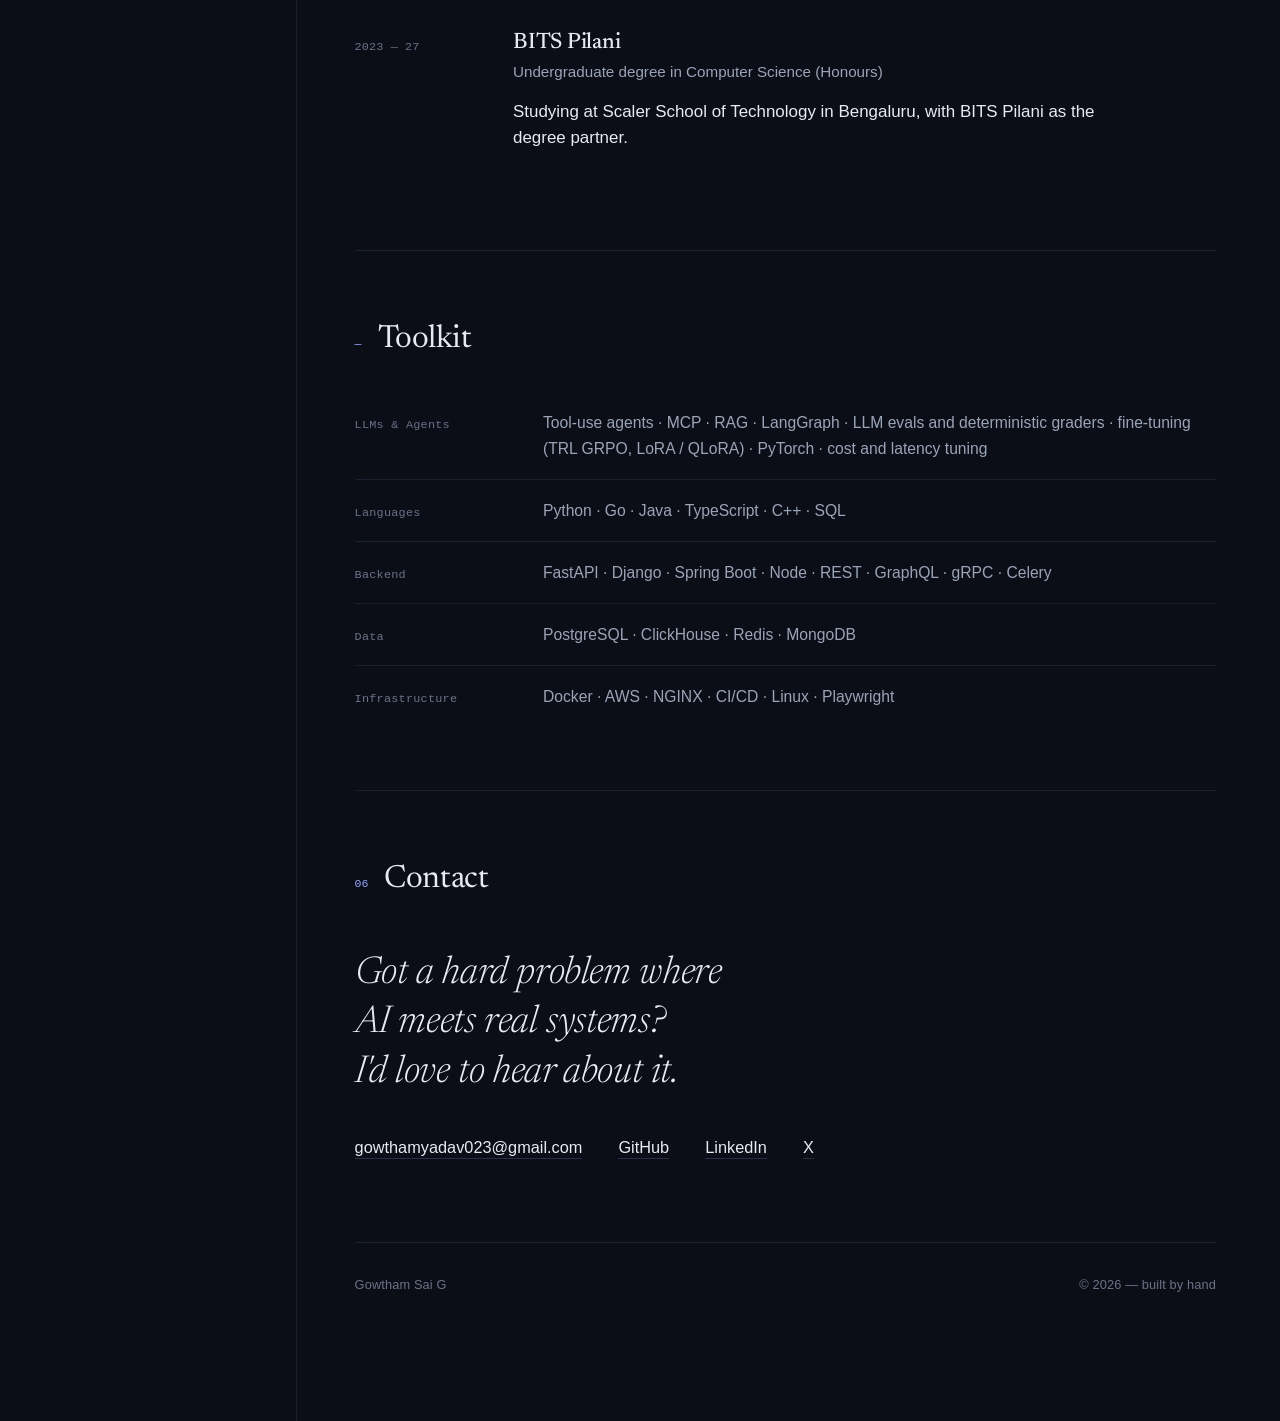
==== commit 0292a5ca: "Add the writeup on moving Claude Code sessions between machines New post at /blog/claude-code-sessio" ====
--- a/index.html
+++ b/index.html
@@ -165,6 +165,7 @@
             </ul>
             <p class="entry__foot">
               <span class="entry__tech">Go · GoReleaser · GitHub Actions</span>
+              <a class="link" href="/blog/claude-code-sessions-between-machines/">Writeup</a>
               <a class="link" href="https://gowthamsai.in/entangle/">Site</a>
               <a class="link" href="https://github.com/gowtham-sai-yadav/entangle" target="_blank" rel="noopener">GitHub</a>
             </p>
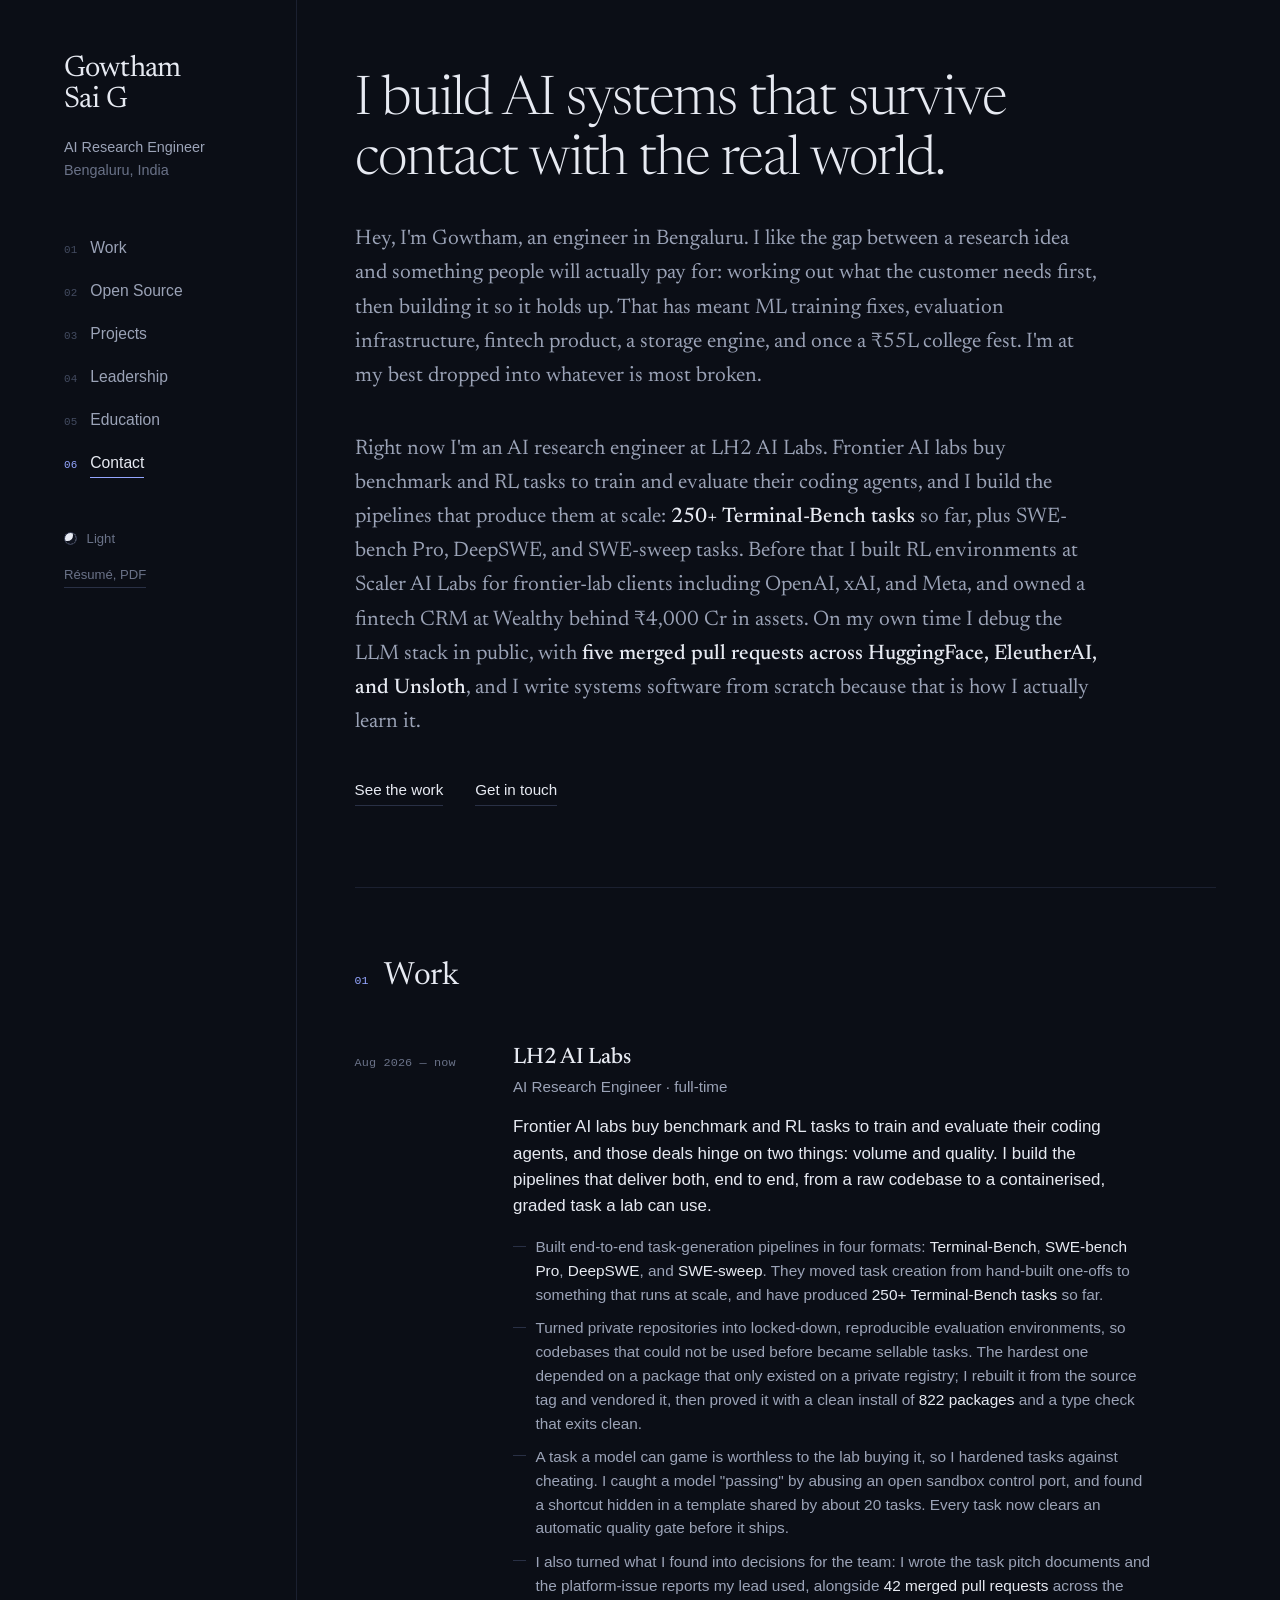
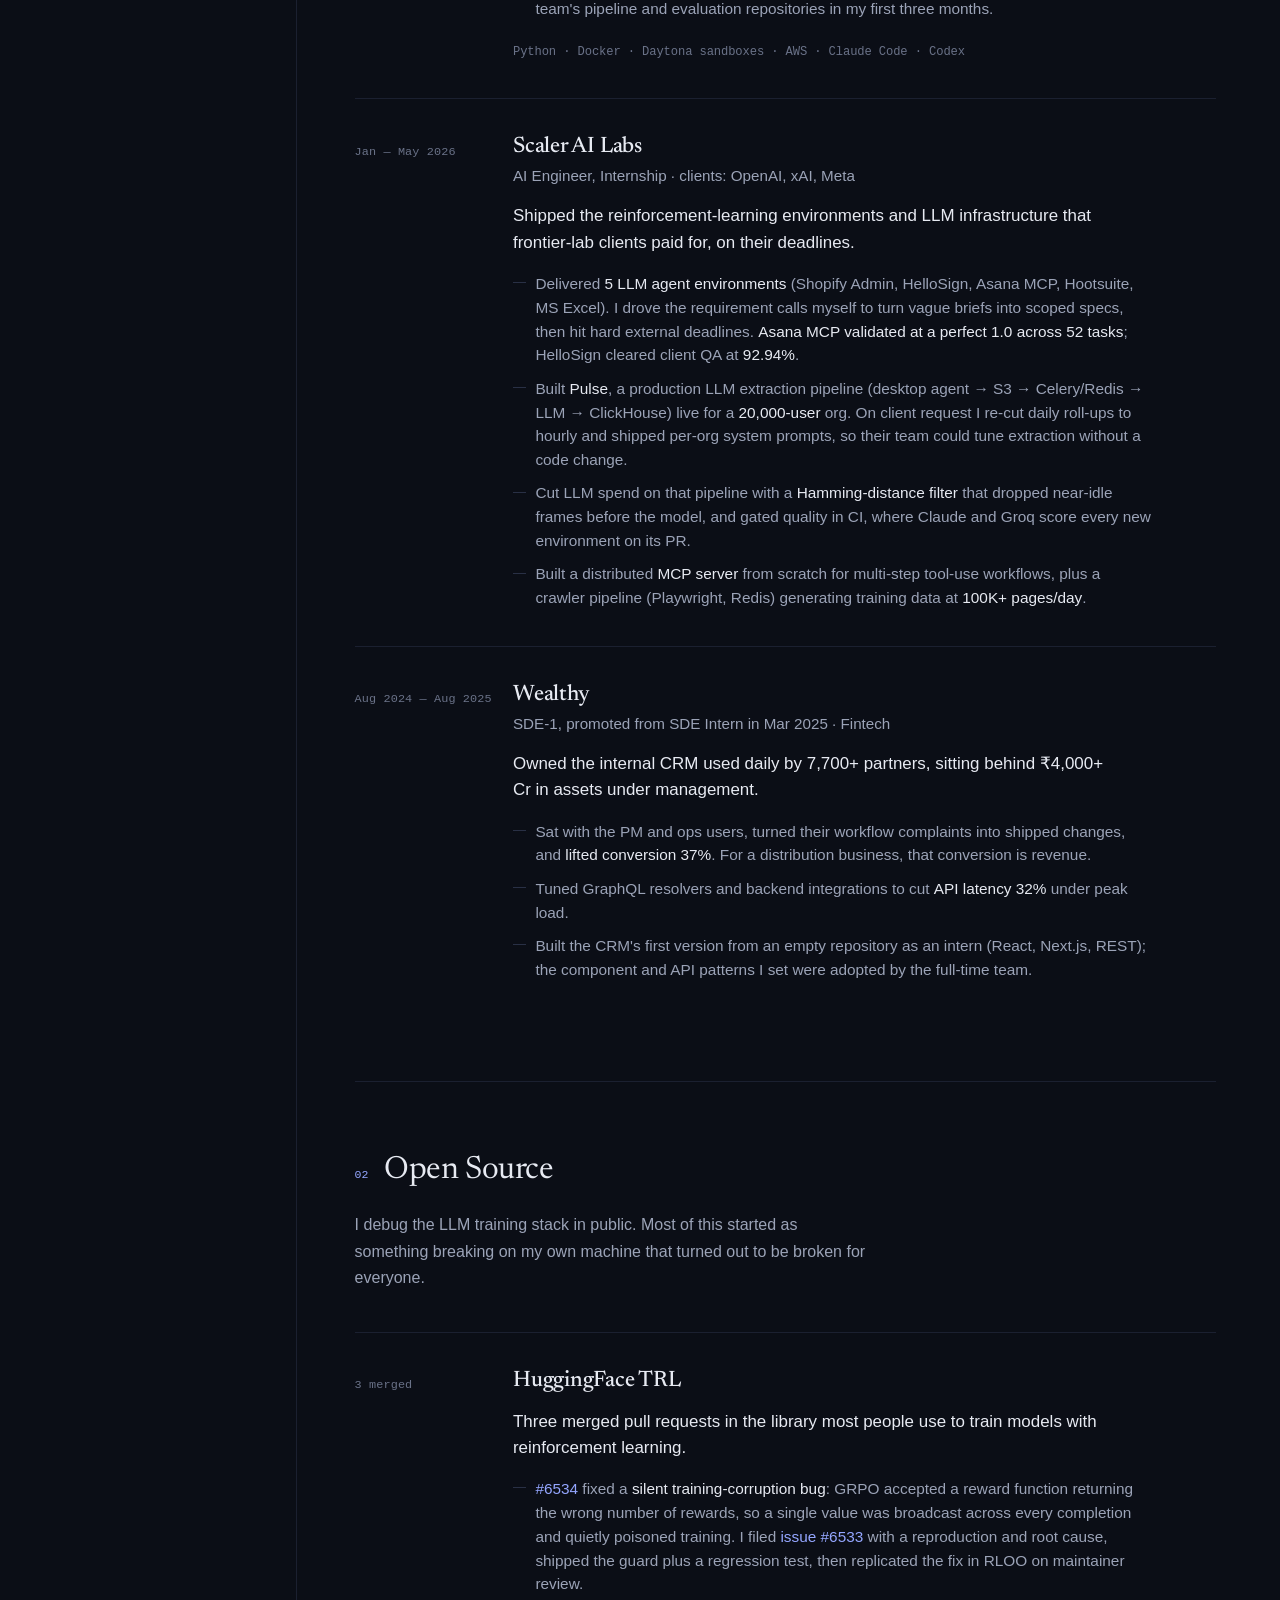
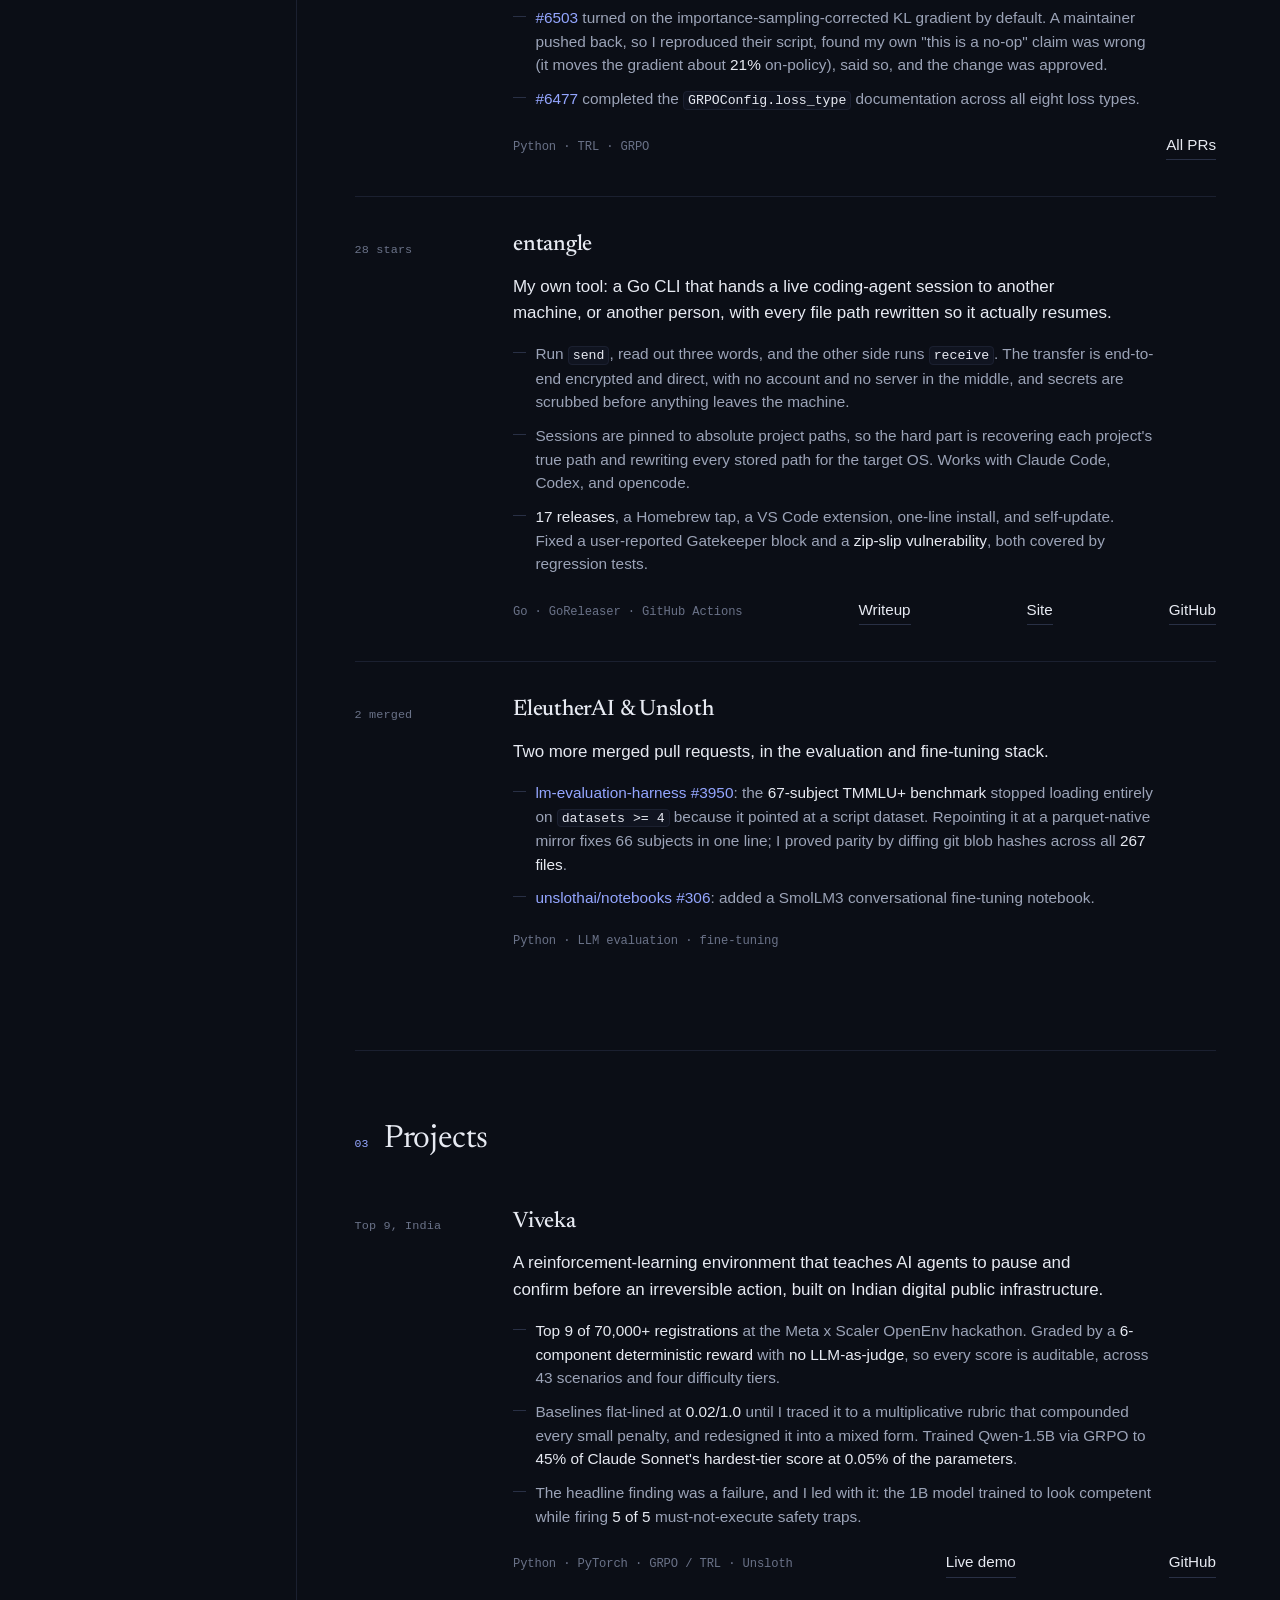
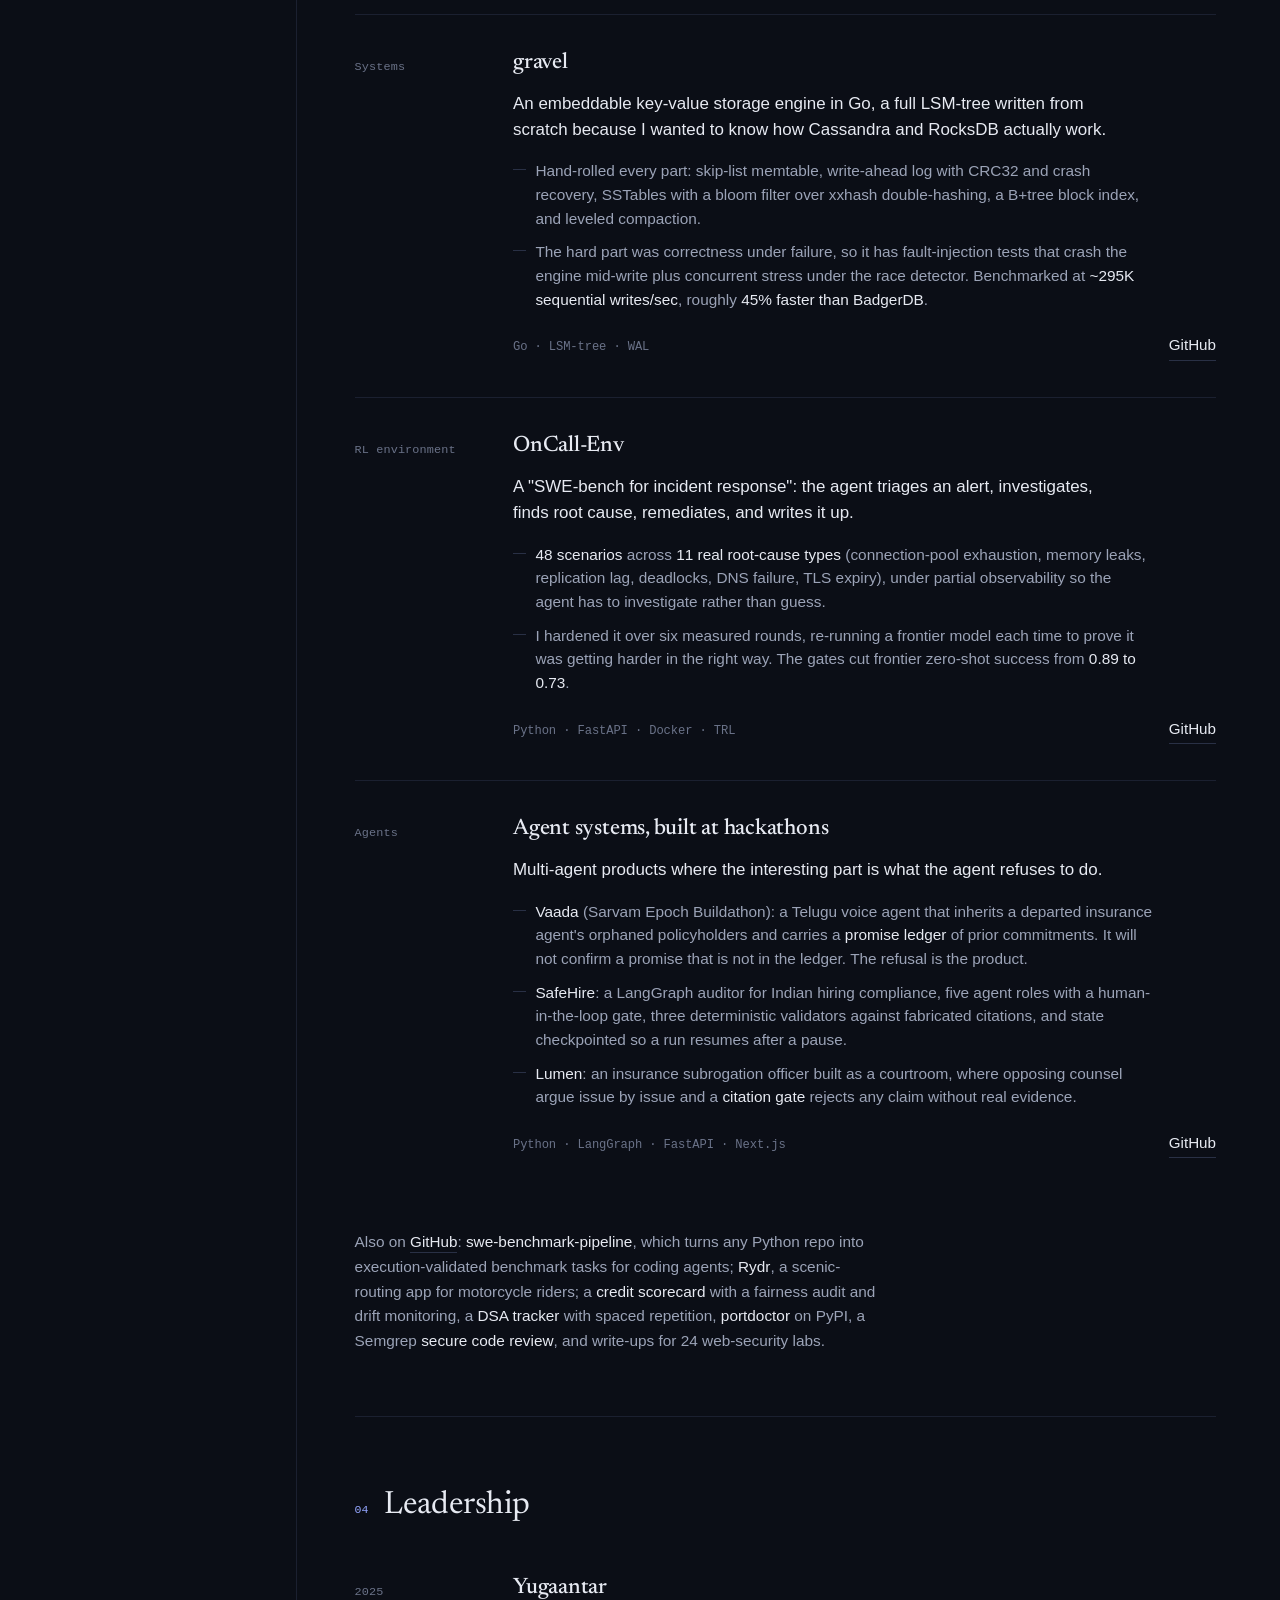
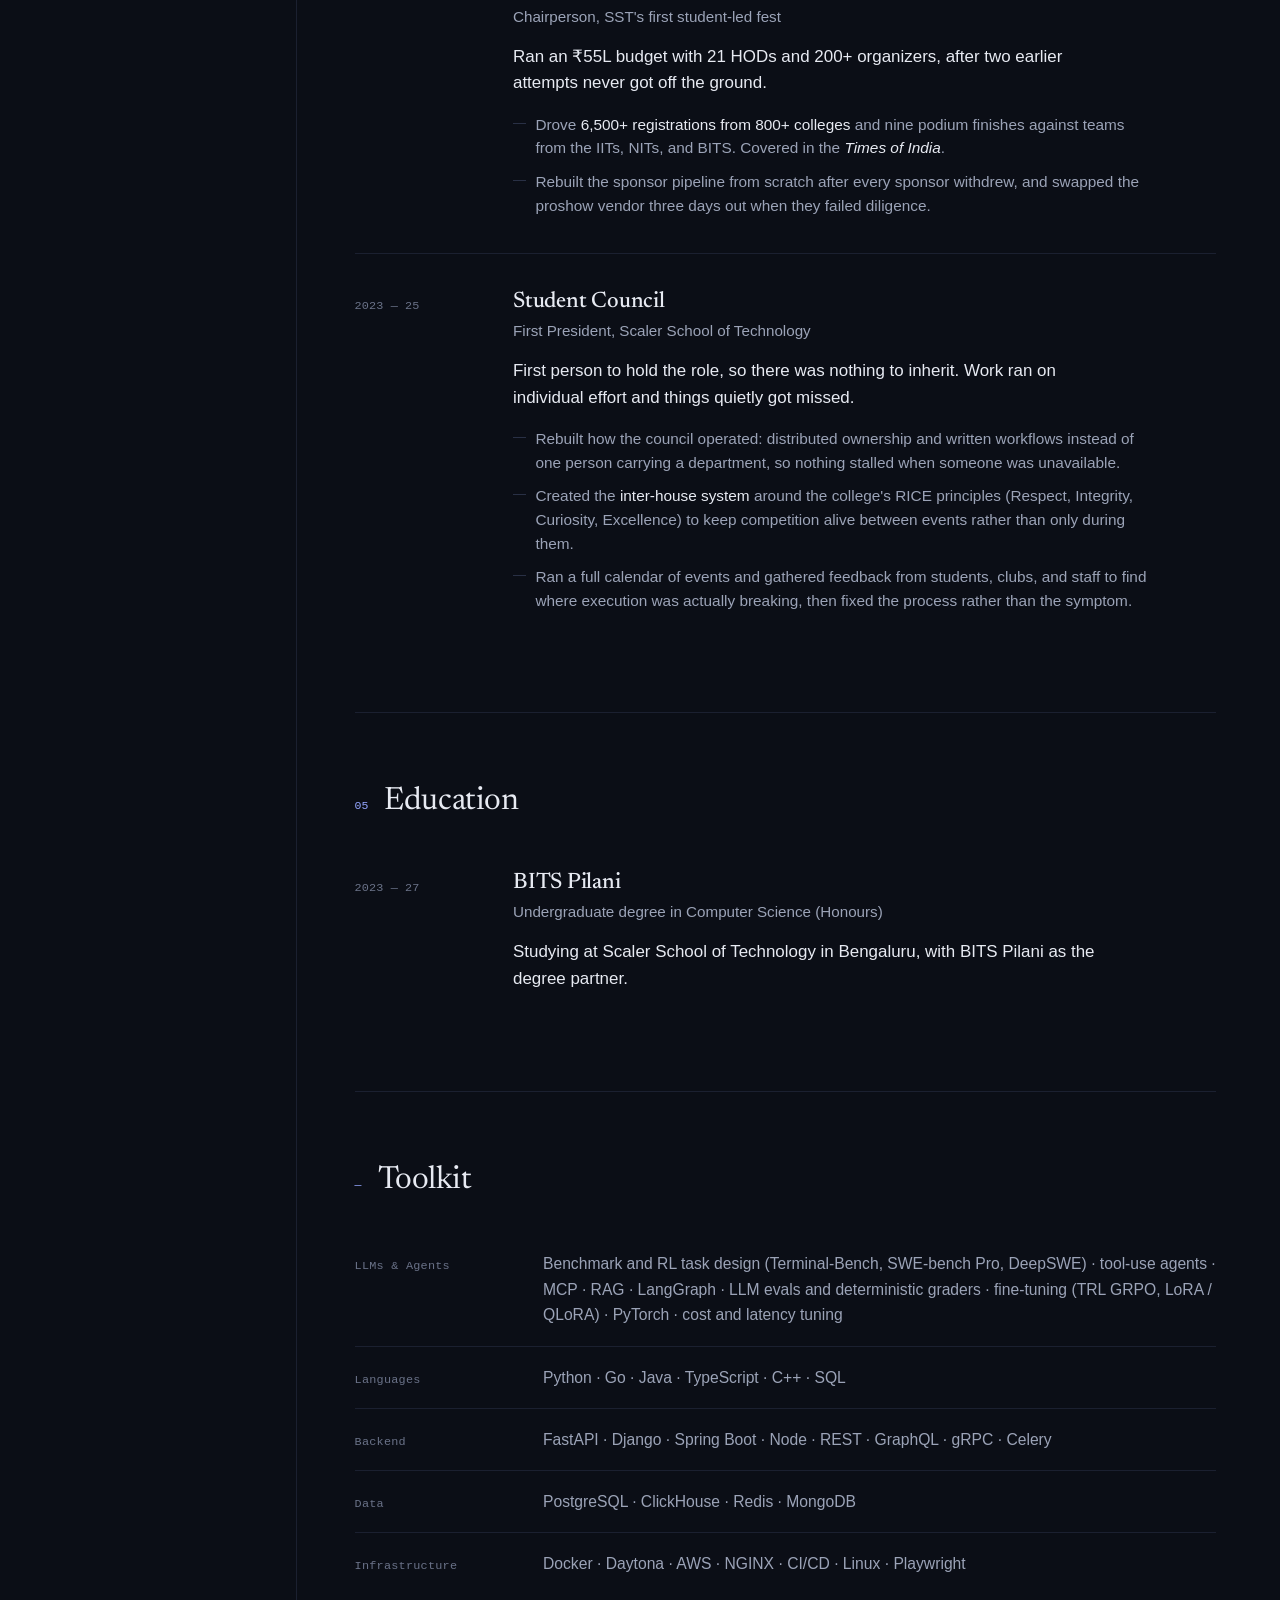
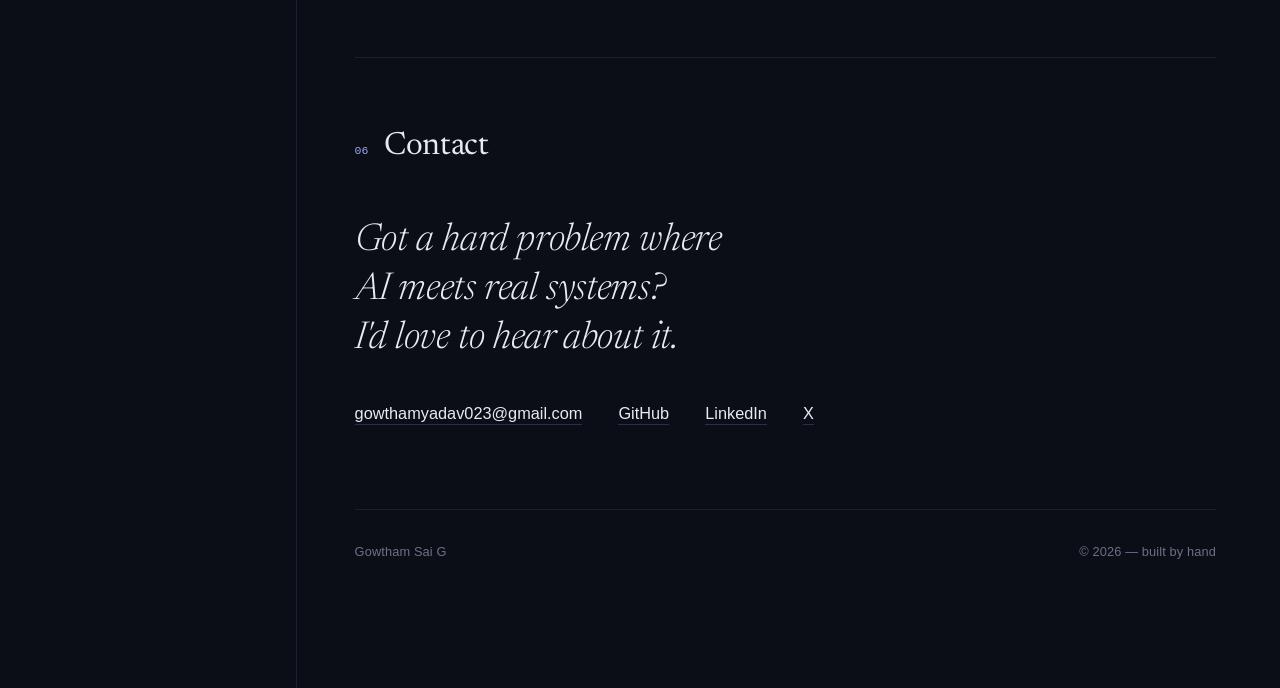
==== commit 78536651: "Add LH2 AI Labs and lead every role with impact Current role is AI Research Engineer (full-time) at " ====
--- a/index.html
+++ b/index.html
@@ -4,13 +4,13 @@
   <meta charset="utf-8" />
   <meta name="viewport" content="width=device-width, initial-scale=1" />
   <title>Gowtham Sai G</title>
-  <meta name="description" content="Gowtham Sai G — AI and systems engineer. Three merged fixes in HuggingFace TRL, reinforcement-learning environments for frontier labs, and entangle, a Go CLI for moving coding-agent sessions between machines." />
+  <meta name="description" content="Gowtham Sai G — AI research engineer at LH2 AI Labs, building pipelines that turn real codebases into Terminal-Bench, SWE-bench Pro, DeepSWE, and SWE-sweep tasks for AI coding agents. Five merged pull requests across HuggingFace, EleutherAI, and Unsloth." />
   <meta name="author" content="Gowtham Sai G" />
   <meta name="color-scheme" content="dark light" />
 
   <meta property="og:type" content="website" />
   <meta property="og:title" content="Gowtham Sai G" />
-  <meta property="og:description" content="AI and systems engineer building at the edge of AI and real-world systems." />
+  <meta property="og:description" content="AI research engineer at LH2 AI Labs, building benchmark and RL task pipelines for AI coding agents." />
   <meta property="og:url" content="https://gowthamsai.in" />
 
   <link rel="icon" href="data:image/svg+xml,%3Csvg xmlns='http://www.w3.org/2000/svg' viewBox='0 0 100 100'%3E%3Crect width='100' height='100' rx='22' fill='%230b0e16'/%3E%3Ctext x='50' y='70' text-anchor='middle' font-family='Georgia,serif' font-size='56' fill='%2394a6ff'%3EG%3C/text%3E%3C/svg%3E" />
@@ -29,7 +29,7 @@
     <header class="masthead">
       <div class="masthead__inner">
         <a class="masthead__name" href="#top">Gowtham<br>Sai&nbsp;G</a>
-        <p class="masthead__role">AI &amp; Systems Engineer</p>
+        <p class="masthead__role">AI Research Engineer</p>
         <p class="masthead__loc">Bengaluru, India</p>
 
         <nav class="index" aria-label="Primary">
@@ -57,18 +57,21 @@
       <section class="lede">
         <h1 class="lede__h reveal">I build AI systems that survive contact with the real&nbsp;world.</h1>
         <p class="lede__p reveal">
-          Hey, I'm Gowtham, an engineer in Bengaluru. What I actually enjoy is the unglamorous
-          gap between a research idea and something that runs: teaching an agent to stop and ask
-          before it does damage, tracing a training collapse down to a bug in the framework
-          everyone else is using, getting a storage engine to survive a crash mid-write.
+          Hey, I'm Gowtham, an engineer in Bengaluru. I like the gap between a research idea and
+          something people will actually pay for: working out what the customer needs first, then
+          building it so it holds up. That has meant ML training fixes, evaluation infrastructure,
+          fintech product, a storage engine, and once a ₹55L college fest. I'm at my best dropped
+          into whatever is most broken.
         </p>
         <p class="lede__p reveal">
-          Most recently I built reinforcement-learning environments and LLM infrastructure at
-          Scaler AI&nbsp;Labs, delivered to frontier-lab clients including OpenAI, xAI, and Meta.
-          Before that I owned a fintech CRM at Wealthy sitting behind ₹4,000&nbsp;Cr in assets. On
-          my own time I debug the LLM stack in public, with <strong>three fixes merged into
-          HuggingFace TRL</strong>, and I write systems software from scratch because that is how I
-          actually learn it.
+          Right now I'm an AI research engineer at LH2 AI&nbsp;Labs. Frontier AI labs buy benchmark
+          and RL tasks to train and evaluate their coding agents, and I build the pipelines that
+          produce them at scale: <strong>250+ Terminal-Bench tasks</strong> so far, plus SWE-bench
+          Pro, DeepSWE, and SWE-sweep tasks. Before that I built RL environments at Scaler AI&nbsp;Labs for
+          frontier-lab clients including OpenAI, xAI, and Meta, and owned a fintech CRM at Wealthy
+          behind ₹4,000&nbsp;Cr in assets. On my own time I debug the LLM stack in public, with
+          <strong>five merged pull requests across HuggingFace, EleutherAI, and Unsloth</strong>,
+          and I write systems software from scratch because that is how I actually learn it.
         </p>
         <div class="lede__cta reveal">
           <a class="link" href="#work">See the work</a>
@@ -84,13 +87,36 @@
         </header>
 
         <article class="entry reveal">
+          <p class="entry__margin">Aug 2026 — now</p>
+          <div class="entry__main">
+            <h3 class="entry__org">LH2 AI Labs</h3>
+            <p class="entry__role">AI Research Engineer · full-time</p>
+            <p class="entry__lead">
+              Frontier AI labs buy benchmark and RL tasks to train and evaluate their coding agents,
+              and those deals hinge on two things: volume and quality. I build the pipelines that
+              deliver both, end to end, from a raw codebase to a containerised, graded task a lab
+              can use.
+            </p>
+            <ul class="entry__notes">
+              <li>Built end-to-end task-generation pipelines in four formats: <strong>Terminal-Bench</strong>, <strong>SWE-bench Pro</strong>, <strong>DeepSWE</strong>, and <strong>SWE-sweep</strong>. They moved task creation from hand-built one-offs to something that runs at scale, and have produced <strong>250+ Terminal-Bench tasks</strong> so far.</li>
+              <li>Turned private repositories into locked-down, reproducible evaluation environments, so codebases that could not be used before became sellable tasks. The hardest one depended on a package that only existed on a private registry; I rebuilt it from the source tag and vendored it, then proved it with a clean install of <strong>822 packages</strong> and a type check that exits clean.</li>
+              <li>A task a model can game is worthless to the lab buying it, so I hardened tasks against cheating. I caught a model "passing" by abusing an open sandbox control port, and found a shortcut hidden in a template shared by about 20 tasks. Every task now clears an automatic quality gate before it ships.</li>
+              <li>I also turned what I found into decisions for the team: I wrote the task pitch documents and the platform-issue reports my lead used, alongside <strong>42 merged pull requests</strong> across the team's pipeline and evaluation repositories in my first three months.</li>
+            </ul>
+            <p class="entry__foot">
+              <span class="entry__tech">Python · Docker · Daytona sandboxes · AWS · Claude Code · Codex</span>
+            </p>
+          </div>
+        </article>
+
+        <article class="entry reveal">
           <p class="entry__margin">Jan — May 2026</p>
           <div class="entry__main">
             <h3 class="entry__org">Scaler AI Labs</h3>
             <p class="entry__role">AI Engineer, Internship · clients: OpenAI, xAI, Meta</p>
             <p class="entry__lead">
-              Built reinforcement-learning environments and LLM infrastructure delivered
-              straight to frontier-lab clients.
+              Shipped the reinforcement-learning environments and LLM infrastructure that
+              frontier-lab clients paid for, on their deadlines.
             </p>
             <ul class="entry__notes">
               <li>Delivered <strong>5 LLM agent environments</strong> (Shopify Admin, HelloSign, Asana MCP, Hootsuite, MS Excel). I drove the requirement calls myself to turn vague briefs into scoped specs, then hit hard external deadlines. <strong>Asana MCP validated at a perfect 1.0 across 52 tasks</strong>; HelloSign cleared client QA at <strong>92.94%</strong>.</li>
@@ -111,7 +137,7 @@
               <strong>₹4,000+ Cr</strong> in assets under management.
             </p>
             <ul class="entry__notes">
-              <li>Sat with the PM and ops users, turned their workflow complaints into shipped changes, and <strong>lifted conversion 37%</strong>.</li>
+              <li>Sat with the PM and ops users, turned their workflow complaints into shipped changes, and <strong>lifted conversion 37%</strong>. For a distribution business, that conversion is revenue.</li>
               <li>Tuned GraphQL resolvers and backend integrations to cut <strong>API latency 32%</strong> under peak load.</li>
               <li>Built the CRM's first version from an empty repository as an intern (React, Next.js, REST); the component and API patterns I set were adopted by the full-time team.</li>
             </ul>
@@ -151,7 +177,7 @@
         </article>
 
         <article class="entry reveal">
-          <p class="entry__margin">21 stars</p>
+          <p class="entry__margin">28 stars</p>
           <div class="entry__main">
             <h3 class="entry__org">entangle</h3>
             <p class="entry__lead">
@@ -161,7 +187,7 @@
             <ul class="entry__notes">
               <li>Run <code>send</code>, read out three words, and the other side runs <code>receive</code>. The transfer is end-to-end encrypted and direct, with no account and no server in the middle, and secrets are scrubbed before anything leaves the machine.</li>
               <li>Sessions are pinned to absolute project paths, so the hard part is recovering each project's true path and rewriting every stored path for the target OS. Works with Claude Code, Codex, and opencode.</li>
-              <li><strong>16 releases</strong>, a Homebrew tap, a VS Code extension, one-line install, and self-update. Fixed a user-reported Gatekeeper block and a <strong>zip-slip vulnerability</strong>, both covered by regression tests.</li>
+              <li><strong>17 releases</strong>, a Homebrew tap, a VS Code extension, one-line install, and self-update. Fixed a user-reported Gatekeeper block and a <strong>zip-slip vulnerability</strong>, both covered by regression tests.</li>
             </ul>
             <p class="entry__foot">
               <span class="entry__tech">Go · GoReleaser · GitHub Actions</span>
@@ -173,10 +199,10 @@
         </article>
 
         <article class="entry reveal">
-          <p class="entry__margin">In review</p>
+          <p class="entry__margin">2 merged</p>
           <div class="entry__main">
             <h3 class="entry__org">EleutherAI &amp; Unsloth</h3>
-            <p class="entry__lead">Two open pull requests in the evaluation and fine-tuning stack.</p>
+            <p class="entry__lead">Two more merged pull requests, in the evaluation and fine-tuning stack.</p>
             <ul class="entry__notes">
               <li><a class="link-inline" href="https://github.com/EleutherAI/lm-evaluation-harness/pull/3950" target="_blank" rel="noopener">lm-evaluation-harness #3950</a>: the <strong>67-subject TMMLU+ benchmark</strong> stopped loading entirely on <code>datasets&nbsp;&gt;=&nbsp;4</code> because it pointed at a script dataset. Repointing it at a parquet-native mirror fixes 66 subjects in one line; I proved parity by diffing git blob hashes across all <strong>267 files</strong>.</li>
               <li><a class="link-inline" href="https://github.com/unslothai/notebooks/pull/306" target="_blank" rel="noopener">unslothai/notebooks #306</a>: added a SmolLM3 conversational fine-tuning notebook.</li>
@@ -275,7 +301,9 @@
 
         <p class="block__more reveal">
           Also on <a class="link" href="https://github.com/gowtham-sai-yadav" target="_blank" rel="noopener">GitHub</a>:
-          a <strong>credit scorecard</strong> with a fairness audit and drift monitoring, a
+          <strong>swe-benchmark-pipeline</strong>, which turns any Python repo into execution-validated
+          benchmark tasks for coding agents; <strong>Rydr</strong>, a scenic-routing app for
+          motorcycle riders; a <strong>credit scorecard</strong> with a fairness audit and drift monitoring, a
           <strong>DSA tracker</strong> with spaced repetition, <strong>portdoctor</strong> on PyPI,
           a Semgrep <strong>secure code review</strong>, and write-ups for 24 web-security labs.
         </p>
@@ -349,11 +377,11 @@
           <h2 class="block__title">Toolkit</h2>
         </header>
         <dl class="stack reveal">
-          <div class="stack__row"><dt>LLMs &amp; Agents</dt><dd>Tool-use agents · MCP · RAG · LangGraph · LLM evals and deterministic graders · fine-tuning (TRL GRPO, LoRA / QLoRA) · PyTorch · cost and latency tuning</dd></div>
+          <div class="stack__row"><dt>LLMs &amp; Agents</dt><dd>Benchmark and RL task design (Terminal-Bench, SWE-bench Pro, DeepSWE) · tool-use agents · MCP · RAG · LangGraph · LLM evals and deterministic graders · fine-tuning (TRL GRPO, LoRA / QLoRA) · PyTorch · cost and latency tuning</dd></div>
           <div class="stack__row"><dt>Languages</dt><dd>Python · Go · Java · TypeScript · C++ · SQL</dd></div>
           <div class="stack__row"><dt>Backend</dt><dd>FastAPI · Django · Spring Boot · Node · REST · GraphQL · gRPC · Celery</dd></div>
           <div class="stack__row"><dt>Data</dt><dd>PostgreSQL · ClickHouse · Redis · MongoDB</dd></div>
-          <div class="stack__row"><dt>Infrastructure</dt><dd>Docker · AWS · NGINX · CI/CD · Linux · Playwright</dd></div>
+          <div class="stack__row"><dt>Infrastructure</dt><dd>Docker · Daytona · AWS · NGINX · CI/CD · Linux · Playwright</dd></div>
         </dl>
       </section>
 
